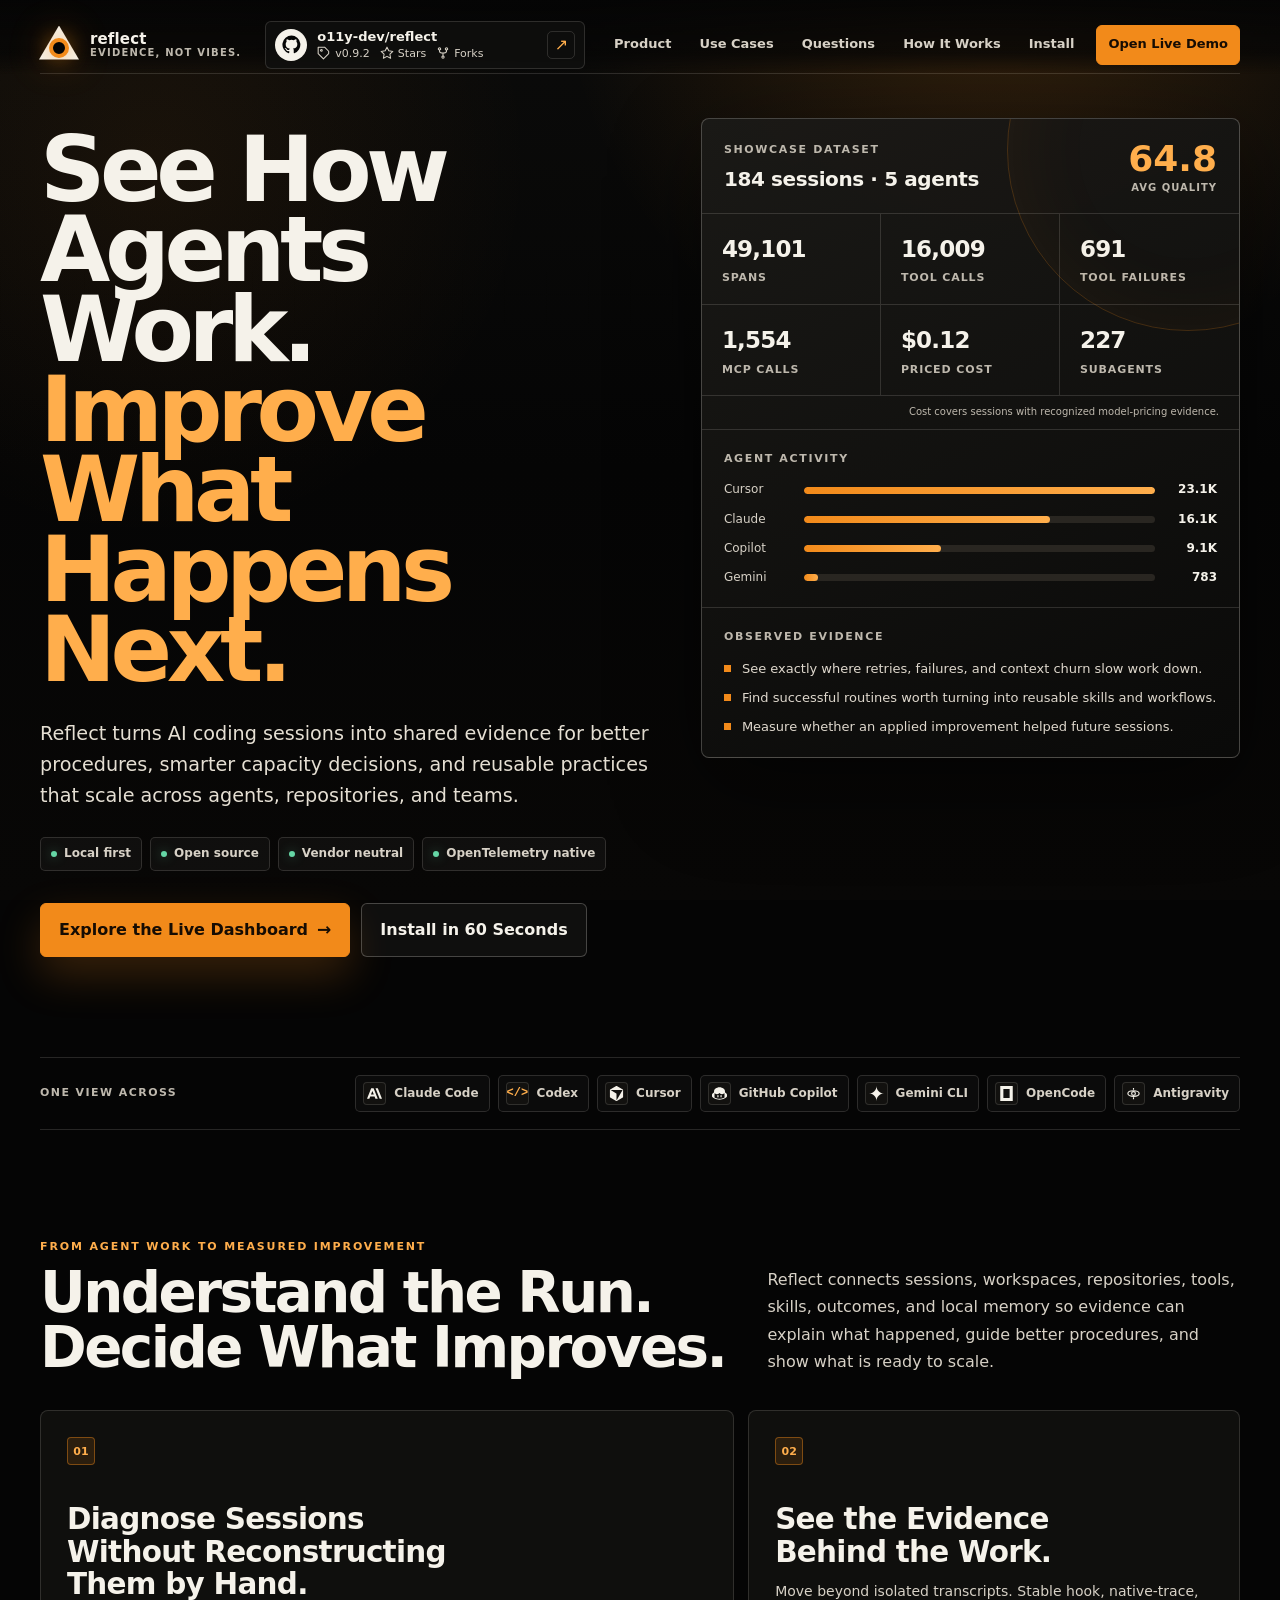
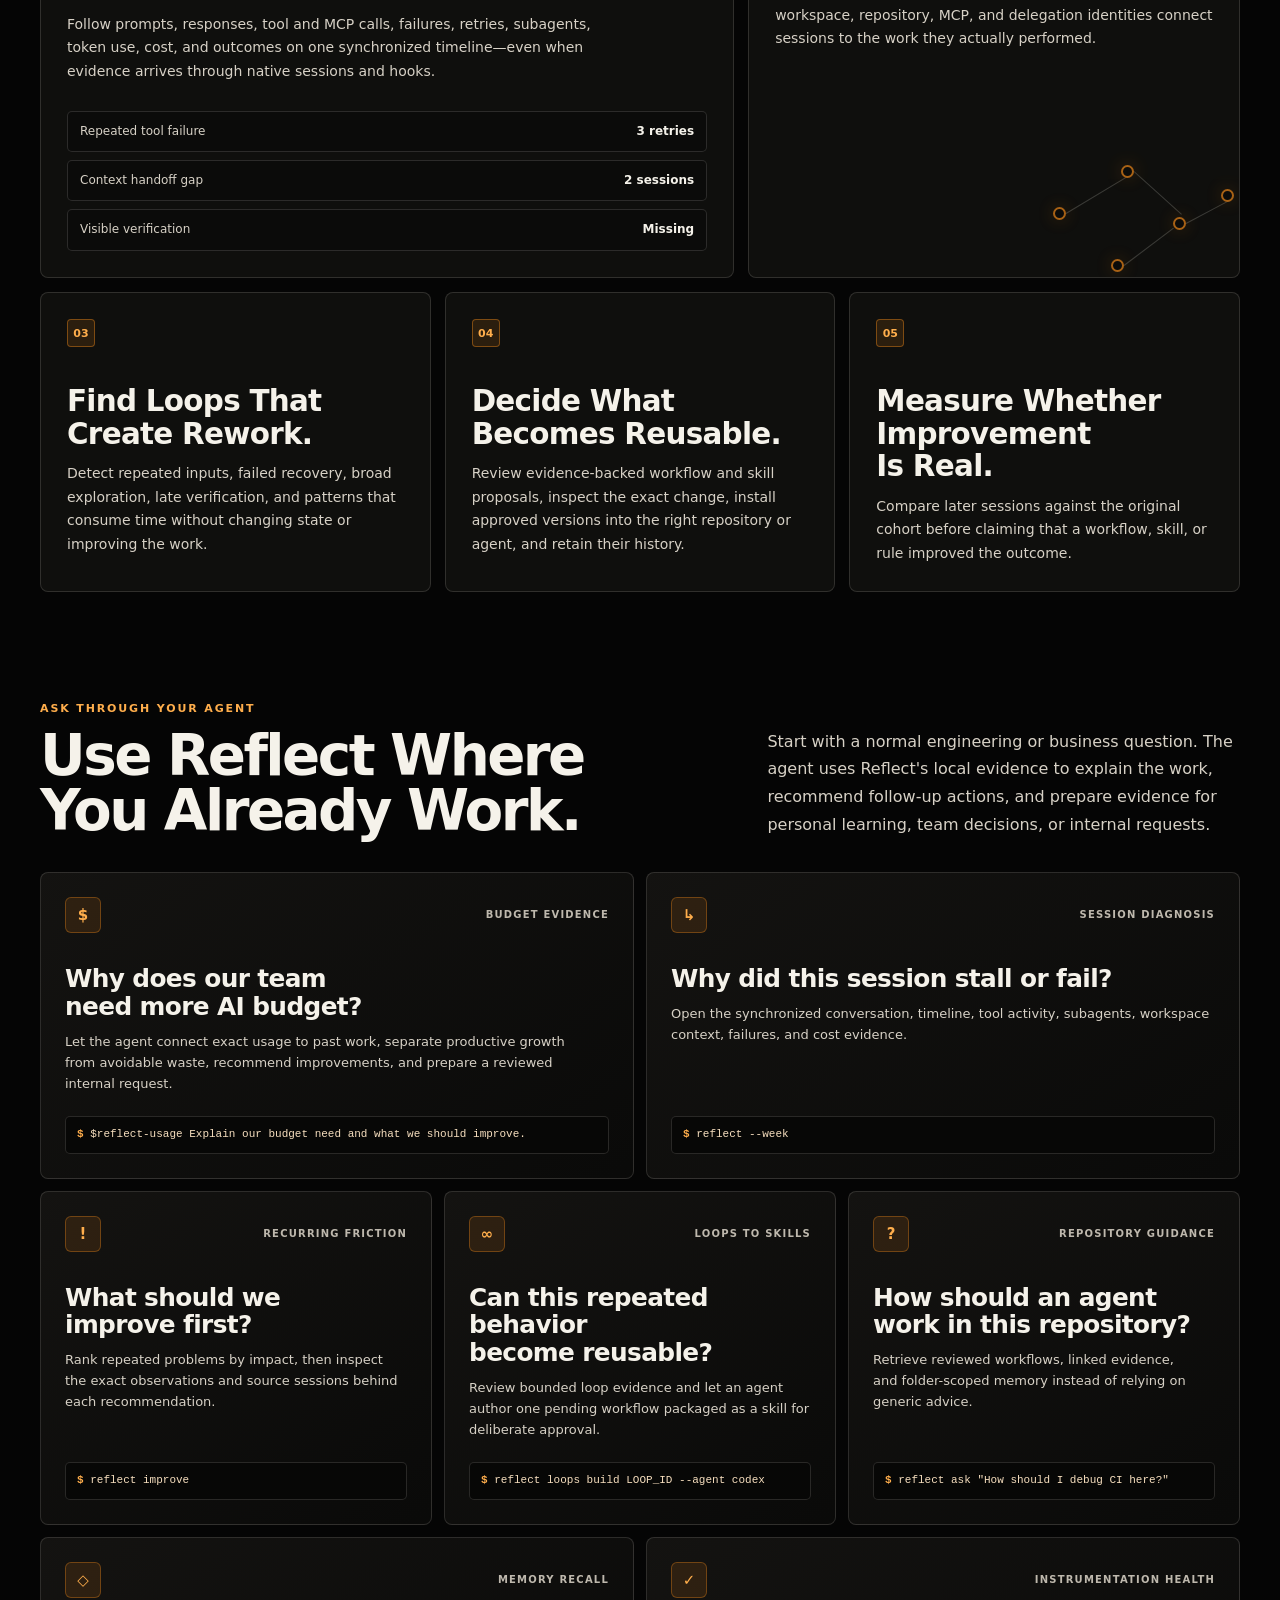
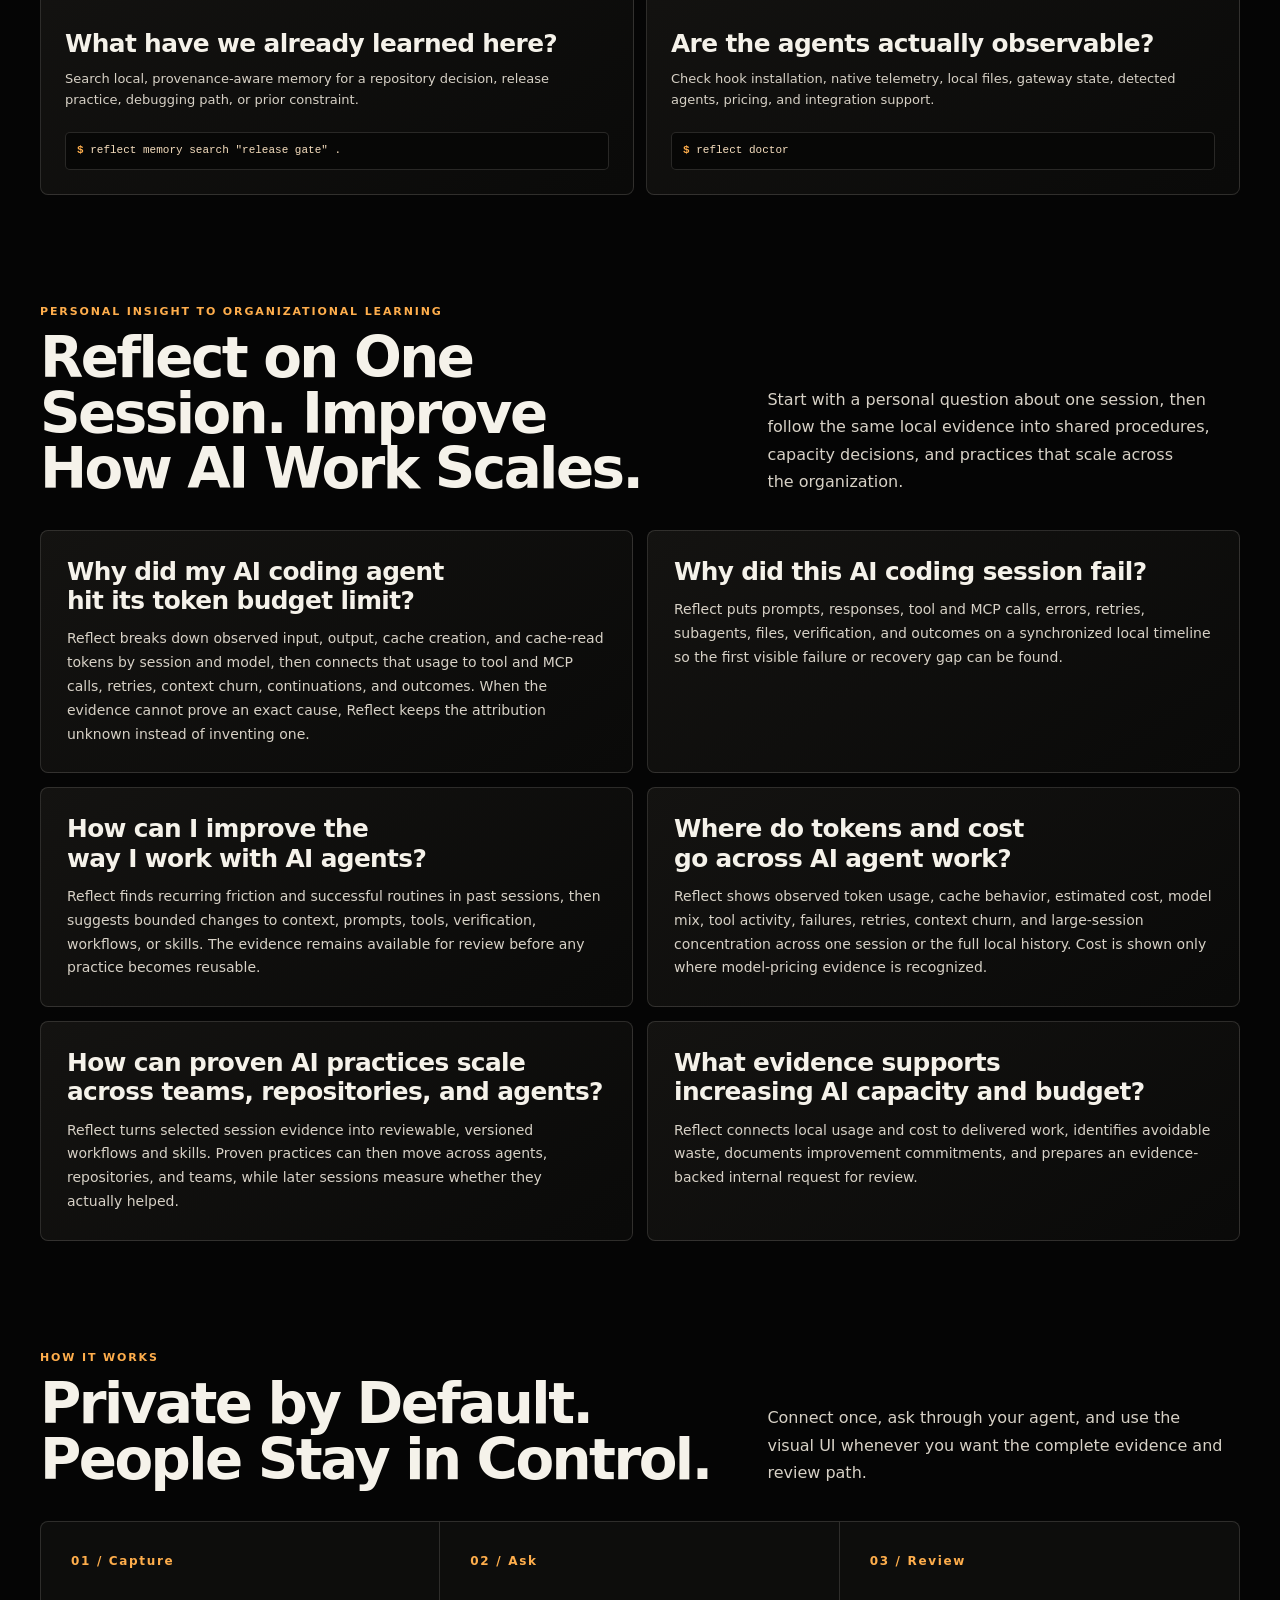
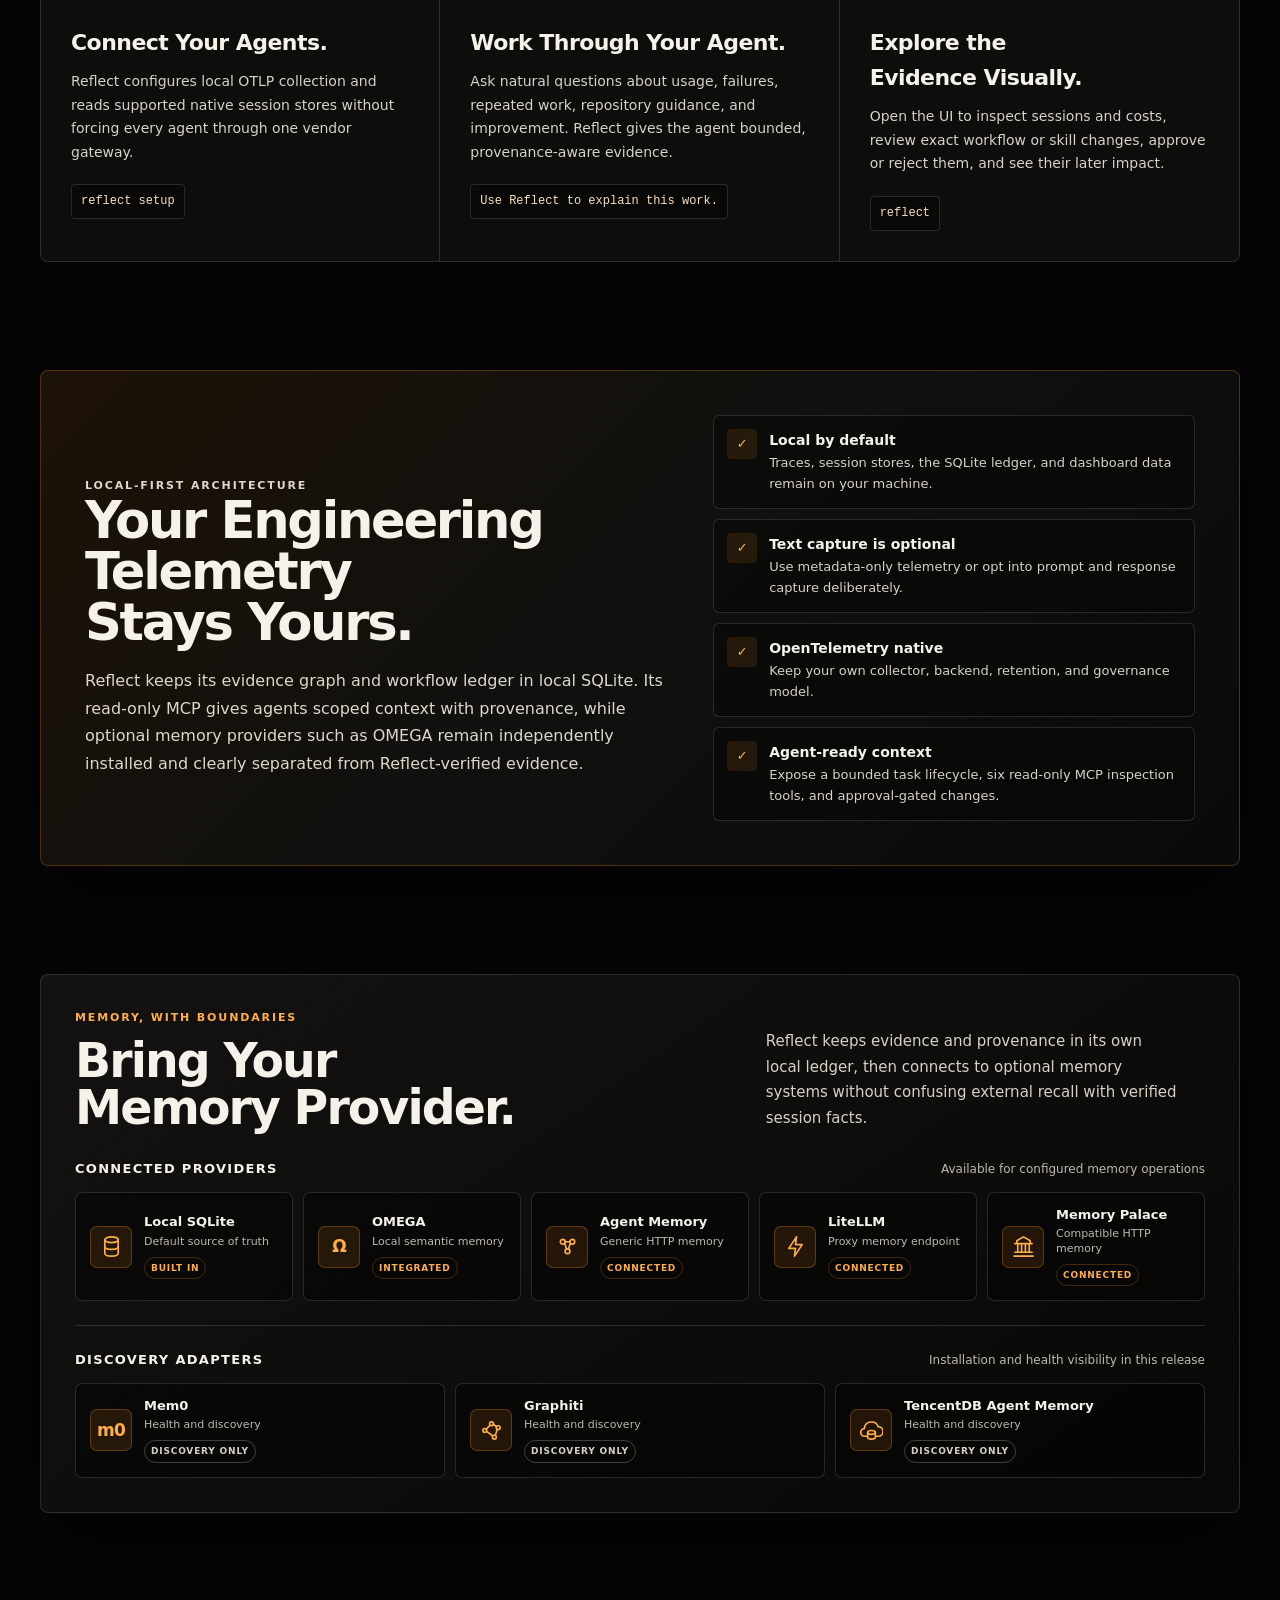
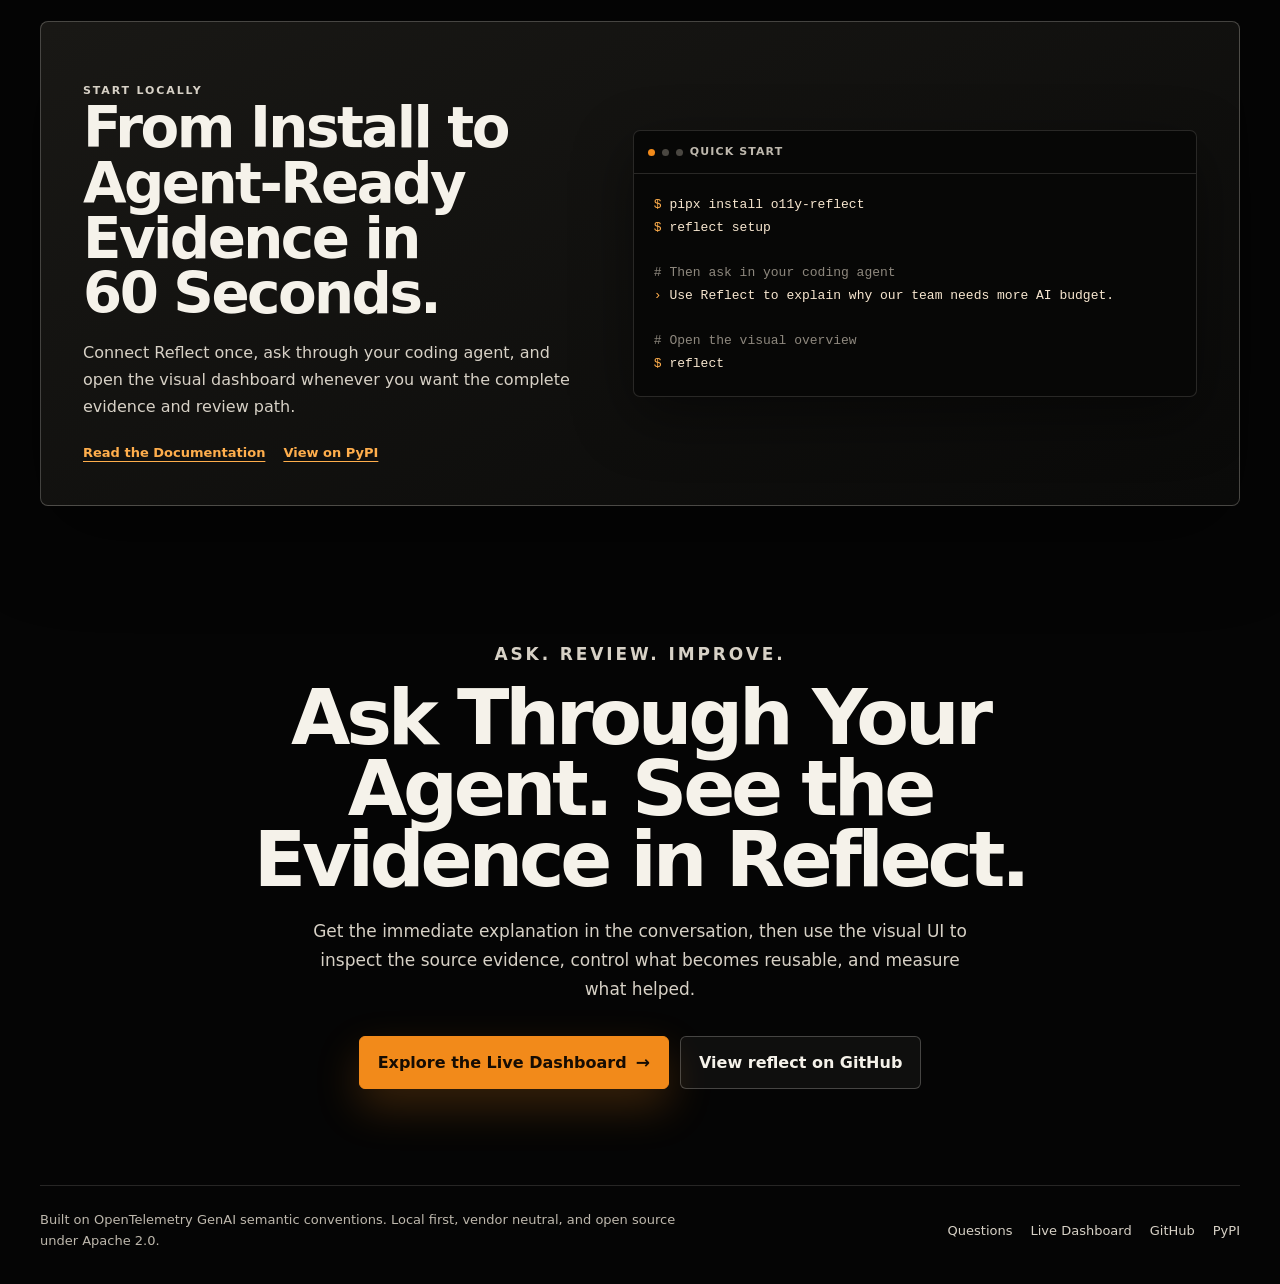
==== docs/index.html @ 1a0acd42 "Balance personal and organizational reflection" ====
<!DOCTYPE html>
<html lang="en">
<head>
  <meta charset="utf-8">
  <meta name="viewport" content="width=device-width, initial-scale=1">
  <title>reflect — Improve and Scale AI Agent Work Across Teams</title>
  <meta name="description" content="Turn AI coding sessions into shared evidence for better procedures, smarter capacity decisions, and reusable practices that scale across agents, repositories, and teams.">
  <link rel="canonical" href="https://reflect.o11y.dev/">
  <link rel="icon" type="image/svg+xml" href="favicon.svg">
  <meta name="color-scheme" content="dark">
  <meta name="theme-color" content="#050505">

  <meta property="og:type" content="website">
  <meta property="og:site_name" content="reflect.o11y.dev">
  <meta property="og:title" content="reflect — Improve and Scale AI Agent Work Across Teams">
  <meta property="og:description" content="Turn AI coding sessions into shared evidence for better procedures, smarter capacity decisions, and reusable practices across the organization.">
  <meta property="og:url" content="https://reflect.o11y.dev/">
  <meta property="og:image" content="https://reflect.o11y.dev/og-image-v2.png">
  <meta property="og:image:secure_url" content="https://reflect.o11y.dev/og-image-v2.png">
  <meta property="og:image:type" content="image/png">
  <meta property="og:image:width" content="1200">
  <meta property="og:image:height" content="630">
  <meta property="og:image:alt" content="reflect — See How Agents Work. Improve What Happens Next.">

  <meta name="twitter:card" content="summary_large_image">
  <meta name="twitter:title" content="reflect — Improve and Scale AI Agent Work Across Teams">
  <meta name="twitter:description" content="Turn AI coding sessions into shared evidence for better procedures, smarter capacity decisions, and reusable practices across the organization.">
  <meta name="twitter:image" content="https://reflect.o11y.dev/og-image-v2.png">
  <meta name="twitter:image:alt" content="reflect — See How Agents Work. Improve What Happens Next.">

  <script type="application/ld+json">
  {
    "@context": "https://schema.org",
    "@graph": [
      {
        "@type": "SoftwareApplication",
        "name": "reflect",
        "applicationCategory": "DeveloperApplication",
        "operatingSystem": "macOS, Linux, Windows",
        "description": "Evidence-backed improvement for AI agent work. Reflect turns local sessions into better procedures, smarter capacity decisions, reusable practices, and measured improvements across teams.",
        "url": "https://reflect.o11y.dev/",
        "downloadUrl": "https://pypi.org/project/o11y-reflect/",
        "offers": { "@type": "Offer", "price": "0", "priceCurrency": "USD" },
        "license": "https://www.apache.org/licenses/LICENSE-2.0"
      },
      {
        "@type": "Organization",
        "name": "o11y.dev",
        "url": "https://reflect.o11y.dev/",
        "sameAs": ["https://github.com/o11y-dev"]
      },
      {
        "@type": "FAQPage",
        "mainEntity": [
          {
            "@type": "Question",
            "name": "Why did my AI coding agent hit its token budget limit?",
            "acceptedAnswer": {
              "@type": "Answer",
              "text": "Reflect breaks down observed input, output, cache creation, and cache-read tokens by session and model, then connects that usage to tool and MCP calls, retries, context churn, continuations, and outcomes. When the evidence cannot prove an exact cause, Reflect keeps the attribution unknown instead of inventing one."
            }
          },
          {
            "@type": "Question",
            "name": "Why did this AI coding session fail?",
            "acceptedAnswer": {
              "@type": "Answer",
              "text": "Reflect puts prompts, responses, tool and MCP calls, errors, retries, subagents, files, verification, and outcomes on a synchronized local timeline so the first visible failure or recovery gap can be found."
            }
          },
          {
            "@type": "Question",
            "name": "How can I improve the way I work with AI agents?",
            "acceptedAnswer": {
              "@type": "Answer",
              "text": "Reflect finds recurring friction and successful routines in past sessions, then suggests bounded changes to context, prompts, tools, verification, workflows, or skills. The evidence remains available for review before any practice becomes reusable."
            }
          },
          {
            "@type": "Question",
            "name": "Where do tokens and cost go across AI agent work?",
            "acceptedAnswer": {
              "@type": "Answer",
              "text": "Reflect shows observed token usage, cache behavior, estimated cost, model mix, tool activity, failures, retries, context churn, and large-session concentration across one session or the full local history. Cost is shown only where model-pricing evidence is recognized."
            }
          },
          {
            "@type": "Question",
            "name": "How can proven AI practices scale across teams, repositories, and agents?",
            "acceptedAnswer": {
              "@type": "Answer",
              "text": "Reflect turns selected session evidence into reviewable, versioned workflows and skills. Proven practices can then move across agents, repositories, and teams, while later sessions measure whether they actually helped."
            }
          },
          {
            "@type": "Question",
            "name": "What evidence supports increasing AI capacity and budget?",
            "acceptedAnswer": {
              "@type": "Answer",
              "text": "Reflect connects local usage and cost to delivered work, identifies avoidable waste, documents improvement commitments, and prepares an evidence-backed internal request for review."
            }
          }
        ]
      }
    ]
  }
  </script>

  <!-- Google Tag Manager -->
  <script>(function(w,d,s,l,i){w[l]=w[l]||[];w[l].push({'gtm.start':
  new Date().getTime(),event:'gtm.js'});var f=d.getElementsByTagName(s)[0],
  j=d.createElement(s),dl=l!='dataLayer'?'&l='+l:'';j.async=true;j.src=
  'https://www.googletagmanager.com/gtm.js?id='+i+dl;f.parentNode.insertBefore(j,f);
  })(window,document,'script','dataLayer','GTM-MDT7FMNC');</script>
  <!-- End Google Tag Manager -->
  <style>
    :root{
      color-scheme:dark;
      --bg:#050505;
      --bg-soft:#090908;
      --panel:#11110f;
      --panel-strong:#171613;
      --ink:#f5f2ea;
      --muted:#beb8ad;
      --muted-strong:#d7d1c6;
      --line:rgba(245,242,234,.14);
      --line-strong:rgba(245,242,234,.24);
      --signal:#f28a1a;
      --signal-bright:#ffae4c;
      --signal-soft:rgba(242,138,26,.12);
      --good:#65d6a5;
      --shadow:0 28px 90px rgba(0,0,0,.48);
      --radius:8px;
      --shell:1200px;
    }
    *{box-sizing:border-box}
    html{min-height:100%;scroll-behavior:smooth;-webkit-font-smoothing:antialiased;-moz-osx-font-smoothing:grayscale;text-rendering:optimizeLegibility}
    body{margin:0;min-height:100%;overflow-x:hidden;background:var(--bg);color:var(--ink);font-family:-apple-system,BlinkMacSystemFont,'SF Pro Display','SF Pro Text','Helvetica Neue',system-ui,sans-serif;line-height:1.6}
    body::before{content:"";position:fixed;inset:0;z-index:-2;background:radial-gradient(circle at 78% -4%,rgba(242,138,26,.18),transparent 32%),radial-gradient(circle at 12% 18%,rgba(242,138,26,.07),transparent 28%),linear-gradient(180deg,#0b0b0a 0%,#050505 52%,#080706 100%)}
    body::after{content:"";position:fixed;inset:0;z-index:-1;opacity:.28;pointer-events:none;background-image:linear-gradient(rgba(245,242,234,.028) 1px,transparent 1px),linear-gradient(90deg,rgba(245,242,234,.028) 1px,transparent 1px);background-size:42px 42px;mask-image:linear-gradient(to bottom,black,transparent 72%)}
    a{color:inherit}
    h1,h2,h3,p{overflow-wrap:break-word}
    h1,h2,h3{text-wrap:balance}
    section[id]{scroll-margin-top:92px}
    code{font-family:ui-monospace,SFMono-Regular,Menlo,Monaco,Consolas,monospace}
    .skip-link{position:fixed;left:16px;top:12px;z-index:100;transform:translateY(-160%);padding:10px 14px;border-radius:6px;background:var(--ink);color:var(--bg);font-weight:800;text-decoration:none;transition:transform .16s ease}
    .skip-link:focus{transform:translateY(0)}
    .site-shell{width:min(var(--shell),calc(100% - 40px));margin:0 auto}
    .site-header{position:sticky;top:0;z-index:20;padding-top:max(16px,env(safe-area-inset-top));background:linear-gradient(180deg,rgba(5,5,5,.96),rgba(5,5,5,.72) 72%,transparent);backdrop-filter:blur(14px);-webkit-backdrop-filter:blur(14px)}
    .nav{display:flex;align-items:center;justify-content:space-between;gap:16px;min-height:58px;border-bottom:1px solid var(--line)}
    .brand{display:inline-flex;align-items:center;gap:12px;min-width:0;text-decoration:none}
    .mark{width:38px;height:38px;position:relative;display:grid;place-items:center;flex:0 0 auto;filter:drop-shadow(0 0 18px rgba(242,138,26,.24))}
    .mark::before{content:"";position:absolute;inset:0 -1px 1px;clip-path:polygon(50% 0,100% 92%,0 92%);background:var(--ink)}
    .mark::after{content:"";position:absolute;left:50%;top:60%;transform:translate(-50%,-50%);width:12px;height:12px;border:4px solid var(--signal);border-radius:999px;background:var(--bg);z-index:1;box-shadow:0 0 20px rgba(242,138,26,.55)}
    .brand-copy{display:grid;line-height:1.12}
    .brand-name{font-size:15px;font-weight:850;letter-spacing:.01em}
    .brand-note{color:var(--muted);font-size:10px;font-weight:700;letter-spacing:.12em;text-transform:uppercase}
    .nav-links{display:flex;align-items:center;gap:4px;color:var(--muted-strong);font-size:13px;font-weight:700}
    .nav-links a{display:inline-flex;align-items:center;justify-content:center;min-height:40px;padding:8px 11px;border:1px solid transparent;border-radius:6px;text-decoration:none;touch-action:manipulation;transition:color .16s ease,background-color .16s ease,border-color .16s ease,transform .16s ease}
    .nav-links a:hover{color:var(--ink);background:rgba(245,242,234,.06);border-color:var(--line)}
    .nav-links .nav-cta{margin-left:6px;color:#160c03;background:var(--signal);border-color:var(--signal)}
    .nav-links .nav-cta:hover{color:#160c03;background:var(--signal-bright);border-color:var(--signal-bright);transform:translateY(-1px)}
    .nav-links a:focus-visible,.brand:focus-visible,.button:focus-visible,.repo-proof:focus-visible,.footer a:focus-visible,.skip-link:focus-visible{outline:2px solid var(--signal-bright);outline-offset:3px}
    main{padding:28px 0 0}
    .hero{display:grid;grid-template-columns:minmax(0,1.08fr) minmax(390px,.92fr);gap:28px;align-items:start;min-height:0;padding:16px 0 66px}
    .hero-copy{position:relative;min-width:0;padding:12px 12px 34px 0}
    h1{margin:0;max-width:780px;font-size:clamp(3.3rem,7.1vw,6.75rem);font-weight:900;letter-spacing:-.06em;line-height:.88}
    h1 .signal{display:block;color:var(--signal-bright)}
    .lede{max-width:720px;margin:28px 0 0;color:#e5dfd3;font-size:clamp(1.05rem,1.5vw,1.25rem);line-height:1.62;text-wrap:pretty}
    .hero-proof{display:flex;flex-wrap:wrap;gap:8px;margin:26px 0 0;padding:0;list-style:none}
    .hero-proof li{display:inline-flex;align-items:center;gap:7px;min-height:34px;padding:6px 10px;border:1px solid var(--line);border-radius:5px;background:rgba(245,242,234,.035);color:var(--muted-strong);font-size:12px;font-weight:750}
    .hero-proof li::before{content:"";width:6px;height:6px;border-radius:50%;background:var(--good);box-shadow:0 0 12px rgba(101,214,165,.46)}
    .cta-row{display:flex;flex-wrap:wrap;gap:11px;margin-top:32px}
    .button{display:inline-flex;align-items:center;justify-content:center;gap:9px;min-height:50px;padding:13px 18px;border:1px solid var(--line-strong);border-radius:6px;text-decoration:none;font-weight:850;touch-action:manipulation;transition:transform .16s ease,background-color .16s ease,border-color .16s ease,color .16s ease}
    .button:hover{transform:translateY(-1px)}
    .button-primary{border-color:var(--signal);background:var(--signal);color:#160c03;box-shadow:0 18px 44px rgba(242,138,26,.22)}
    .button-primary:hover{background:var(--signal-bright);border-color:var(--signal-bright)}
    .button-secondary{background:rgba(245,242,234,.045);color:var(--ink)}
    .button-secondary:hover{background:rgba(245,242,234,.085);border-color:rgba(245,242,234,.34)}
    .arrow{font-size:17px;line-height:1;transition:transform .16s ease}
    .button:hover .arrow{transform:translateX(2px)}
    .signal-board{position:relative;min-width:0;border:1px solid var(--line-strong);border-radius:var(--radius);background:linear-gradient(155deg,rgba(27,26,23,.96),rgba(10,10,9,.98));box-shadow:var(--shadow);overflow:hidden}
    .signal-board::before{content:"";position:absolute;right:-130px;top:-150px;width:360px;height:360px;border:1px solid rgba(242,138,26,.22);border-radius:50%;box-shadow:inset 0 0 90px rgba(242,138,26,.06);pointer-events:none}
    .board-head{position:relative;display:flex;align-items:flex-start;justify-content:space-between;gap:18px;padding:22px 22px 18px;border-bottom:1px solid var(--line)}
    .board-label{margin:0 0 4px;color:var(--muted);font-size:11px;font-weight:850;letter-spacing:.15em;text-transform:uppercase}
    .board-title{margin:0;font-size:20px;letter-spacing:-.02em}
    .quality{text-align:right;font-size:36px;font-weight:900;line-height:1;color:var(--signal-bright);font-variant-numeric:tabular-nums}
    .quality small{display:block;margin-top:6px;color:var(--muted);font-size:10px;font-weight:800;letter-spacing:.1em;text-transform:uppercase}
    .board-metrics{display:grid;grid-template-columns:repeat(3,minmax(0,1fr));border-bottom:1px solid var(--line)}
    .board-metric{min-width:0;padding:17px 20px;border-right:1px solid var(--line);border-bottom:1px solid var(--line)}
    .board-metric:nth-child(3n){border-right:0}
    .board-metric:nth-last-child(-n+3){border-bottom:0}
    .metric-value{display:block;font-size:23px;font-weight:880;letter-spacing:-.035em;font-variant-numeric:tabular-nums}
    .metric-label{display:block;margin-top:2px;color:var(--muted);font-size:11px;font-weight:750;text-transform:uppercase;letter-spacing:.08em}
    .cost-note{margin:0;padding:9px 20px;border-bottom:1px solid var(--line);color:var(--muted);font-size:10px;line-height:1.45;text-align:right}
    .board-section{padding:20px 22px}
    .board-section + .board-section{border-top:1px solid var(--line)}
    .agent-bars{display:grid;gap:10px;margin-top:13px}
    .agent-row{display:grid;grid-template-columns:70px minmax(0,1fr) 52px;gap:10px;align-items:center;color:var(--muted-strong);font-size:12px}
    .agent-row strong{text-align:right;color:var(--ink);font-variant-numeric:tabular-nums}
    .bar{height:7px;overflow:hidden;border-radius:999px;background:#292621}
    .bar span{display:block;height:100%;border-radius:inherit;background:linear-gradient(90deg,var(--signal),var(--signal-bright))}
    .signals{display:grid;gap:10px;margin:13px 0 0;padding:0;list-style:none}
    .signals li{display:grid;grid-template-columns:8px minmax(0,1fr);gap:10px;align-items:start;color:#dfd8cd;font-size:13px;line-height:1.48}
    .signals li::before{content:"";width:7px;height:7px;margin-top:6px;background:var(--signal)}
    .agent-rail{padding:17px 0;border-top:1px solid var(--line);border-bottom:1px solid var(--line)}
    .agent-rail-inner{display:flex;align-items:center;justify-content:space-between;gap:22px}
    .rail-label{flex:0 0 auto;color:var(--muted);font-size:11px;font-weight:850;letter-spacing:.13em;text-transform:uppercase}
    .agent-list{display:flex;flex-wrap:wrap;justify-content:flex-end;gap:8px;margin:0;padding:0;list-style:none;color:var(--muted-strong);font-size:12px;font-weight:780}
    .agent-list li{display:inline-flex;align-items:center;gap:8px;min-height:36px;padding:6px 10px 6px 7px;border:1px solid var(--line);border-radius:5px;background:rgba(245,242,234,.028);white-space:nowrap}
    .agent-logo{display:grid;place-items:center;width:23px;height:23px;flex:0 0 auto;border:1px solid rgba(245,242,234,.13);border-radius:4px;background:#12110f;color:var(--ink)}
    .agent-logo svg{display:block;width:15px;height:15px;fill:currentColor}
    .agent-logo-codex{font:900 12px/1 ui-monospace,SFMono-Regular,Menlo,monospace;color:var(--signal-bright)}
    .agent-logo-antigravity svg{fill:none;stroke:currentColor;stroke-width:1.8}
    .repo-proof{display:grid;grid-template-columns:auto minmax(0,1fr) auto auto;gap:14px;align-items:center;margin-top:14px;padding:15px 17px;border:1px solid var(--line);border-radius:var(--radius);background:rgba(17,17,15,.82);color:var(--muted-strong);text-decoration:none;touch-action:manipulation;transition:background-color .16s ease,border-color .16s ease,transform .16s ease}
    .repo-proof:hover{transform:translateY(-1px);border-color:rgba(242,138,26,.36);background:rgba(22,21,18,.96)}
    .repo-mark{display:grid;place-items:center;width:40px;height:40px;border-radius:50%;background:var(--ink);color:var(--bg)}
    .repo-mark svg{display:block;width:24px;height:24px;fill:currentColor}
    .repo-identity{display:grid;min-width:0;line-height:1.3}
    .repo-identity strong{overflow:hidden;color:var(--ink);font-size:15px;font-weight:850;text-overflow:ellipsis;white-space:nowrap}
    .repo-identity small{color:var(--muted);font-size:11px;font-weight:700;letter-spacing:.04em}
    .repo-stats{display:flex;align-items:center;justify-content:flex-end;gap:16px;min-width:0;font-size:13px;font-variant-numeric:tabular-nums}
    .repo-stat{display:inline-flex;align-items:center;gap:6px;white-space:nowrap}
    .repo-stat svg{display:block;width:17px;height:17px;fill:none;stroke:currentColor;stroke-width:1.8;stroke-linecap:round;stroke-linejoin:round}
    .repo-arrow{display:grid;place-items:center;width:32px;height:32px;border:1px solid var(--line);border-radius:5px;color:var(--signal-bright);font-size:16px;transition:transform .16s ease,border-color .16s ease}
    .repo-proof:hover .repo-arrow{transform:translate(1px,-1px);border-color:rgba(242,138,26,.42)}
    .nav-repo-proof{grid-template-columns:auto minmax(0,1fr) auto;grid-template-rows:auto auto;gap:1px 10px;min-width:320px;max-width:390px;margin:0 auto 0 8px;padding:7px 9px;border-radius:6px}
    .nav-repo-proof .repo-mark{grid-column:1;grid-row:1/3;width:32px;height:32px}
    .nav-repo-proof .repo-mark svg{width:19px;height:19px}
    .nav-repo-proof .repo-identity{grid-column:2;grid-row:1}
    .nav-repo-proof .repo-identity strong{font-size:13px}
    .nav-repo-proof .repo-identity small{display:none}
    .nav-repo-proof .repo-stats{grid-column:2;grid-row:2;justify-content:flex-start;gap:10px;font-size:11px;line-height:1.2}
    .nav-repo-proof .repo-stat{gap:4px}
    .nav-repo-proof .repo-stat svg{width:14px;height:14px}
    .nav-repo-proof .repo-arrow{grid-column:3;grid-row:1/3;width:28px;height:28px;align-self:center}
    .content-section{padding:108px 0 0}
    .section-intro{display:grid;grid-template-columns:minmax(0,.8fr) minmax(320px,.55fr);gap:40px;align-items:end;margin-bottom:34px}
    .kicker{margin:0 0 10px;color:var(--signal-bright);font-size:11px;font-weight:880;letter-spacing:.17em;text-transform:uppercase}
    .section-intro h2{margin:0;max-width:800px;font-size:clamp(2.3rem,4.4vw,4.5rem);line-height:.98;letter-spacing:-.045em}
    .section-intro > p{margin:0;color:var(--muted-strong);font-size:16px;line-height:1.72;text-wrap:pretty}
    .bento{display:grid;grid-template-columns:repeat(12,minmax(0,1fr));gap:14px}
    .feature-card{position:relative;min-width:0;overflow:hidden;border:1px solid var(--line);border-radius:var(--radius);background:rgba(17,17,15,.9);padding:26px}
    .feature-card:hover{border-color:rgba(242,138,26,.36);background:rgba(22,21,18,.96)}
    .feature-card-large{grid-column:span 7;min-height:340px}
    .feature-card-side{grid-column:span 5;min-height:340px}
    .feature-card-third{grid-column:span 4;min-height:250px}
    .feature-index{display:inline-flex;align-items:center;justify-content:center;width:28px;height:28px;margin-bottom:38px;border:1px solid rgba(242,138,26,.42);border-radius:4px;background:var(--signal-soft);color:var(--signal-bright);font-size:11px;font-weight:900;font-variant-numeric:tabular-nums}
    .feature-card h3{margin:0;max-width:480px;font-size:clamp(1.45rem,2.3vw,2rem);line-height:1.1;letter-spacing:-.025em}
    .feature-card p{margin:12px 0 0;max-width:560px;color:var(--muted-strong);font-size:14px;line-height:1.68;text-wrap:pretty}
    .evidence-stack{display:grid;gap:8px;margin-top:28px}
    .evidence-row{display:flex;align-items:center;justify-content:space-between;gap:14px;padding:10px 12px;border:1px solid var(--line);border-radius:5px;background:#0b0b0a;color:var(--muted-strong);font-size:12px}
    .evidence-row strong{color:var(--ink);font-variant-numeric:tabular-nums}
    .scenario-grid{display:grid;grid-template-columns:repeat(12,minmax(0,1fr));gap:12px}
    .scenario-card{position:relative;display:flex;min-width:0;min-height:230px;grid-column:span 4;flex-direction:column;padding:24px;border:1px solid var(--line);border-radius:var(--radius);background:linear-gradient(145deg,rgba(21,20,18,.94),rgba(10,10,9,.98));overflow:hidden;transition:transform .16s ease,border-color .16s ease,background-color .16s ease}
    .scenario-card:nth-child(1),.scenario-card:nth-child(2),.scenario-card:nth-child(6),.scenario-card:nth-child(7){grid-column:span 6}
    .scenario-card:hover{transform:translateY(-2px);border-color:rgba(242,138,26,.38);background:linear-gradient(145deg,rgba(28,25,20,.96),rgba(11,11,9,.99))}
    .scenario-top{display:flex;align-items:center;justify-content:space-between;gap:14px;margin-bottom:32px}
    .scenario-icon{display:grid;place-items:center;width:36px;height:36px;border:1px solid rgba(242,138,26,.34);border-radius:6px;background:var(--signal-soft);color:var(--signal-bright);font-size:15px;font-weight:900}
    .scenario-label{color:var(--muted);font-size:10px;font-weight:850;letter-spacing:.12em;text-transform:uppercase}
    .scenario-card h3{margin:0;font-size:clamp(1.2rem,2vw,1.55rem);line-height:1.12;letter-spacing:-.025em}
    .scenario-card p{margin:10px 0 22px;color:var(--muted-strong);font-size:13px;line-height:1.62;text-wrap:pretty}
    .scenario-command{display:block;width:100%;margin-top:auto;padding:10px 11px;border:1px solid var(--line);border-radius:5px;background:#070706;color:#f7dfbf;font:500 11px/1.45 ui-monospace,SFMono-Regular,Menlo,Monaco,Consolas,monospace;overflow-wrap:anywhere}
    .scenario-command::before{content:"$ ";color:var(--signal-bright);font-weight:850}
    .question-grid{display:grid;grid-template-columns:repeat(2,minmax(0,1fr));gap:14px}
    .question-card{min-width:0;padding:26px;border:1px solid var(--line);border-radius:var(--radius);background:linear-gradient(145deg,rgba(21,20,18,.94),rgba(10,10,9,.98))}
    .question-card:hover{border-color:rgba(242,138,26,.36);background:linear-gradient(145deg,rgba(28,25,20,.96),rgba(11,11,9,.99))}
    .question-card h3{margin:0;font-size:clamp(1.2rem,2vw,1.55rem);line-height:1.18;letter-spacing:-.025em}
    .question-card p{margin:12px 0 0;color:var(--muted-strong);font-size:14px;line-height:1.7;text-wrap:pretty}
    .graph-mini{position:absolute;right:-18px;bottom:-28px;width:230px;height:170px;opacity:.68}
    .graph-node{position:absolute;width:13px;height:13px;border:2px solid var(--signal);border-radius:50%;background:#0b0b0a;box-shadow:0 0 18px rgba(242,138,26,.34)}
    .graph-node::after{content:"";position:absolute;left:11px;top:4px;width:74px;height:1px;background:rgba(245,242,234,.28);transform-origin:left center}
    .graph-node:nth-child(1){left:26px;top:72px}.graph-node:nth-child(1)::after{transform:rotate(-31deg)}
    .graph-node:nth-child(2){left:94px;top:30px}.graph-node:nth-child(2)::after{width:64px;transform:rotate(42deg)}
    .graph-node:nth-child(3){left:146px;top:82px}.graph-node:nth-child(3)::after{width:52px;transform:rotate(-28deg)}
    .graph-node:nth-child(4){left:194px;top:54px}.graph-node:nth-child(4)::after{display:none}
    .graph-node:nth-child(5){left:84px;top:124px}.graph-node:nth-child(5)::after{width:62px;transform:rotate(-37deg)}
    .process{display:grid;grid-template-columns:repeat(3,minmax(0,1fr));gap:0;border:1px solid var(--line);border-radius:var(--radius);background:rgba(17,17,15,.82);overflow:hidden}
    .process-step{position:relative;min-width:0;padding:30px;border-right:1px solid var(--line)}
    .process-step:last-child{border-right:0}
    .step-number{display:block;margin-bottom:54px;color:var(--signal-bright);font-size:12px;font-weight:900;letter-spacing:.14em;font-variant-numeric:tabular-nums}
    .process-step h3{margin:0;font-size:22px;letter-spacing:-.025em}
    .process-step p{margin:10px 0 0;color:var(--muted-strong);font-size:14px;line-height:1.68}
    .command{display:inline-flex;margin-top:20px;padding:7px 9px;border:1px solid var(--line);border-radius:4px;background:#080807;color:#f7dfbf;font-size:12px;overflow-wrap:anywhere}
    .trust-panel{display:grid;grid-template-columns:minmax(0,.84fr) minmax(360px,.7fr);gap:50px;align-items:center;padding:44px;border:1px solid rgba(242,138,26,.28);border-radius:var(--radius);background:linear-gradient(135deg,rgba(242,138,26,.1),rgba(17,17,15,.96) 46%,rgba(10,10,9,.98));box-shadow:var(--shadow)}
    .trust-panel h2{margin:0;font-size:clamp(2.2rem,4vw,4rem);line-height:1;letter-spacing:-.045em}
    .trust-panel p{margin:18px 0 0;color:#ded7cb;line-height:1.74;text-wrap:pretty}
    .trust-list{display:grid;gap:10px;margin:0;padding:0;list-style:none}
    .trust-list li{display:grid;grid-template-columns:30px minmax(0,1fr);gap:12px;align-items:start;padding:13px;border:1px solid var(--line);border-radius:6px;background:rgba(5,5,5,.44);color:var(--muted-strong);font-size:13px}
    .check{display:grid;place-items:center;width:30px;height:30px;border-radius:4px;background:var(--signal-soft);color:var(--signal-bright);font-weight:900}
    .trust-list strong{display:block;margin-bottom:2px;color:var(--ink);font-size:14px}
    .memory-panel{padding:34px;border:1px solid var(--line);border-radius:var(--radius);background:linear-gradient(145deg,rgba(20,19,17,.96),rgba(8,8,7,.98));box-shadow:var(--shadow)}
    .memory-head{display:grid;grid-template-columns:minmax(0,.82fr) minmax(320px,.55fr);gap:36px;align-items:end;margin-bottom:28px}
    .memory-head h2{margin:0;font-size:clamp(2.1rem,3.7vw,3.7rem);line-height:1;letter-spacing:-.04em}
    .memory-head > p{margin:0;color:var(--muted-strong);font-size:15px;line-height:1.7;text-wrap:pretty}
    .provider-group + .provider-group{margin-top:24px;padding-top:24px;border-top:1px solid var(--line)}
    .provider-group-head{display:flex;align-items:center;justify-content:space-between;gap:18px;margin-bottom:12px}
    .provider-group-head h3{margin:0;font-size:13px;letter-spacing:.1em;text-transform:uppercase}
    .provider-group-head span{color:var(--muted);font-size:12px}
    .provider-grid{display:grid;grid-template-columns:repeat(5,minmax(0,1fr));gap:10px}
    .provider-grid-discovery{grid-template-columns:repeat(3,minmax(0,1fr))}
    .provider-card{display:grid;grid-template-columns:42px minmax(0,1fr);gap:12px;align-items:center;min-width:0;padding:14px;border:1px solid var(--line);border-radius:7px;background:rgba(5,5,5,.58)}
    .provider-card:hover{border-color:rgba(242,138,26,.35);background:rgba(242,138,26,.045)}
    .provider-icon{display:grid;place-items:center;width:42px;height:42px;border:1px solid rgba(242,138,26,.3);border-radius:7px;background:var(--signal-soft);color:var(--signal-bright)}
    .provider-icon svg{width:23px;height:23px;fill:none;stroke:currentColor;stroke-width:1.7;stroke-linecap:round;stroke-linejoin:round}
    .provider-icon-text{font-size:17px;font-weight:900;letter-spacing:-.05em}
    .provider-copy{min-width:0}
    .provider-copy strong{display:block;overflow:hidden;color:var(--ink);font-size:13px;line-height:1.25;text-overflow:ellipsis;white-space:nowrap}
    .provider-copy small{display:block;margin-top:4px;color:var(--muted);font-size:11px;line-height:1.35}
    .provider-status{display:inline-flex;margin-top:7px;padding:3px 6px;border:1px solid rgba(242,138,26,.25);border-radius:999px;color:var(--signal-bright);font-size:9px;font-weight:850;letter-spacing:.09em;text-transform:uppercase}
    .provider-status-discovery{border-color:var(--line-strong);color:var(--muted-strong)}
    .install-panel{display:grid;grid-template-columns:minmax(0,.72fr) minmax(420px,.8fr);gap:42px;align-items:center;padding:42px;border:1px solid var(--line-strong);border-radius:var(--radius);background:linear-gradient(155deg,rgba(26,25,22,.96),rgba(10,10,9,.98));box-shadow:var(--shadow)}
    .install-panel h2{margin:0;font-size:clamp(2.25rem,4.4vw,4.2rem);line-height:.98;letter-spacing:-.045em}
    .install-panel p{margin:18px 0 0;color:var(--muted-strong);line-height:1.7}
    .install-links{display:flex;flex-wrap:wrap;gap:9px 18px;margin-top:22px;font-size:13px;font-weight:750}
    .install-links a{color:var(--signal-bright);text-underline-offset:4px}
    .terminal{min-width:0;overflow:hidden;border:1px solid var(--line);border-radius:7px;background:#070706;box-shadow:0 20px 60px rgba(0,0,0,.42)}
    .terminal-head{display:flex;align-items:center;gap:7px;padding:12px 14px;border-bottom:1px solid var(--line);color:var(--muted);font-size:11px;font-weight:800;letter-spacing:.1em;text-transform:uppercase}
    .terminal-dot{width:7px;height:7px;border-radius:50%;background:#4a4741}
    .terminal-dot:first-child{background:var(--signal)}
    pre{margin:0;padding:20px;overflow:auto;color:#f8e7d0;font:500 13px/1.75 ui-monospace,SFMono-Regular,Menlo,Monaco,Consolas,monospace;tab-size:2}
    pre:focus-visible{outline:2px solid var(--signal-bright);outline-offset:-3px}
    .prompt{color:var(--signal-bright)}
    .comment{color:#8e887e}
    .closing{padding:112px 0 58px;text-align:center}
    .closing .kicker{margin-bottom:14px}
    .closing h2{max-width:870px;margin:0 auto;font-size:clamp(2.8rem,6vw,6rem);line-height:.92;letter-spacing:-.055em}
    .closing p{max-width:680px;margin:22px auto 0;color:var(--muted-strong);font-size:17px;line-height:1.7}
    .closing .cta-row{justify-content:center}
    .footer{display:flex;align-items:center;justify-content:space-between;gap:22px;margin-top:38px;padding:24px 0 max(32px,env(safe-area-inset-bottom));border-top:1px solid var(--line);color:var(--muted);font-size:13px}
    .footer-copy{max-width:650px}
    .footer-links{display:flex;flex-wrap:wrap;justify-content:flex-end;gap:8px 18px}
    .footer a{color:var(--muted-strong);text-decoration:none}
    .footer a:hover{color:var(--signal-bright)}
    @media (max-width:980px){
      .nav-links a:not(.nav-cta){display:none}
      .hero{grid-template-columns:1fr;min-height:auto;padding-top:38px}
      .hero-copy{padding-right:0}
      .signal-board{max-width:720px}
      .section-intro{grid-template-columns:1fr;gap:16px}
      .feature-card-large,.feature-card-side{grid-column:span 12}
      .feature-card-third{grid-column:span 6}
      .scenario-card,.scenario-card:nth-child(n){grid-column:span 6}
      .process{grid-template-columns:1fr}
      .process-step{border-right:0;border-bottom:1px solid var(--line)}
      .process-step:last-child{border-bottom:0}
      .step-number{margin-bottom:24px}
      .trust-panel,.install-panel{grid-template-columns:1fr}
      .memory-head{grid-template-columns:1fr;gap:16px}
      .provider-grid{grid-template-columns:repeat(3,minmax(0,1fr))}
      .terminal{max-width:760px}
    }
    @media (max-width:720px){
      .site-shell{width:min(100% - 28px,var(--shell))}
      .site-header{padding-top:max(10px,env(safe-area-inset-top))}
      .nav{min-height:54px}
      .brand-note{display:none}
      .nav-links{display:none}
      .nav-repo-proof{min-width:0;max-width:330px;margin-left:auto}
      main{padding-top:26px}
      .hero{gap:14px;padding:14px 0 42px}
      h1{font-size:clamp(3.2rem,16vw,5.2rem)}
      .hero-copy{padding-top:20px}
      .lede{font-size:16px}
      .button{width:100%}
      .agent-rail-inner{align-items:flex-start;flex-direction:column}
      .agent-list{justify-content:flex-start}
      .content-section{padding-top:78px}
      .feature-card-third{grid-column:span 12}
      .scenario-card,.scenario-card:nth-child(n){grid-column:span 12;min-height:0}
      .question-grid{grid-template-columns:1fr}
      .question-card{padding:22px}
      .feature-card{min-height:0;padding:22px}
      .feature-index{margin-bottom:30px}
      .graph-mini{opacity:.42}
      .trust-panel,.install-panel{padding:26px 22px;gap:30px}
      .memory-panel{padding:26px 22px}
      .provider-grid,.provider-grid-discovery{grid-template-columns:repeat(2,minmax(0,1fr))}
      .footer{align-items:flex-start;flex-direction:column}
      .footer-links{justify-content:flex-start}
    }
    @media (max-width:440px){
      .brand-copy{display:none}
      .nav-repo-proof{max-width:280px;padding:6px 7px;gap-inline:7px}
      .nav-repo-proof .repo-arrow{display:none}
      .nav-repo-proof .repo-stats{gap:6px;font-size:10px}
      .board-head{padding:18px}
      .quality{font-size:30px}
      .board-metrics{grid-template-columns:repeat(2,minmax(0,1fr))}
      .board-metric{padding:14px}
      .board-metric:nth-child(3n){border-right:1px solid var(--line)}
      .board-metric:nth-child(2n){border-right:0}
      .board-metric:nth-last-child(-n+3){border-bottom:1px solid var(--line)}
      .board-metric:nth-last-child(-n+2){border-bottom:0}
      .metric-value{font-size:20px}
      .board-section{padding:18px}
      .agent-row{grid-template-columns:58px minmax(0,1fr) 46px}
      .install-panel{padding-inline:18px}
      .memory-panel{padding-inline:18px}
      .provider-grid,.provider-grid-discovery{grid-template-columns:1fr}
      .provider-group-head{align-items:flex-start;flex-direction:column;gap:4px}
      pre{padding:16px;font-size:12px}
    }
    @media (prefers-reduced-motion:reduce){
      html{scroll-behavior:auto}
      *,*::before,*::after{animation-duration:.01ms!important;animation-iteration-count:1!important;transition-duration:.01ms!important;scroll-behavior:auto!important}
    }
  </style>
</head>
<body>
<!-- Google Tag Manager (noscript) -->
<noscript><iframe src="https://www.googletagmanager.com/ns.html?id=GTM-MDT7FMNC"
height="0" width="0" style="display:none;visibility:hidden"></iframe></noscript>
<!-- End Google Tag Manager (noscript) -->
  <a class="skip-link" href="#main-content">Skip to Main Content</a>

  <header class="site-header">
    <div class="site-shell">
      <nav class="nav" aria-label="Primary Navigation">
        <a class="brand" href="./" aria-label="reflect home">
          <span class="mark" aria-hidden="true"></span>
          <span class="brand-copy">
            <span class="brand-name" translate="no">reflect</span>
            <span class="brand-note">Evidence, Not Vibes.</span>
          </span>
        </a>
        <a class="repo-proof nav-repo-proof" href="https://github.com/o11y-dev/reflect" aria-label="View o11y-dev/reflect on GitHub">
          <span class="repo-mark" aria-hidden="true">
            <svg width="24" height="24" viewBox="0 0 24 24"><path d="M12 .7A11.5 11.5 0 0 0 8.36 23.1c.58.1.79-.25.79-.56v-2.23c-3.22.7-3.9-1.37-3.9-1.37-.53-1.34-1.29-1.7-1.29-1.7-1.05-.72.08-.71.08-.71 1.17.08 1.78 1.2 1.78 1.2 1.04 1.77 2.72 1.26 3.38.96.1-.75.41-1.26.74-1.55-2.57-.29-5.27-1.28-5.27-5.68 0-1.26.45-2.28 1.19-3.09-.12-.29-.52-1.46.11-3.05 0 0 .97-.31 3.16 1.18a10.9 10.9 0 0 1 5.75 0c2.19-1.49 3.16-1.18 3.16-1.18.63 1.59.23 2.76.11 3.05.74.81 1.19 1.83 1.19 3.09 0 4.42-2.71 5.38-5.29 5.67.42.36.78 1.06.78 2.14v3.17c0 .31.21.67.8.56A11.5 11.5 0 0 0 12 .7Z"/></svg>
          </span>
          <span class="repo-identity">
            <strong translate="no">o11y-dev/reflect</strong>
            <small>Local-first · Open source · Apache 2.0</small>
          </span>
          <span class="repo-stats" id="repo-stats" aria-live="polite" aria-atomic="true" aria-busy="true">
            <span class="repo-stat"><svg width="17" height="17" viewBox="0 0 24 24" aria-hidden="true"><path d="M20 13 11 22l-9-9V2h11l7 7Z"/><circle cx="7.5" cy="7.5" r="1.5"/></svg><span id="repo-release">v0.9.2</span></span>
            <span class="repo-stat"><svg width="17" height="17" viewBox="0 0 24 24" aria-hidden="true"><path d="m12 2 3.09 6.26L22 9.27l-5 4.87 1.18 6.88L12 17.77l-6.18 3.25L7 14.14 2 9.27l6.91-1.01Z"/></svg><span id="repo-stars">Stars</span></span>
            <span class="repo-stat"><svg width="17" height="17" viewBox="0 0 24 24" aria-hidden="true"><circle cx="6" cy="5" r="2"/><circle cx="18" cy="5" r="2"/><circle cx="12" cy="19" r="2"/><path d="M6 7v2c0 2 2 3 6 3s6-1 6-3V7M12 12v5"/></svg><span id="repo-forks">Forks</span></span>
          </span>
          <span class="repo-arrow" aria-hidden="true">↗</span>
        </a>
        <div class="nav-links">
          <a href="#product">Product</a>
          <a href="#scenarios">Use Cases</a>
          <a href="#questions">Questions</a>
          <a href="#how-it-works">How It Works</a>
          <a href="#install">Install</a>
          <a class="nav-cta" href="./report.html?report=reports/showcase.json">Open Live Demo</a>
        </div>
      </nav>
    </div>
  </header>

  <main id="main-content">
    <div class="site-shell">
      <section class="hero" aria-labelledby="hero-title">
        <div class="hero-copy">
          <h1 id="hero-title">See How Agents Work. <span class="signal">Improve What Happens Next.</span></h1>
          <p class="lede">
            Reflect turns AI coding sessions into shared evidence for better procedures, smarter capacity decisions, and reusable practices that scale across agents, repositories, and teams.
          </p>
          <ul class="hero-proof" aria-label="Product principles">
            <li>Local first</li>
            <li>Open source</li>
            <li>Vendor neutral</li>
            <li>OpenTelemetry native</li>
          </ul>
          <div class="cta-row">
            <a class="button button-primary" href="./report.html?report=reports/showcase.json">Explore the Live Dashboard <span class="arrow" aria-hidden="true">→</span></a>
            <a class="button button-secondary" href="#install">Install in 60 Seconds</a>
          </div>
        </div>

        <aside class="signal-board" aria-label="Example analysis from the showcase dataset">
          <div class="board-head">
            <div>
              <p class="board-label">Showcase Dataset</p>
              <h2 class="board-title">184 sessions · 5 agents</h2>
            </div>
            <div class="quality">64.8<small>Avg Quality</small></div>
          </div>
          <div class="board-metrics">
            <div class="board-metric"><strong class="metric-value">49,101</strong><span class="metric-label">Spans</span></div>
            <div class="board-metric"><strong class="metric-value">16,009</strong><span class="metric-label">Tool Calls</span></div>
            <div class="board-metric"><strong class="metric-value">691</strong><span class="metric-label">Tool Failures</span></div>
            <div class="board-metric"><strong class="metric-value">1,554</strong><span class="metric-label">MCP Calls</span></div>
            <div class="board-metric"><strong class="metric-value">$0.12</strong><span class="metric-label">Priced Cost</span></div>
            <div class="board-metric"><strong class="metric-value">227</strong><span class="metric-label">Subagents</span></div>
          </div>
          <p class="cost-note">Cost covers sessions with recognized model-pricing evidence.</p>
          <div class="board-section">
            <p class="board-label">Agent Activity</p>
            <div class="agent-bars">
              <div class="agent-row"><span>Cursor</span><div class="bar"><span style="width:100%"></span></div><strong>23.1K</strong></div>
              <div class="agent-row"><span>Claude</span><div class="bar"><span style="width:70%"></span></div><strong>16.1K</strong></div>
              <div class="agent-row"><span>Copilot</span><div class="bar"><span style="width:39%"></span></div><strong>9.1K</strong></div>
              <div class="agent-row"><span>Gemini</span><div class="bar"><span style="width:4%"></span></div><strong>783</strong></div>
            </div>
          </div>
          <div class="board-section">
            <p class="board-label">Observed Evidence</p>
            <ul class="signals">
              <li>See exactly where retries, failures, and context churn slow work down.</li>
              <li>Find successful routines worth turning into reusable skills and workflows.</li>
              <li>Measure whether an applied improvement helped future sessions.</li>
            </ul>
          </div>
        </aside>
      </section>

      <div class="agent-rail" aria-label="Supported AI coding agents">
        <div class="agent-rail-inner">
          <span class="rail-label">One View Across</span>
          <ul class="agent-list">
            <li><span class="agent-logo" aria-hidden="true"><svg width="20" height="20" viewBox="0 0 24 24"><path d="M17.304 3.541h-3.672l6.696 16.918H24Zm-10.608 0L0 20.459h3.744l1.37-3.553h7.005l1.369 3.553h3.744L10.536 3.541Zm-.371 10.223 2.291-5.946 2.292 5.946Z"/></svg></span><span>Claude Code</span></li>
            <li><span class="agent-logo agent-logo-codex" aria-hidden="true">&lt;/&gt;</span><span>Codex</span></li>
            <li><span class="agent-logo" aria-hidden="true"><svg width="20" height="20" viewBox="0 0 24 24"><path d="M11.503.131 1.891 5.678a.84.84 0 0 0-.42.726v11.188c0 .3.162.575.42.724l9.609 5.55a1 1 0 0 0 .998 0l9.61-5.55a.84.84 0 0 0 .42-.724V6.404a.84.84 0 0 0-.42-.726L12.497.131a1.01 1.01 0 0 0-.996 0M2.657 6.338h18.55c.263 0 .43.287.297.515L12.23 22.918c-.062.107-.229.064-.229-.06V12.335a.59.59 0 0 0-.295-.51l-9.11-5.257c-.109-.063-.064-.23.061-.23"/></svg></span><span>Cursor</span></li>
            <li><span class="agent-logo" aria-hidden="true"><svg width="20" height="20" viewBox="0 0 24 24"><path d="M23.922 16.997C23.061 18.492 18.063 22.02 12 22.02S.939 18.492.078 16.997A.64.64 0 0 1 0 16.741v-2.869c0-.075.018-.149.053-.22.372-.935 1.347-2.292 2.605-2.656.167-.429.414-1.055.644-1.517a10.1 10.1 0 0 1-.052-1.086c0-1.331.282-2.499 1.132-3.368.397-.406.89-.717 1.474-.952C7.255 2.937 9.248 1.98 11.978 1.98c2.731 0 4.767.957 6.166 2.093.584.235 1.077.546 1.474.952.85.869 1.132 2.037 1.132 3.368 0 .368-.014.733-.052 1.086.23.462.477 1.088.644 1.517 1.258.364 2.233 1.721 2.605 2.656a.84.84 0 0 1 .053.22v2.869a.64.64 0 0 1-.078.256M4 11.746v6.585c1.435.779 4.514 2.179 8 2.179s6.565-1.4 8-2.179v-6.585c-.793.9-2.057 1.259-3.965 1.259-1.59 0-2.738-.545-3.508-1.492a4.4 4.4 0 0 1-.355-.508h-.344a4.4 4.4 0 0 1-.355.508c-.77.947-1.918 1.492-3.508 1.492-1.908 0-3.172-.359-3.965-1.259m10.5 2.509a1 1 0 0 1 1 1v2a1 1 0 1 1-2 0v-2a1 1 0 0 1 1-1m-5 0a1 1 0 0 1 1 1v2a1 1 0 1 1-2 0v-2a1 1 0 0 1 1-1"/></svg></span><span>GitHub Copilot</span></li>
            <li><span class="agent-logo" aria-hidden="true"><svg width="20" height="20" viewBox="0 0 24 24"><path d="M11.04 19.32Q12 21.51 12 24q0-2.49.93-4.68.96-2.19 2.58-3.81t3.81-2.55Q21.51 12 24 12q-2.49 0-4.68-.93a12.3 12.3 0 0 1-3.81-2.58 12.3 12.3 0 0 1-2.58-3.81Q12 2.49 12 0q0 2.49-.96 4.68-.93 2.19-2.55 3.81a12.3 12.3 0 0 1-3.81 2.58Q2.49 12 0 12q2.49 0 4.68.96 2.19.93 3.81 2.55t2.55 3.81"/></svg></span><span>Gemini CLI</span></li>
            <li><span class="agent-logo" aria-hidden="true"><svg width="20" height="20" viewBox="0 0 24 24"><path d="M22 24H2V0h20zM17 4.8H7v14.4h10z"/></svg></span><span>OpenCode</span></li>
            <li><span class="agent-logo agent-logo-antigravity" aria-hidden="true"><svg width="20" height="20" viewBox="0 0 24 24"><circle cx="12" cy="12" r="3"/><ellipse cx="12" cy="12" rx="9" ry="4.5"/><path d="M12 3v3m0 12v3"/></svg></span><span>Antigravity</span></li>
          </ul>
        </div>
      </div>

      <section class="content-section" id="product" aria-labelledby="product-title">
        <div class="section-intro">
          <div>
            <p class="kicker">From Agent Work to Measured Improvement</p>
            <h2 id="product-title">Understand the Run. Decide What Improves.</h2>
          </div>
          <p>Reflect connects sessions, workspaces, repositories, tools, skills, outcomes, and local memory so evidence can explain what happened, guide better procedures, and show what is ready to scale.</p>
        </div>

        <div class="bento">
          <article class="feature-card feature-card-large">
            <span class="feature-index">01</span>
            <h3>Diagnose Sessions Without Reconstructing Them by Hand.</h3>
            <p>Follow prompts, responses, tool and MCP calls, failures, retries, subagents, token use, cost, and outcomes on one synchronized timeline—even when evidence arrives through native sessions and hooks.</p>
            <div class="evidence-stack" aria-label="Example session evidence">
              <div class="evidence-row"><span>Repeated tool failure</span><strong>3 retries</strong></div>
              <div class="evidence-row"><span>Context handoff gap</span><strong>2 sessions</strong></div>
              <div class="evidence-row"><span>Visible verification</span><strong>Missing</strong></div>
            </div>
          </article>

          <article class="feature-card feature-card-side">
            <span class="feature-index">02</span>
            <h3>See the Evidence Behind the Work.</h3>
            <p>Move beyond isolated transcripts. Stable hook, native-trace, workspace, repository, MCP, and delegation identities connect sessions to the work they actually performed.</p>
            <div class="graph-mini" aria-hidden="true">
              <span class="graph-node"></span><span class="graph-node"></span><span class="graph-node"></span><span class="graph-node"></span><span class="graph-node"></span>
            </div>
          </article>

          <article class="feature-card feature-card-third">
            <span class="feature-index">03</span>
            <h3>Find Loops That Create Rework.</h3>
            <p>Detect repeated inputs, failed recovery, broad exploration, late verification, and patterns that consume time without changing state or improving the work.</p>
          </article>
          <article class="feature-card feature-card-third">
            <span class="feature-index">04</span>
            <h3>Decide What Becomes Reusable.</h3>
            <p>Review evidence-backed workflow and skill proposals, inspect the exact change, install approved versions into the right repository or agent, and retain their history.</p>
          </article>
          <article class="feature-card feature-card-third">
            <span class="feature-index">05</span>
            <h3>Measure Whether Improvement Is Real.</h3>
            <p>Compare later sessions against the original cohort before claiming that a workflow, skill, or rule improved the outcome.</p>
          </article>
        </div>
      </section>

      <section class="content-section" id="scenarios" aria-labelledby="scenarios-title">
        <div class="section-intro">
          <div>
            <p class="kicker">Ask Through Your Agent</p>
            <h2 id="scenarios-title">Use Reflect Where You Already Work.</h2>
          </div>
          <p>Start with a normal engineering or business question. The agent uses Reflect's local evidence to explain the work, recommend follow-up actions, and prepare evidence for personal learning, team decisions, or internal requests.</p>
        </div>

        <div class="scenario-grid">
          <article class="scenario-card">
            <div class="scenario-top"><span class="scenario-icon" aria-hidden="true">$</span><span class="scenario-label">Budget Evidence</span></div>
            <h3>Why does our team need more AI budget?</h3>
            <p>Let the agent connect exact usage to past work, separate productive growth from avoidable waste, recommend improvements, and prepare a reviewed internal request.</p>
            <code class="scenario-command" translate="no">$reflect-usage Explain our budget need and what we should improve.</code>
          </article>

          <article class="scenario-card">
            <div class="scenario-top"><span class="scenario-icon" aria-hidden="true">↳</span><span class="scenario-label">Session Diagnosis</span></div>
            <h3>Why did this session stall or fail?</h3>
            <p>Open the synchronized conversation, timeline, tool activity, subagents, workspace context, failures, and cost evidence.</p>
            <code class="scenario-command" translate="no">reflect --week</code>
          </article>

          <article class="scenario-card">
            <div class="scenario-top"><span class="scenario-icon" aria-hidden="true">!</span><span class="scenario-label">Recurring Friction</span></div>
            <h3>What should we improve first?</h3>
            <p>Rank repeated problems by impact, then inspect the exact observations and source sessions behind each recommendation.</p>
            <code class="scenario-command" translate="no">reflect improve</code>
          </article>

          <article class="scenario-card">
            <div class="scenario-top"><span class="scenario-icon" aria-hidden="true">∞</span><span class="scenario-label">Loops to Skills</span></div>
            <h3>Can this repeated behavior become reusable?</h3>
            <p>Review bounded loop evidence and let an agent author one pending workflow packaged as a skill for deliberate approval.</p>
            <code class="scenario-command" translate="no">reflect loops build LOOP_ID --agent codex</code>
          </article>

          <article class="scenario-card">
            <div class="scenario-top"><span class="scenario-icon" aria-hidden="true">?</span><span class="scenario-label">Repository Guidance</span></div>
            <h3>How should an agent work in this repository?</h3>
            <p>Retrieve reviewed workflows, linked evidence, and folder-scoped memory instead of relying on generic advice.</p>
            <code class="scenario-command" translate="no">reflect ask "How should I debug CI here?"</code>
          </article>

          <article class="scenario-card">
            <div class="scenario-top"><span class="scenario-icon" aria-hidden="true">◇</span><span class="scenario-label">Memory Recall</span></div>
            <h3>What have we already learned here?</h3>
            <p>Search local, provenance-aware memory for a repository decision, release practice, debugging path, or prior constraint.</p>
            <code class="scenario-command" translate="no">reflect memory search "release gate" .</code>
          </article>

          <article class="scenario-card">
            <div class="scenario-top"><span class="scenario-icon" aria-hidden="true">✓</span><span class="scenario-label">Instrumentation Health</span></div>
            <h3>Are the agents actually observable?</h3>
            <p>Check hook installation, native telemetry, local files, gateway state, detected agents, pricing, and integration support.</p>
            <code class="scenario-command" translate="no">reflect doctor</code>
          </article>
        </div>
      </section>

      <section class="content-section" id="questions" aria-labelledby="questions-title">
        <div class="section-intro">
          <div>
            <p class="kicker">Personal Insight to Organizational Learning</p>
            <h2 id="questions-title">Reflect on One Session. Improve How AI Work Scales.</h2>
          </div>
          <p>Start with a personal question about one session, then follow the same local evidence into shared procedures, capacity decisions, and practices that scale across the organization.</p>
        </div>

        <div class="question-grid">
          <article class="question-card">
            <h3>Why did my AI coding agent hit its token budget limit?</h3>
            <p>Reflect breaks down observed input, output, cache creation, and cache-read tokens by session and model, then connects that usage to tool and MCP calls, retries, context churn, continuations, and outcomes. When the evidence cannot prove an exact cause, Reflect keeps the attribution unknown instead of inventing one.</p>
          </article>

          <article class="question-card">
            <h3>Why did this AI coding session fail?</h3>
            <p>Reflect puts prompts, responses, tool and MCP calls, errors, retries, subagents, files, verification, and outcomes on a synchronized local timeline so the first visible failure or recovery gap can be found.</p>
          </article>

          <article class="question-card">
            <h3>How can I improve the way I work with AI agents?</h3>
            <p>Reflect finds recurring friction and successful routines in past sessions, then suggests bounded changes to context, prompts, tools, verification, workflows, or skills. The evidence remains available for review before any practice becomes reusable.</p>
          </article>

          <article class="question-card">
            <h3>Where do tokens and cost go across AI agent work?</h3>
            <p>Reflect shows observed token usage, cache behavior, estimated cost, model mix, tool activity, failures, retries, context churn, and large-session concentration across one session or the full local history. Cost is shown only where model-pricing evidence is recognized.</p>
          </article>

          <article class="question-card">
            <h3>How can proven AI practices scale across teams, repositories, and agents?</h3>
            <p>Reflect turns selected session evidence into reviewable, versioned workflows and skills. Proven practices can then move across agents, repositories, and teams, while later sessions measure whether they actually helped.</p>
          </article>

          <article class="question-card">
            <h3>What evidence supports increasing AI capacity and budget?</h3>
            <p>Reflect connects local usage and cost to delivered work, identifies avoidable waste, documents improvement commitments, and prepares an evidence-backed internal request for review.</p>
          </article>
        </div>
      </section>

      <section class="content-section" id="how-it-works" aria-labelledby="how-title">
        <div class="section-intro">
          <div>
            <p class="kicker">How It Works</p>
            <h2 id="how-title">Private by Default. People Stay in Control.</h2>
          </div>
          <p>Connect once, ask through your agent, and use the visual UI whenever you want the complete evidence and review path.</p>
        </div>
        <div class="process">
          <article class="process-step">
            <span class="step-number">01 / Capture</span>
            <h3>Connect Your Agents.</h3>
            <p>Reflect configures local OTLP collection and reads supported native session stores without forcing every agent through one vendor gateway.</p>
            <code class="command" translate="no">reflect setup</code>
          </article>
          <article class="process-step">
            <span class="step-number">02 / Ask</span>
            <h3>Work Through Your Agent.</h3>
            <p>Ask natural questions about usage, failures, repeated work, repository guidance, and improvement. Reflect gives the agent bounded, provenance-aware evidence.</p>
            <code class="command" translate="no">Use Reflect to explain this work.</code>
          </article>
          <article class="process-step">
            <span class="step-number">03 / Review</span>
            <h3>Explore the Evidence Visually.</h3>
            <p>Open the UI to inspect sessions and costs, review exact workflow or skill changes, approve or reject them, and see their later impact.</p>
            <code class="command" translate="no">reflect</code>
          </article>
        </div>
      </section>

      <section class="content-section" aria-labelledby="trust-title">
        <div class="trust-panel">
          <div>
            <p class="kicker">Local-First Architecture</p>
            <h2 id="trust-title">Your Engineering Telemetry Stays Yours.</h2>
            <p>Reflect keeps its evidence graph and workflow ledger in local SQLite. Its read-only MCP gives agents scoped context with provenance, while optional memory providers such as OMEGA remain independently installed and clearly separated from Reflect-verified evidence.</p>
          </div>
          <ul class="trust-list">
            <li><span class="check" aria-hidden="true">✓</span><span><strong>Local by default</strong>Traces, session stores, the SQLite ledger, and dashboard data remain on your machine.</span></li>
            <li><span class="check" aria-hidden="true">✓</span><span><strong>Text capture is optional</strong>Use metadata-only telemetry or opt into prompt and response capture deliberately.</span></li>
            <li><span class="check" aria-hidden="true">✓</span><span><strong>OpenTelemetry native</strong>Keep your own collector, backend, retention, and governance model.</span></li>
            <li><span class="check" aria-hidden="true">✓</span><span><strong>Agent-ready context</strong>Expose a bounded task lifecycle, six read-only MCP inspection tools, and approval-gated changes.</span></li>
          </ul>
        </div>
      </section>

      <section class="content-section" aria-labelledby="memory-title">
        <div class="memory-panel">
          <div class="memory-head">
            <div>
              <p class="kicker">Memory, With Boundaries</p>
              <h2 id="memory-title">Bring Your Memory Provider.</h2>
            </div>
            <p>Reflect keeps evidence and provenance in its own local ledger, then connects to optional memory systems without confusing external recall with verified session facts.</p>
          </div>

          <div class="provider-group">
            <div class="provider-group-head">
              <h3>Connected Providers</h3>
              <span>Available for configured memory operations</span>
            </div>
            <div class="provider-grid">
              <article class="provider-card">
                <span class="provider-icon" aria-hidden="true"><svg viewBox="0 0 24 24"><ellipse cx="12" cy="5" rx="7" ry="3"></ellipse><path d="M5 5v7c0 1.7 3.1 3 7 3s7-1.3 7-3V5"></path><path d="M5 12v7c0 1.7 3.1 3 7 3s7-1.3 7-3v-7"></path></svg></span>
                <span class="provider-copy"><strong>Local SQLite</strong><small>Default source of truth</small><span class="provider-status">Built in</span></span>
              </article>
              <article class="provider-card">
                <span class="provider-icon provider-icon-text" aria-hidden="true">Ω</span>
                <span class="provider-copy"><strong>OMEGA</strong><small>Local semantic memory</small><span class="provider-status">Integrated</span></span>
              </article>
              <article class="provider-card">
                <span class="provider-icon" aria-hidden="true"><svg viewBox="0 0 24 24"><circle cx="7" cy="7" r="2.5"></circle><circle cx="17" cy="7" r="2.5"></circle><circle cx="12" cy="17" r="2.5"></circle><path d="m9 8.5 2 6M15 8.5l-2 6M9.5 7h5"></path></svg></span>
                <span class="provider-copy"><strong>Agent Memory</strong><small>Generic HTTP memory</small><span class="provider-status">Connected</span></span>
              </article>
              <article class="provider-card">
                <span class="provider-icon" aria-hidden="true"><svg viewBox="0 0 24 24"><path d="m13 2-8 12h7l-1 8 8-12h-7z"></path></svg></span>
                <span class="provider-copy"><strong>LiteLLM</strong><small>Proxy memory endpoint</small><span class="provider-status">Connected</span></span>
              </article>
              <article class="provider-card">
                <span class="provider-icon" aria-hidden="true"><svg viewBox="0 0 24 24"><path d="M3 9h18M5 9V6l7-4 7 4v3M6 9v9M10 9v9M14 9v9M18 9v9M3 18h18M2 22h20"></path></svg></span>
                <span class="provider-copy"><strong>Memory Palace</strong><small>Compatible HTTP memory</small><span class="provider-status">Connected</span></span>
              </article>
            </div>
          </div>

          <div class="provider-group">
            <div class="provider-group-head">
              <h3>Discovery Adapters</h3>
              <span>Installation and health visibility in this release</span>
            </div>
            <div class="provider-grid provider-grid-discovery">
              <article class="provider-card">
                <span class="provider-icon provider-icon-text" aria-hidden="true">m0</span>
                <span class="provider-copy"><strong>Mem0</strong><small>Health and discovery</small><span class="provider-status provider-status-discovery">Discovery only</span></span>
              </article>
              <article class="provider-card">
                <span class="provider-icon" aria-hidden="true"><svg viewBox="0 0 24 24"><circle cx="5" cy="12" r="2"></circle><circle cx="12" cy="5" r="2"></circle><circle cx="19" cy="9" r="2"></circle><circle cx="15" cy="19" r="2"></circle><path d="m6.5 10.5 4-4M14 5.8l3.2 2M18 11l-2 6M13.2 17.5 6.8 13"></path></svg></span>
                <span class="provider-copy"><strong>Graphiti</strong><small>Health and discovery</small><span class="provider-status provider-status-discovery">Discovery only</span></span>
              </article>
              <article class="provider-card">
                <span class="provider-icon" aria-hidden="true"><svg viewBox="0 0 24 24"><path d="M7 18H5a4 4 0 0 1-.5-8A7.5 7.5 0 0 1 19 8a5 5 0 0 1 0 10h-2"></path><ellipse cx="12" cy="14" rx="4" ry="2"></ellipse><path d="M8 14v5c0 1.1 1.8 2 4 2s4-.9 4-2v-5"></path></svg></span>
                <span class="provider-copy"><strong>TencentDB Agent Memory</strong><small>Health and discovery</small><span class="provider-status provider-status-discovery">Discovery only</span></span>
              </article>
            </div>
          </div>
        </div>
      </section>

      <section class="content-section" id="install" aria-labelledby="install-title">
        <div class="install-panel">
          <div>
            <p class="kicker">Start Locally</p>
            <h2 id="install-title">From Install to Agent-Ready Evidence in 60 Seconds.</h2>
            <p>Connect Reflect once, ask through your coding agent, and open the visual dashboard whenever you want the complete evidence and review path.</p>
            <div class="install-links">
              <a href="https://github.com/o11y-dev/reflect">Read the Documentation</a>
              <a href="https://pypi.org/project/o11y-reflect/">View on PyPI</a>
            </div>
          </div>
          <div class="terminal">
            <div class="terminal-head"><span class="terminal-dot"></span><span class="terminal-dot"></span><span class="terminal-dot"></span><span>Quick Start</span></div>
            <pre tabindex="0"><code translate="no"><span class="prompt">$</span> pipx install o11y-reflect
<span class="prompt">$</span> reflect setup

<span class="comment"># Then ask in your coding agent</span>
<span class="prompt">›</span> Use Reflect to explain why our team needs more AI budget.

<span class="comment"># Open the visual overview</span>
<span class="prompt">$</span> reflect</code></pre>
          </div>
        </div>
      </section>

      <section class="closing" aria-labelledby="closing-title">
        <p class="kicker">Ask. Review. Improve.</p>
        <h2 id="closing-title">Ask Through Your Agent. See the Evidence in Reflect.</h2>
        <p>Get the immediate explanation in the conversation, then use the visual UI to inspect the source evidence, control what becomes reusable, and measure what helped.</p>
        <div class="cta-row">
          <a class="button button-primary" href="./report.html?report=reports/showcase.json">Explore the Live Dashboard <span class="arrow" aria-hidden="true">→</span></a>
          <a class="button button-secondary" href="https://github.com/o11y-dev/reflect">View reflect on GitHub</a>
        </div>
      </section>

      <footer class="footer">
        <span class="footer-copy">Built on OpenTelemetry GenAI semantic conventions. Local first, vendor neutral, and open source under Apache 2.0.</span>
        <span class="footer-links"><a href="#questions">Questions</a><a href="./report.html?report=reports/showcase.json">Live Dashboard</a><a href="https://github.com/o11y-dev/reflect">GitHub</a><a href="https://pypi.org/project/o11y-reflect/">PyPI</a></span>
      </footer>
    </div>
  </main>
  <script>
    (() => {
      const stats = document.getElementById('repo-stats');
      const release = document.getElementById('repo-release');
      const stars = document.getElementById('repo-stars');
      const forks = document.getElementById('repo-forks');
      if (!stats || !release || !stars || !forks) return;

      const cacheKey = 'reflect.github-proof.v1';
      const cacheTtlMs = 30 * 60 * 1000;
      const compactNumber = new Intl.NumberFormat(undefined, {
        notation: 'compact',
        maximumFractionDigits: 1,
      });
      const apply = (value) => {
        if (!value || typeof value !== 'object') return;
        if (typeof value.release === 'string' && value.release) release.textContent = value.release;
        if (Number.isFinite(value.stars)) stars.textContent = `${compactNumber.format(value.stars)} stars`;
        if (Number.isFinite(value.forks)) forks.textContent = `${compactNumber.format(value.forks)} forks`;
      };

      let cached = null;
      try {
        cached = JSON.parse(localStorage.getItem(cacheKey) || 'null');
      } catch (_error) {
        cached = null;
      }
      if (cached && Date.now() - Number(cached.cachedAt || 0) < cacheTtlMs) {
        apply(cached);
        stats.setAttribute('aria-busy', 'false');
        return;
      }

      const headers = {Accept: 'application/vnd.github+json'};
      Promise.allSettled([
        fetch('https://api.github.com/repos/o11y-dev/reflect', {headers}).then((response) => {
          if (!response.ok) throw new Error(`GitHub repository request failed: ${response.status}`);
          return response.json();
        }),
        fetch('https://api.github.com/repos/o11y-dev/reflect/releases/latest', {headers}).then((response) => {
          if (!response.ok) throw new Error(`GitHub release request failed: ${response.status}`);
          return response.json();
        }),
      ]).then(([repositoryResult, releaseResult]) => {
        const value = {cachedAt: Date.now()};
        if (repositoryResult.status === 'fulfilled') {
          value.stars = Number(repositoryResult.value.stargazers_count);
          value.forks = Number(repositoryResult.value.forks_count);
        }
        if (releaseResult.status === 'fulfilled') {
          value.release = String(releaseResult.value.tag_name || '');
        }
        apply(value);
        try {
          localStorage.setItem(cacheKey, JSON.stringify(value));
        } catch (_error) {
          // Storage may be disabled; live values still remain visible for this page load.
        }
      }).finally(() => {
        stats.setAttribute('aria-busy', 'false');
      });
    })();
  </script>
</body>
</html>
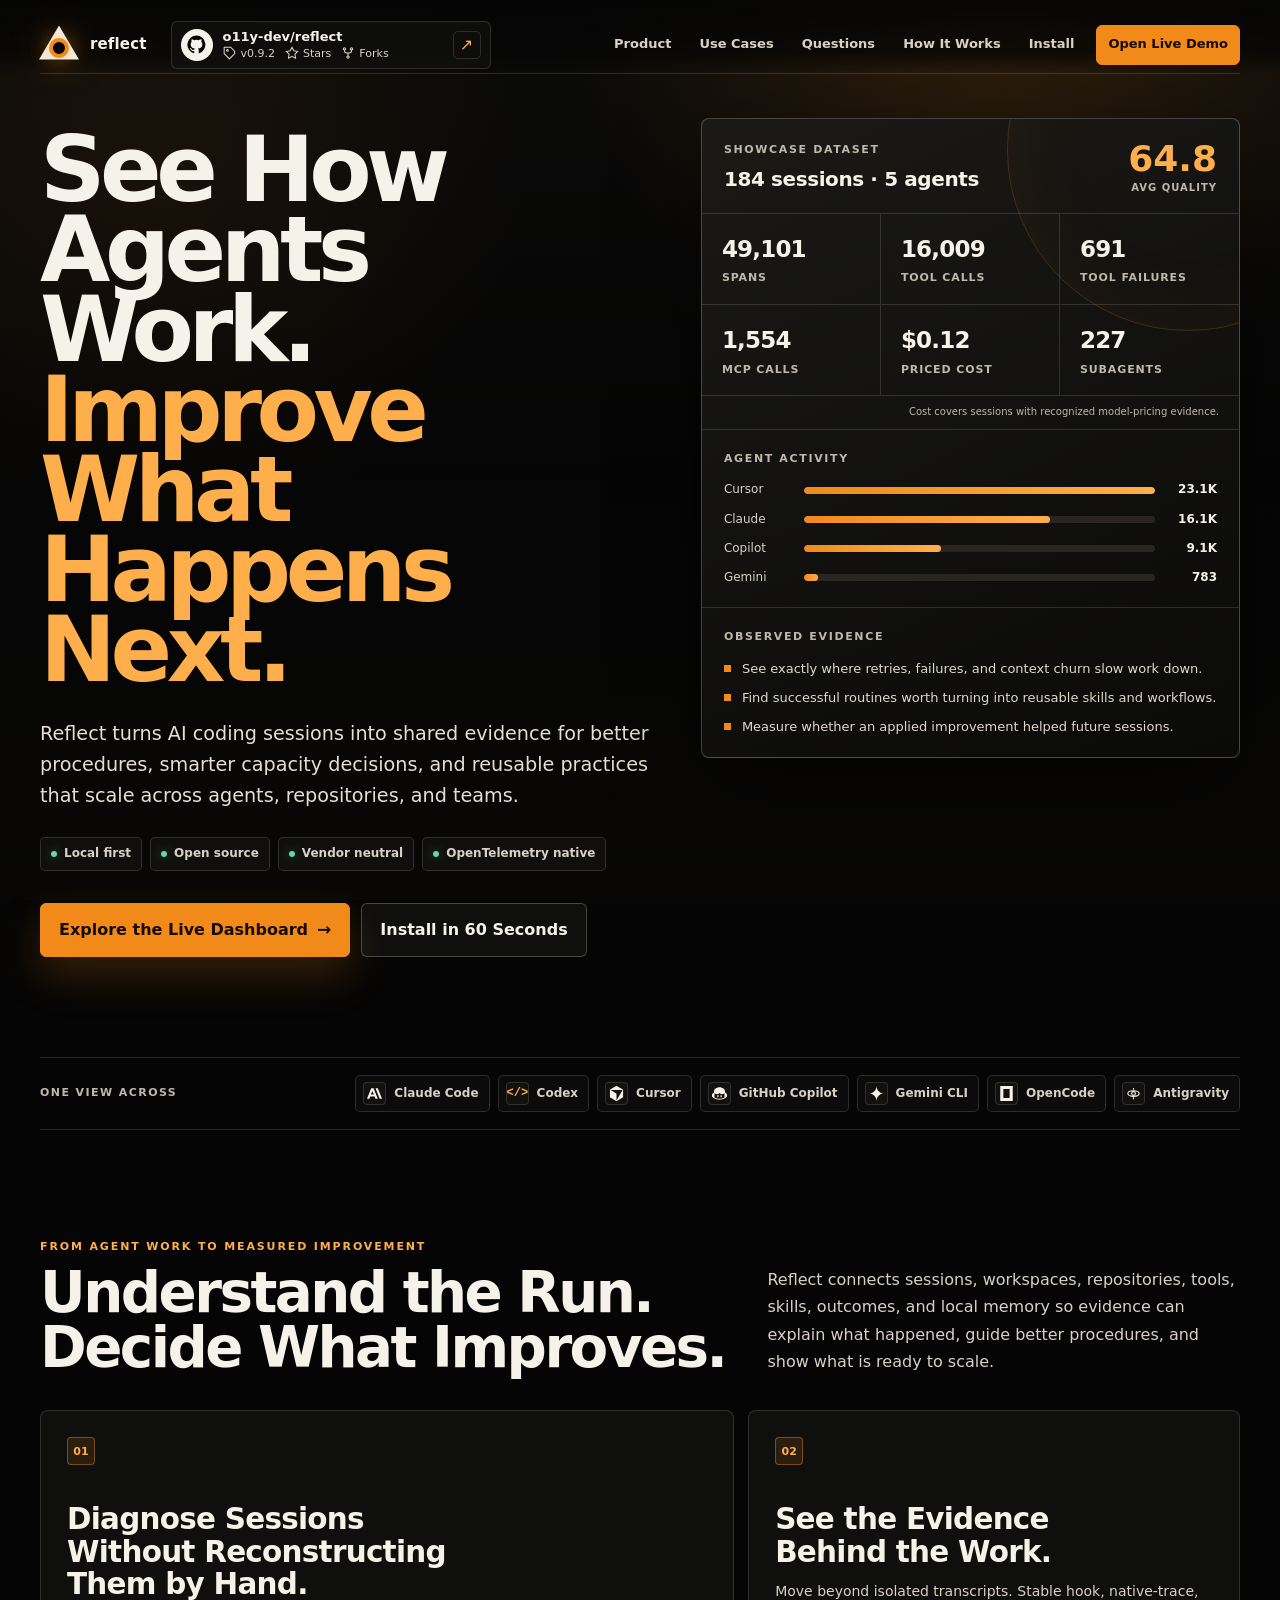
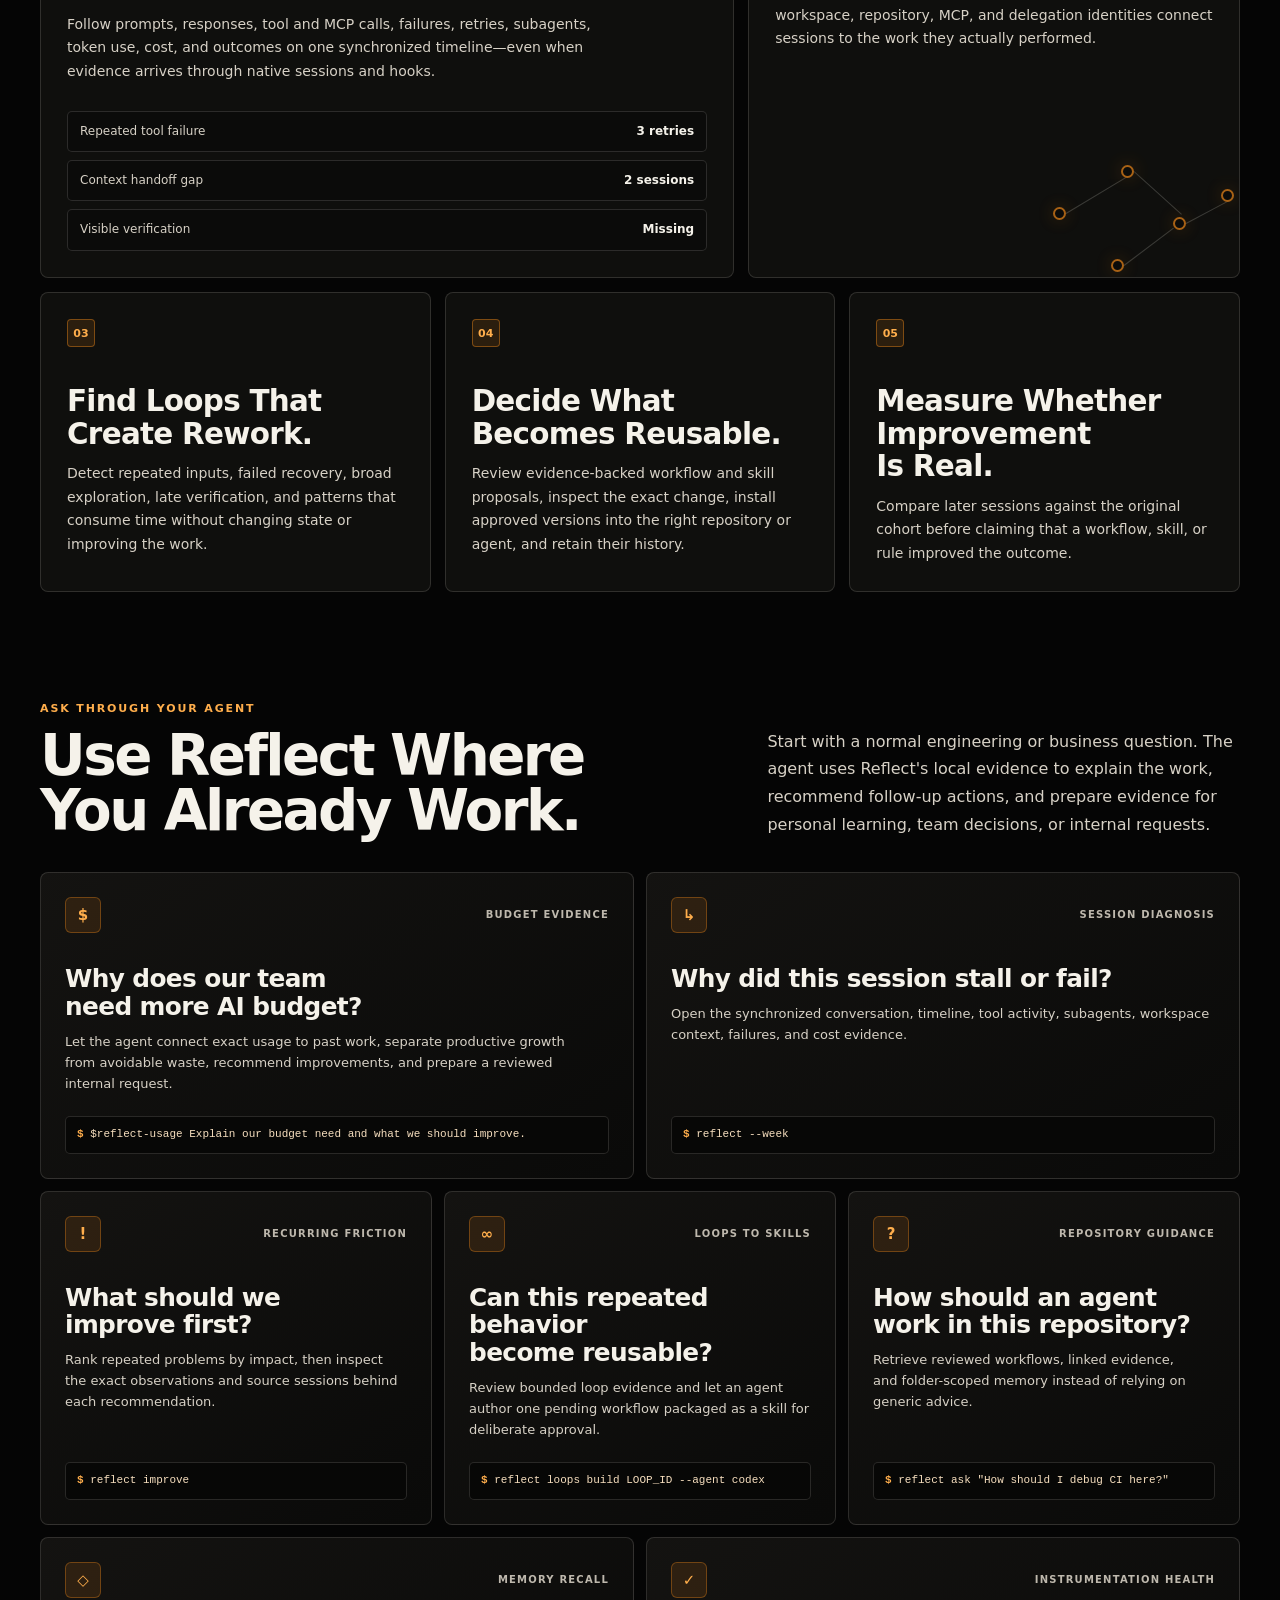
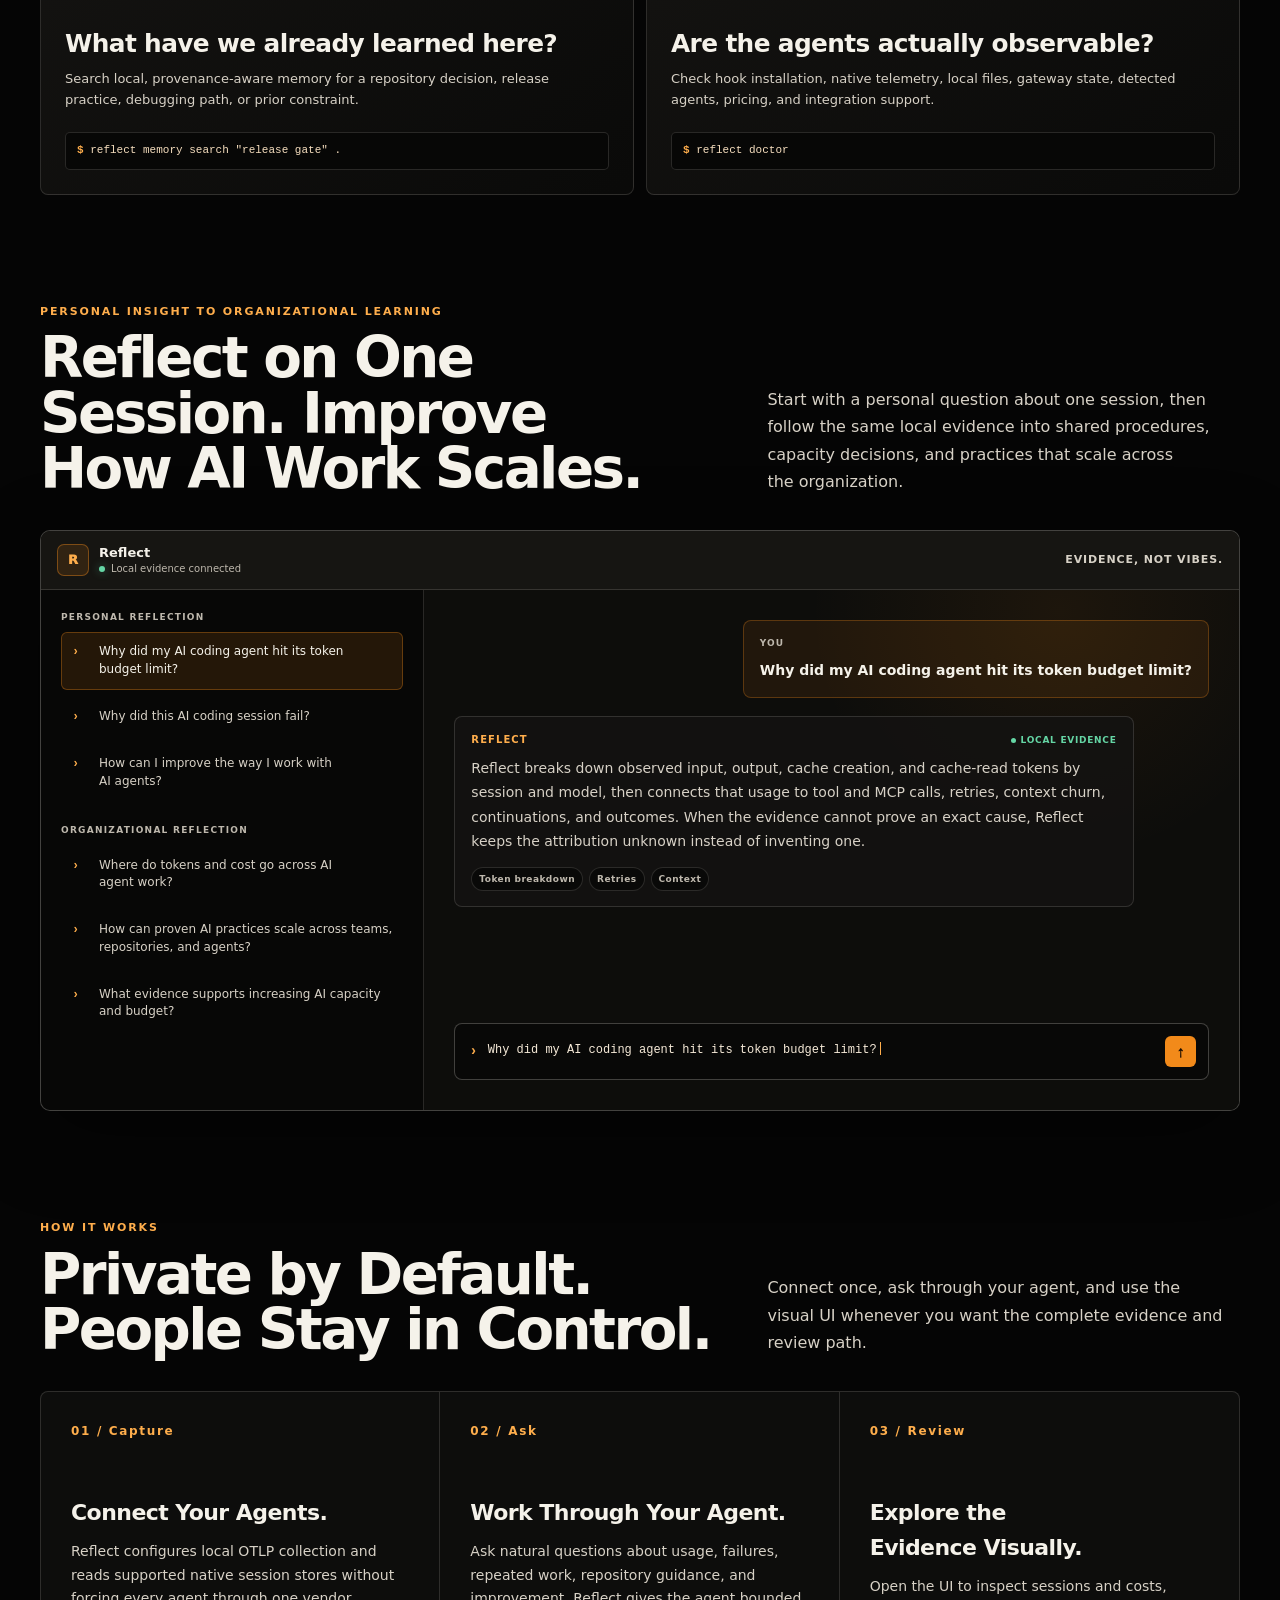
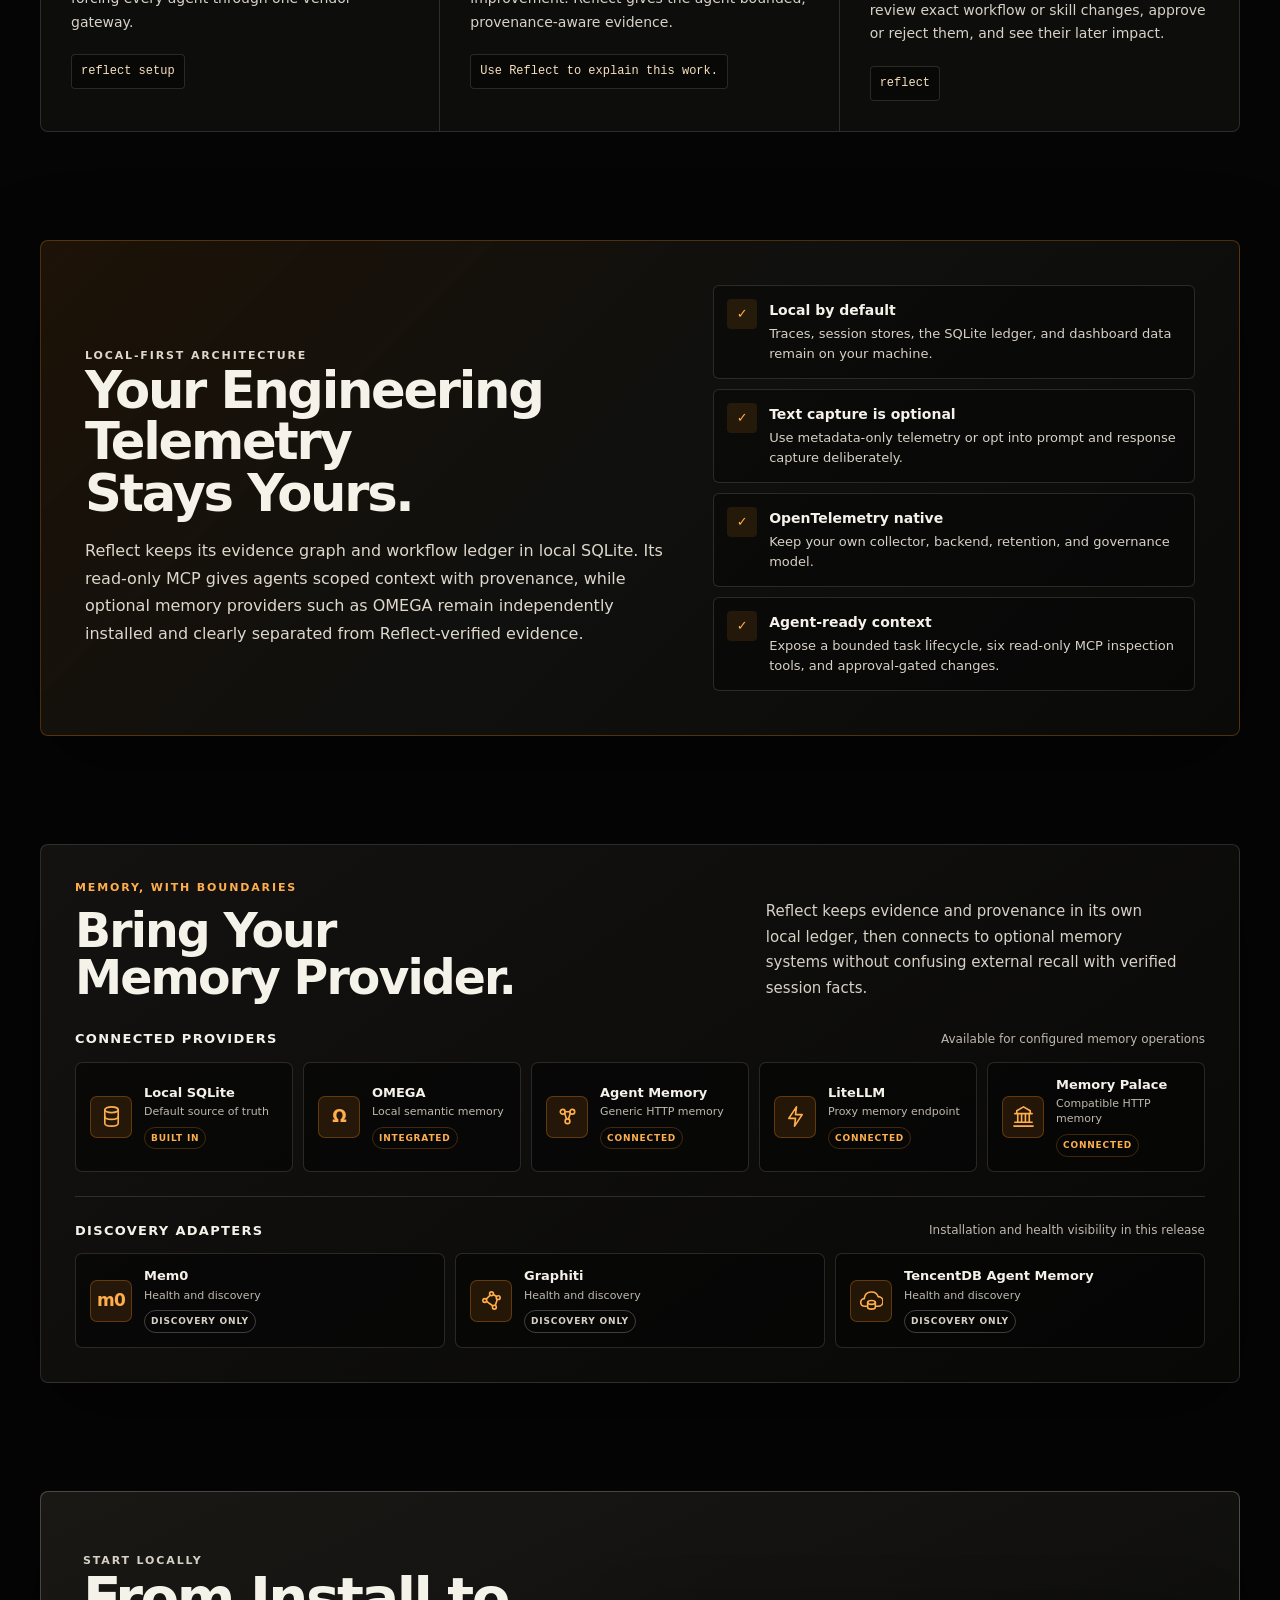
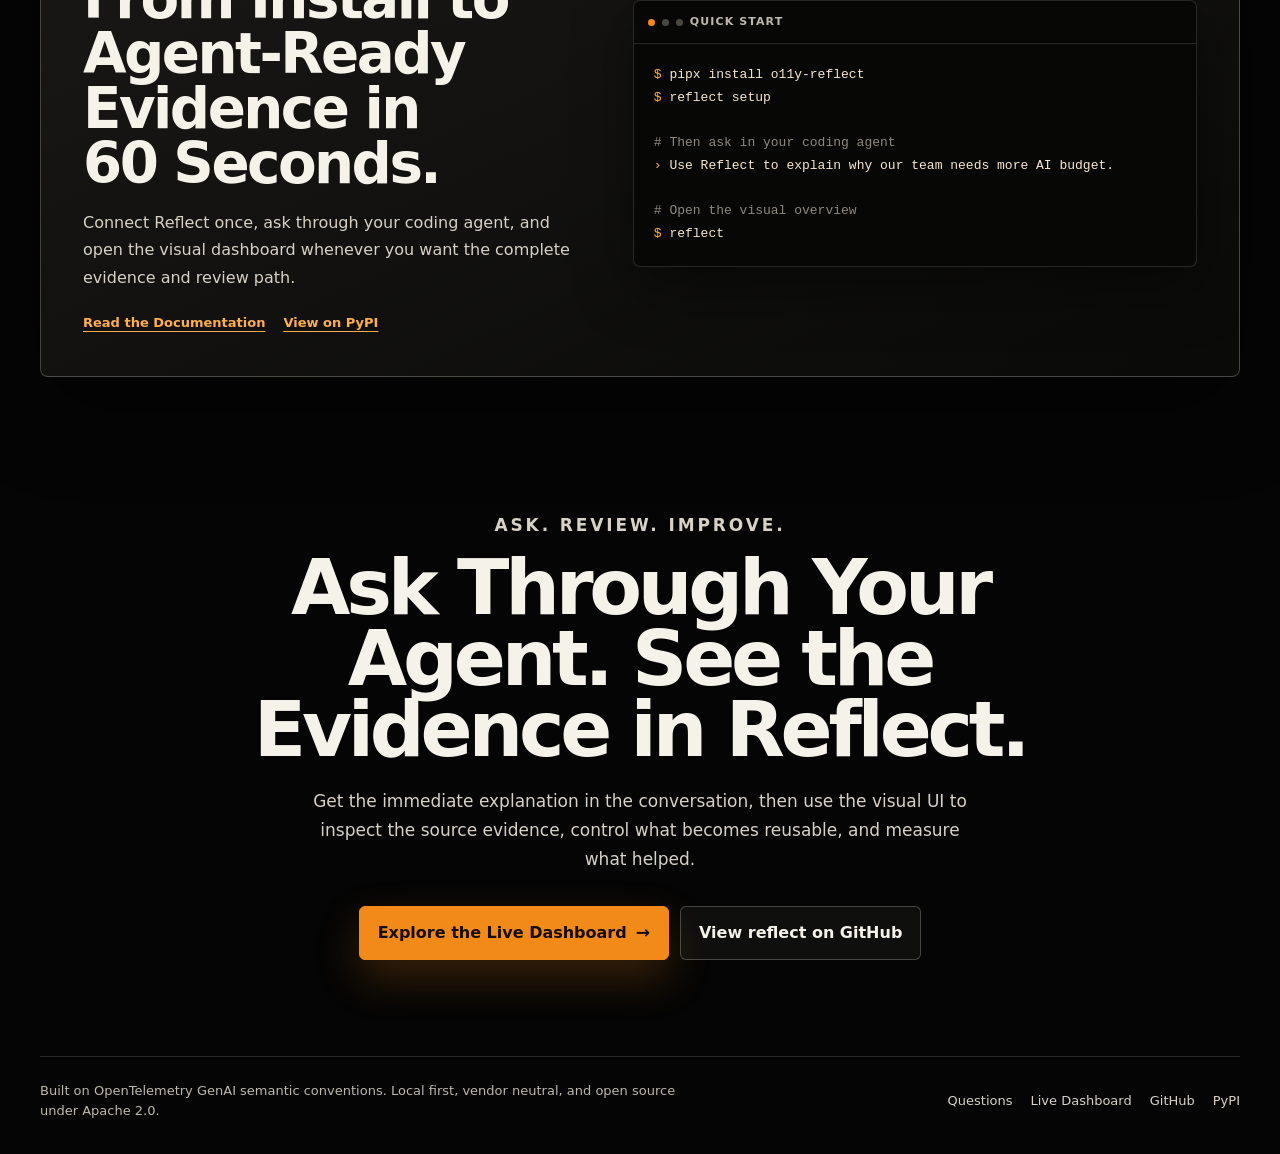
==== commit bb2f17e6: "Present landing questions as agent conversation" ====
--- a/docs/index.html
+++ b/docs/index.html
@@ -154,7 +154,6 @@
     .mark::after{content:"";position:absolute;left:50%;top:60%;transform:translate(-50%,-50%);width:12px;height:12px;border:4px solid var(--signal);border-radius:999px;background:var(--bg);z-index:1;box-shadow:0 0 20px rgba(242,138,26,.55)}
     .brand-copy{display:grid;line-height:1.12}
     .brand-name{font-size:15px;font-weight:850;letter-spacing:.01em}
-    .brand-note{color:var(--muted);font-size:10px;font-weight:700;letter-spacing:.12em;text-transform:uppercase}
     .nav-links{display:flex;align-items:center;gap:4px;color:var(--muted-strong);font-size:13px;font-weight:700}
     .nav-links a{display:inline-flex;align-items:center;justify-content:center;min-height:40px;padding:8px 11px;border:1px solid transparent;border-radius:6px;text-decoration:none;touch-action:manipulation;transition:color .16s ease,background-color .16s ease,border-color .16s ease,transform .16s ease}
     .nav-links a:hover{color:var(--ink);background:rgba(245,242,234,.06);border-color:var(--line)}
@@ -262,11 +261,45 @@
     .scenario-card p{margin:10px 0 22px;color:var(--muted-strong);font-size:13px;line-height:1.62;text-wrap:pretty}
     .scenario-command{display:block;width:100%;margin-top:auto;padding:10px 11px;border:1px solid var(--line);border-radius:5px;background:#070706;color:#f7dfbf;font:500 11px/1.45 ui-monospace,SFMono-Regular,Menlo,Monaco,Consolas,monospace;overflow-wrap:anywhere}
     .scenario-command::before{content:"$ ";color:var(--signal-bright);font-weight:850}
-    .question-grid{display:grid;grid-template-columns:repeat(2,minmax(0,1fr));gap:14px}
-    .question-card{min-width:0;padding:26px;border:1px solid var(--line);border-radius:var(--radius);background:linear-gradient(145deg,rgba(21,20,18,.94),rgba(10,10,9,.98))}
-    .question-card:hover{border-color:rgba(242,138,26,.36);background:linear-gradient(145deg,rgba(28,25,20,.96),rgba(11,11,9,.99))}
-    .question-card h3{margin:0;font-size:clamp(1.2rem,2vw,1.55rem);line-height:1.18;letter-spacing:-.025em}
-    .question-card p{margin:12px 0 0;color:var(--muted-strong);font-size:14px;line-height:1.7;text-wrap:pretty}
+    .agent-window{overflow:hidden;border:1px solid var(--line-strong);border-radius:10px;background:#0a0a09;box-shadow:0 24px 80px rgba(0,0,0,.42)}
+    .agent-window-bar{display:flex;align-items:center;justify-content:space-between;gap:20px;padding:13px 16px;border-bottom:1px solid var(--line);background:rgba(23,22,19,.94)}
+    .agent-window-identity{display:flex;align-items:center;gap:10px;min-width:0}
+    .agent-window-mark{display:grid;place-items:center;width:32px;height:32px;flex:0 0 auto;border:1px solid rgba(242,138,26,.4);border-radius:7px;background:var(--signal-soft);color:var(--signal-bright);font-size:13px;font-weight:950}
+    .agent-window-name{display:block;color:var(--ink);font-size:13px;font-weight:850;line-height:1.2}
+    .agent-window-status{display:flex;align-items:center;gap:6px;margin-top:3px;color:var(--muted);font-size:10px;line-height:1.2}
+    .agent-window-status::before{content:"";width:6px;height:6px;border-radius:50%;background:var(--good);box-shadow:0 0 10px rgba(101,214,165,.46)}
+    .agent-window-slogan{color:var(--muted-strong);font-size:11px;font-weight:850;letter-spacing:.08em;text-transform:uppercase}
+    .agent-window-body{display:grid;grid-template-columns:minmax(280px,.64fr) minmax(0,1.36fr);min-height:520px}
+    .agent-prompt-library{min-width:0;padding:20px;border-right:1px solid var(--line);background:rgba(5,5,5,.5)}
+    .agent-prompt-group + .agent-prompt-group{margin-top:22px}
+    .agent-prompt-heading{margin:0 0 8px;color:var(--muted);font-size:9px;font-weight:900;letter-spacing:.14em;text-transform:uppercase}
+    .agent-prompt-options{display:grid;gap:7px}
+    .agent-prompt-button{display:grid;width:100%;grid-template-columns:18px minmax(0,1fr);gap:9px;align-items:start;padding:10px;border:1px solid transparent;border-radius:6px;background:transparent;color:var(--muted-strong);font:inherit;text-align:left;cursor:pointer;transition:border-color .16s ease,background-color .16s ease,color .16s ease}
+    .agent-prompt-button:hover{border-color:var(--line);background:rgba(245,242,234,.035);color:var(--ink)}
+    .agent-prompt-button.is-active{border-color:rgba(242,138,26,.32);background:var(--signal-soft);color:var(--ink)}
+    .agent-prompt-arrow{color:var(--signal-bright);font:850 12px/1.5 ui-monospace,SFMono-Regular,Menlo,Monaco,Consolas,monospace}
+    .agent-prompt-copy{font-size:12px;line-height:1.48;text-wrap:pretty}
+    .agent-conversation{display:flex;min-width:0;flex-direction:column;padding:30px;background:radial-gradient(circle at 78% 4%,rgba(242,138,26,.07),transparent 31%),#0d0d0b}
+    .agent-thread{display:grid;flex:1;align-content:start;gap:18px}
+    .agent-message{min-width:0;max-width:90%;padding:15px 16px;border:1px solid var(--line);border-radius:8px}
+    .agent-message-user{justify-self:end;border-color:rgba(242,138,26,.28);background:rgba(242,138,26,.09)}
+    .agent-message-reflect{justify-self:start;background:rgba(20,19,17,.94)}
+    .agent-message-label{display:flex;align-items:center;justify-content:space-between;gap:14px;margin-bottom:8px;color:var(--muted);font-size:9px;font-weight:900;letter-spacing:.12em;text-transform:uppercase}
+    .agent-message-label strong{color:var(--signal-bright);font-size:10px}
+    .agent-evidence-label{display:inline-flex;align-items:center;gap:5px;color:var(--good);letter-spacing:.08em}
+    .agent-evidence-label::before{content:"";width:5px;height:5px;border-radius:50%;background:currentColor}
+    .agent-message p{margin:0;color:var(--muted-strong);font-size:14px;line-height:1.72;text-wrap:pretty}
+    .agent-message-user p{color:var(--ink);font-weight:650}
+    .agent-answer[hidden]{display:none}
+    .agent-answer-signals{display:flex;flex-wrap:wrap;gap:6px;margin-top:14px}
+    .agent-answer-signals span{display:inline-flex;padding:4px 7px;border:1px solid var(--line);border-radius:999px;background:#090908;color:var(--muted);font-size:9px;font-weight:800;letter-spacing:.05em}
+    .agent-composer{display:grid;grid-template-columns:auto minmax(0,1fr) auto;gap:10px;align-items:center;margin-top:26px;padding:12px 12px 12px 14px;border:1px solid var(--line-strong);border-radius:8px;background:#080807}
+    .agent-composer-prompt{color:var(--signal-bright);font:900 14px/1 ui-monospace,SFMono-Regular,Menlo,Monaco,Consolas,monospace}
+    .agent-typed-question{min-height:20px;color:#f6ead8;font:500 12px/1.65 ui-monospace,SFMono-Regular,Menlo,Monaco,Consolas,monospace;overflow-wrap:anywhere}
+    .agent-typed-question::after{content:"";display:inline-block;width:1px;height:13px;margin-left:3px;vertical-align:-2px;background:var(--signal-bright);animation:agent-caret 1s steps(1,end) infinite}
+    .agent-send{display:grid;place-items:center;width:31px;height:31px;border:1px solid rgba(242,138,26,.38);border-radius:6px;background:var(--signal);color:#160b02;font-size:15px;font-weight:950;cursor:pointer;transition:transform .16s ease,background-color .16s ease}
+    .agent-send:hover{transform:translateY(-1px);background:var(--signal-bright)}
+    @keyframes agent-caret{0%,48%{opacity:1}49%,100%{opacity:0}}
     .graph-mini{position:absolute;right:-18px;bottom:-28px;width:230px;height:170px;opacity:.68}
     .graph-node{position:absolute;width:13px;height:13px;border:2px solid var(--signal);border-radius:50%;background:#0b0b0a;box-shadow:0 0 18px rgba(242,138,26,.34)}
     .graph-node::after{content:"";position:absolute;left:11px;top:4px;width:74px;height:1px;background:rgba(245,242,234,.28);transform-origin:left center}
@@ -341,6 +374,9 @@
       .feature-card-large,.feature-card-side{grid-column:span 12}
       .feature-card-third{grid-column:span 6}
       .scenario-card,.scenario-card:nth-child(n){grid-column:span 6}
+      .agent-window-body{grid-template-columns:1fr;min-height:0}
+      .agent-prompt-library{display:grid;grid-template-columns:repeat(2,minmax(0,1fr));gap:20px;border-right:0;border-bottom:1px solid var(--line)}
+      .agent-prompt-group + .agent-prompt-group{margin-top:0}
       .process{grid-template-columns:1fr}
       .process-step{border-right:0;border-bottom:1px solid var(--line)}
       .process-step:last-child{border-bottom:0}
@@ -354,7 +390,6 @@
       .site-shell{width:min(100% - 28px,var(--shell))}
       .site-header{padding-top:max(10px,env(safe-area-inset-top))}
       .nav{min-height:54px}
-      .brand-note{display:none}
       .nav-links{display:none}
       .nav-repo-proof{min-width:0;max-width:330px;margin-left:auto}
       main{padding-top:26px}
@@ -368,8 +403,12 @@
       .content-section{padding-top:78px}
       .feature-card-third{grid-column:span 12}
       .scenario-card,.scenario-card:nth-child(n){grid-column:span 12;min-height:0}
-      .question-grid{grid-template-columns:1fr}
-      .question-card{padding:22px}
+      .agent-window-bar{align-items:flex-start}
+      .agent-window-slogan{display:none}
+      .agent-prompt-library{grid-template-columns:1fr;padding:16px}
+      .agent-prompt-group + .agent-prompt-group{margin-top:4px}
+      .agent-conversation{padding:20px}
+      .agent-message{max-width:100%}
       .feature-card{min-height:0;padding:22px}
       .feature-index{margin-bottom:30px}
       .graph-mini{opacity:.42}
@@ -421,7 +460,6 @@
           <span class="mark" aria-hidden="true"></span>
           <span class="brand-copy">
             <span class="brand-name" translate="no">reflect</span>
-            <span class="brand-note">Evidence, Not Vibes.</span>
           </span>
         </a>
         <a class="repo-proof nav-repo-proof" href="https://github.com/o11y-dev/reflect" aria-label="View o11y-dev/reflect on GitHub">
@@ -641,36 +679,106 @@
           <p>Start with a personal question about one session, then follow the same local evidence into shared procedures, capacity decisions, and practices that scale across the organization.</p>
         </div>
 
-        <div class="question-grid">
-          <article class="question-card">
-            <h3>Why did my AI coding agent hit its token budget limit?</h3>
-            <p>Reflect breaks down observed input, output, cache creation, and cache-read tokens by session and model, then connects that usage to tool and MCP calls, retries, context churn, continuations, and outcomes. When the evidence cannot prove an exact cause, Reflect keeps the attribution unknown instead of inventing one.</p>
-          </article>
-
-          <article class="question-card">
-            <h3>Why did this AI coding session fail?</h3>
-            <p>Reflect puts prompts, responses, tool and MCP calls, errors, retries, subagents, files, verification, and outcomes on a synchronized local timeline so the first visible failure or recovery gap can be found.</p>
-          </article>
-
-          <article class="question-card">
-            <h3>How can I improve the way I work with AI agents?</h3>
-            <p>Reflect finds recurring friction and successful routines in past sessions, then suggests bounded changes to context, prompts, tools, verification, workflows, or skills. The evidence remains available for review before any practice becomes reusable.</p>
-          </article>
-
-          <article class="question-card">
-            <h3>Where do tokens and cost go across AI agent work?</h3>
-            <p>Reflect shows observed token usage, cache behavior, estimated cost, model mix, tool activity, failures, retries, context churn, and large-session concentration across one session or the full local history. Cost is shown only where model-pricing evidence is recognized.</p>
-          </article>
-
-          <article class="question-card">
-            <h3>How can proven AI practices scale across teams, repositories, and agents?</h3>
-            <p>Reflect turns selected session evidence into reviewable, versioned workflows and skills. Proven practices can then move across agents, repositories, and teams, while later sessions measure whether they actually helped.</p>
-          </article>
-
-          <article class="question-card">
-            <h3>What evidence supports increasing AI capacity and budget?</h3>
-            <p>Reflect connects local usage and cost to delivered work, identifies avoidable waste, documents improvement commitments, and prepares an evidence-backed internal request for review.</p>
-          </article>
+        <div class="agent-window" data-agent-qa>
+          <div class="agent-window-bar">
+            <div class="agent-window-identity">
+              <span class="agent-window-mark" aria-hidden="true">R</span>
+              <span>
+                <strong class="agent-window-name">Reflect</strong>
+                <span class="agent-window-status">Local evidence connected</span>
+              </span>
+            </div>
+            <span class="agent-window-slogan">Evidence, Not Vibes.</span>
+          </div>
+
+          <div class="agent-window-body">
+            <div class="agent-prompt-library" aria-label="Try a Reflect question">
+              <div class="agent-prompt-group">
+                <p class="agent-prompt-heading">Personal reflection</p>
+                <div class="agent-prompt-options">
+                  <button class="agent-prompt-button is-active" type="button" data-question="Why did my AI coding agent hit its token budget limit?" data-answer-id="answer-token-budget" aria-controls="answer-token-budget" aria-pressed="true">
+                    <span class="agent-prompt-arrow" aria-hidden="true">›</span>
+                    <span class="agent-prompt-copy">Why did my AI coding agent hit its token budget limit?</span>
+                  </button>
+                  <button class="agent-prompt-button" type="button" data-question="Why did this AI coding session fail?" data-answer-id="answer-session-failure" aria-controls="answer-session-failure" aria-pressed="false">
+                    <span class="agent-prompt-arrow" aria-hidden="true">›</span>
+                    <span class="agent-prompt-copy">Why did this AI coding session fail?</span>
+                  </button>
+                  <button class="agent-prompt-button" type="button" data-question="How can I improve the way I work with AI agents?" data-answer-id="answer-personal-improvement" aria-controls="answer-personal-improvement" aria-pressed="false">
+                    <span class="agent-prompt-arrow" aria-hidden="true">›</span>
+                    <span class="agent-prompt-copy">How can I improve the way I work with AI agents?</span>
+                  </button>
+                </div>
+              </div>
+
+              <div class="agent-prompt-group">
+                <p class="agent-prompt-heading">Organizational reflection</p>
+                <div class="agent-prompt-options">
+                  <button class="agent-prompt-button" type="button" data-question="Where do tokens and cost go across AI agent work?" data-answer-id="answer-organization-cost" aria-controls="answer-organization-cost" aria-pressed="false">
+                    <span class="agent-prompt-arrow" aria-hidden="true">›</span>
+                    <span class="agent-prompt-copy">Where do tokens and cost go across AI agent work?</span>
+                  </button>
+                  <button class="agent-prompt-button" type="button" data-question="How can proven AI practices scale across teams, repositories, and agents?" data-answer-id="answer-organization-scale" aria-controls="answer-organization-scale" aria-pressed="false">
+                    <span class="agent-prompt-arrow" aria-hidden="true">›</span>
+                    <span class="agent-prompt-copy">How can proven AI practices scale across teams, repositories, and agents?</span>
+                  </button>
+                  <button class="agent-prompt-button" type="button" data-question="What evidence supports increasing AI capacity and budget?" data-answer-id="answer-organization-capacity" aria-controls="answer-organization-capacity" aria-pressed="false">
+                    <span class="agent-prompt-arrow" aria-hidden="true">›</span>
+                    <span class="agent-prompt-copy">What evidence supports increasing AI capacity and budget?</span>
+                  </button>
+                </div>
+              </div>
+            </div>
+
+            <div class="agent-conversation">
+              <div class="agent-thread" aria-live="polite" aria-atomic="true">
+                <div class="agent-message agent-message-user">
+                  <span class="agent-message-label">You</span>
+                  <p id="agent-active-question">Why did my AI coding agent hit its token budget limit?</p>
+                </div>
+
+                <div class="agent-message agent-message-reflect">
+                  <span class="agent-message-label"><strong>Reflect</strong><span class="agent-evidence-label">Local evidence</span></span>
+
+                  <article class="agent-answer" id="answer-token-budget">
+                    <p>Reflect breaks down observed input, output, cache creation, and cache-read tokens by session and model, then connects that usage to tool and MCP calls, retries, context churn, continuations, and outcomes. When the evidence cannot prove an exact cause, Reflect keeps the attribution unknown instead of inventing one.</p>
+                    <div class="agent-answer-signals" aria-label="Evidence used"><span>Token breakdown</span><span>Retries</span><span>Context</span></div>
+                  </article>
+
+                  <article class="agent-answer" id="answer-session-failure" hidden>
+                    <p>Reflect puts prompts, responses, tool and MCP calls, errors, retries, subagents, files, verification, and outcomes on a synchronized local timeline so the first visible failure or recovery gap can be found.</p>
+                    <div class="agent-answer-signals" aria-label="Evidence used"><span>Timeline</span><span>Errors</span><span>Verification</span></div>
+                  </article>
+
+                  <article class="agent-answer" id="answer-personal-improvement" hidden>
+                    <p>Reflect finds recurring friction and successful routines in past sessions, then suggests bounded changes to context, prompts, tools, verification, workflows, or skills. The evidence remains available for review before any practice becomes reusable.</p>
+                    <div class="agent-answer-signals" aria-label="Evidence used"><span>Patterns</span><span>Tools</span><span>Skills</span></div>
+                  </article>
+
+                  <article class="agent-answer" id="answer-organization-cost" hidden>
+                    <p>Reflect shows observed token usage, cache behavior, estimated cost, model mix, tool activity, failures, retries, context churn, and large-session concentration across one session or the full local history. Cost is shown only where model-pricing evidence is recognized.</p>
+                    <div class="agent-answer-signals" aria-label="Evidence used"><span>Usage</span><span>Cost</span><span>Waste</span></div>
+                  </article>
+
+                  <article class="agent-answer" id="answer-organization-scale" hidden>
+                    <p>Reflect turns selected session evidence into reviewable, versioned workflows and skills. Proven practices can then move across agents, repositories, and teams, while later sessions measure whether they actually helped.</p>
+                    <div class="agent-answer-signals" aria-label="Evidence used"><span>Workflows</span><span>Skills</span><span>Impact</span></div>
+                  </article>
+
+                  <article class="agent-answer" id="answer-organization-capacity" hidden>
+                    <p>Reflect connects local usage and cost to delivered work, identifies avoidable waste, documents improvement commitments, and prepares an evidence-backed internal request for review.</p>
+                    <div class="agent-answer-signals" aria-label="Evidence used"><span>Delivered work</span><span>Capacity</span><span>Budget</span></div>
+                  </article>
+                </div>
+              </div>
+
+              <div class="agent-composer" aria-label="Selected Reflect question">
+                <span class="agent-composer-prompt" aria-hidden="true">›</span>
+                <span class="agent-typed-question" id="agent-typed-question">Why did my AI coding agent hit its token budget limit?</span>
+                <button class="agent-send" type="button" aria-label="Ask selected question">↑</button>
+              </div>
+            </div>
+          </div>
         </div>
       </section>
 
@@ -824,6 +932,64 @@
     </div>
   </main>
   <script>
+    (() => {
+      const qa = document.querySelector('[data-agent-qa]');
+      if (!qa) return;
+
+      const promptButtons = Array.from(qa.querySelectorAll('[data-question]'));
+      const answers = Array.from(qa.querySelectorAll('.agent-answer'));
+      const activeQuestion = qa.querySelector('#agent-active-question');
+      const typedQuestion = qa.querySelector('#agent-typed-question');
+      const sendButton = qa.querySelector('.agent-send');
+      const reduceMotion = window.matchMedia('(prefers-reduced-motion: reduce)').matches;
+      let selectedButton = promptButtons[0];
+      let typingTimer = null;
+
+      const reveal = (button) => {
+        const answerId = button.getAttribute('data-answer-id');
+        const question = button.getAttribute('data-question') || '';
+        activeQuestion.textContent = question;
+        answers.forEach((answer) => {
+          answer.hidden = answer.id !== answerId;
+        });
+      };
+
+      const ask = (button) => {
+        if (!button) return;
+        if (typingTimer) window.clearInterval(typingTimer);
+        selectedButton = button;
+        promptButtons.forEach((candidate) => {
+          const active = candidate === button;
+          candidate.classList.toggle('is-active', active);
+          candidate.setAttribute('aria-pressed', String(active));
+        });
+
+        const question = button.getAttribute('data-question') || '';
+        if (reduceMotion) {
+          typedQuestion.textContent = question;
+          reveal(button);
+          return;
+        }
+
+        typedQuestion.textContent = '';
+        let characterIndex = 0;
+        typingTimer = window.setInterval(() => {
+          characterIndex += 1;
+          typedQuestion.textContent = question.slice(0, characterIndex);
+          if (characterIndex >= question.length) {
+            window.clearInterval(typingTimer);
+            typingTimer = null;
+            reveal(button);
+          }
+        }, 12);
+      };
+
+      promptButtons.forEach((button) => {
+        button.addEventListener('click', () => ask(button));
+      });
+      sendButton.addEventListener('click', () => ask(selectedButton));
+    })();
+
     (() => {
       const stats = document.getElementById('repo-stats');
       const release = document.getElementById('repo-release');
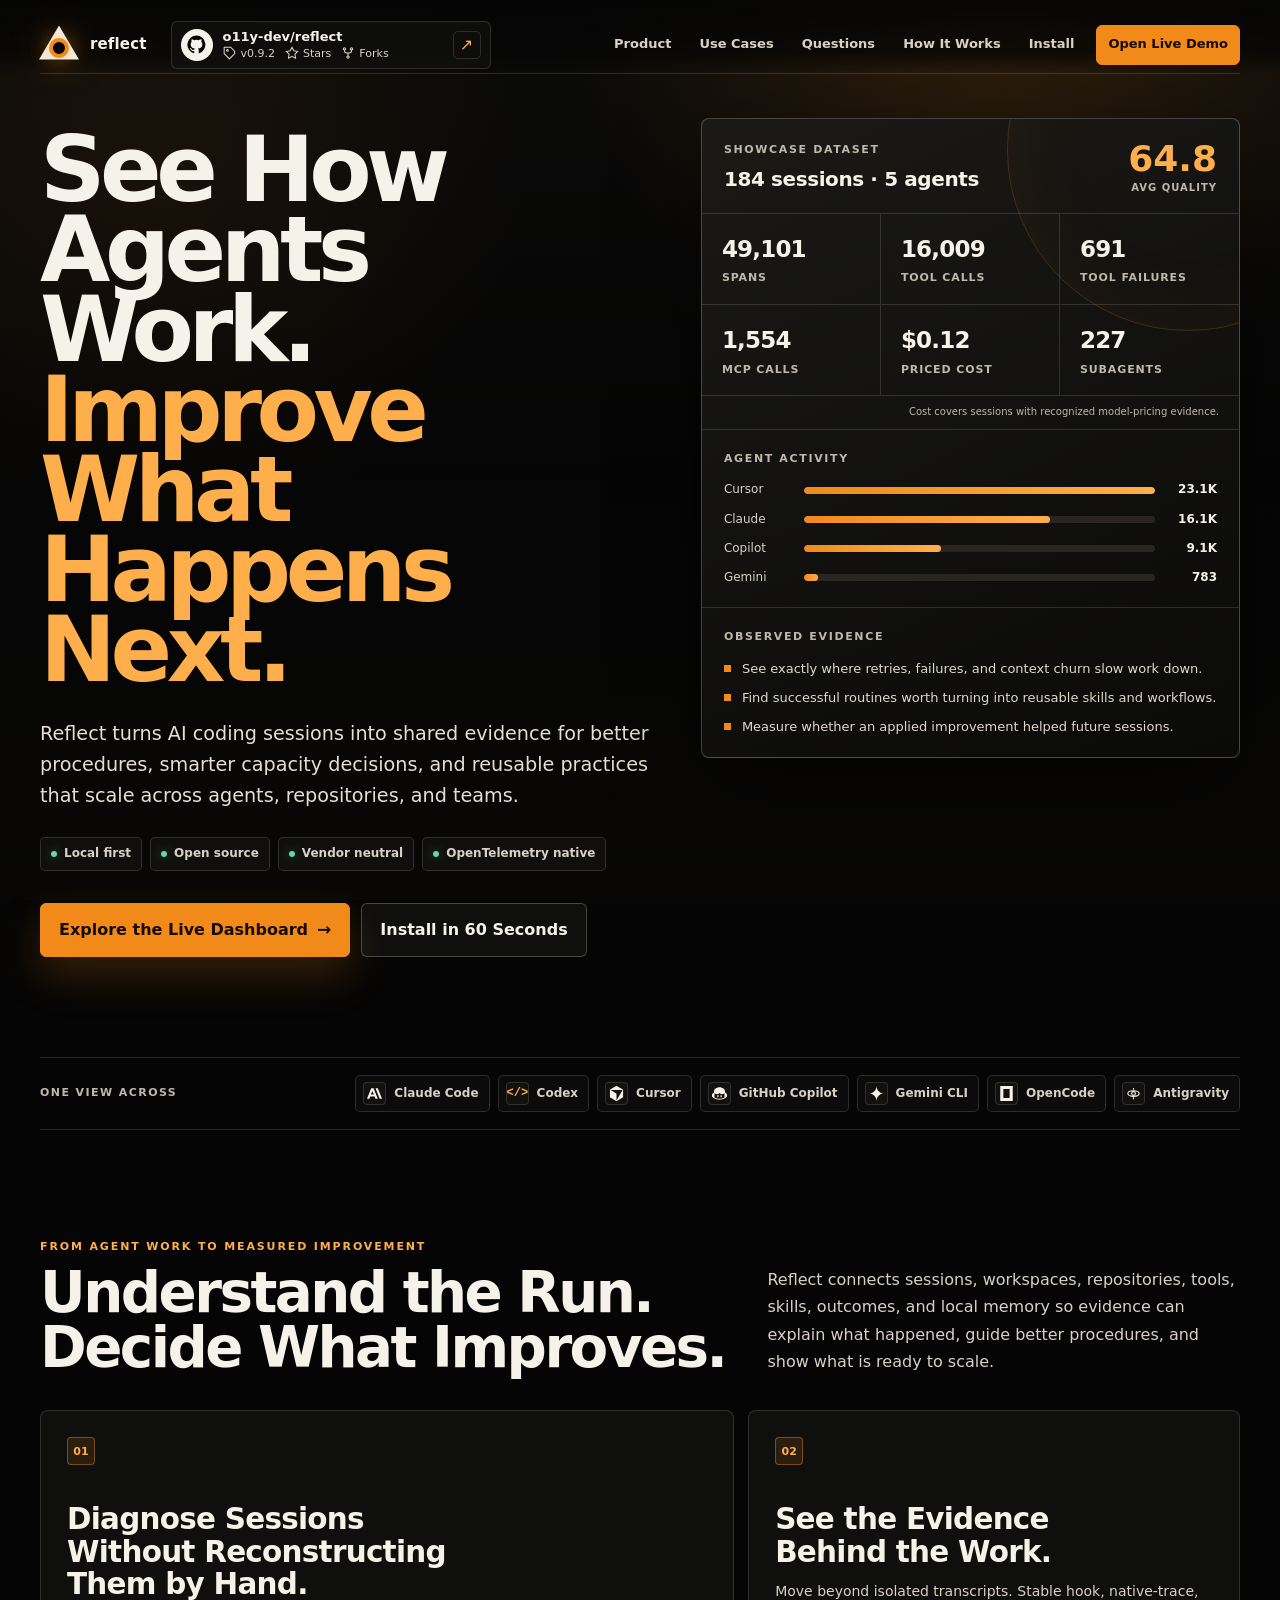
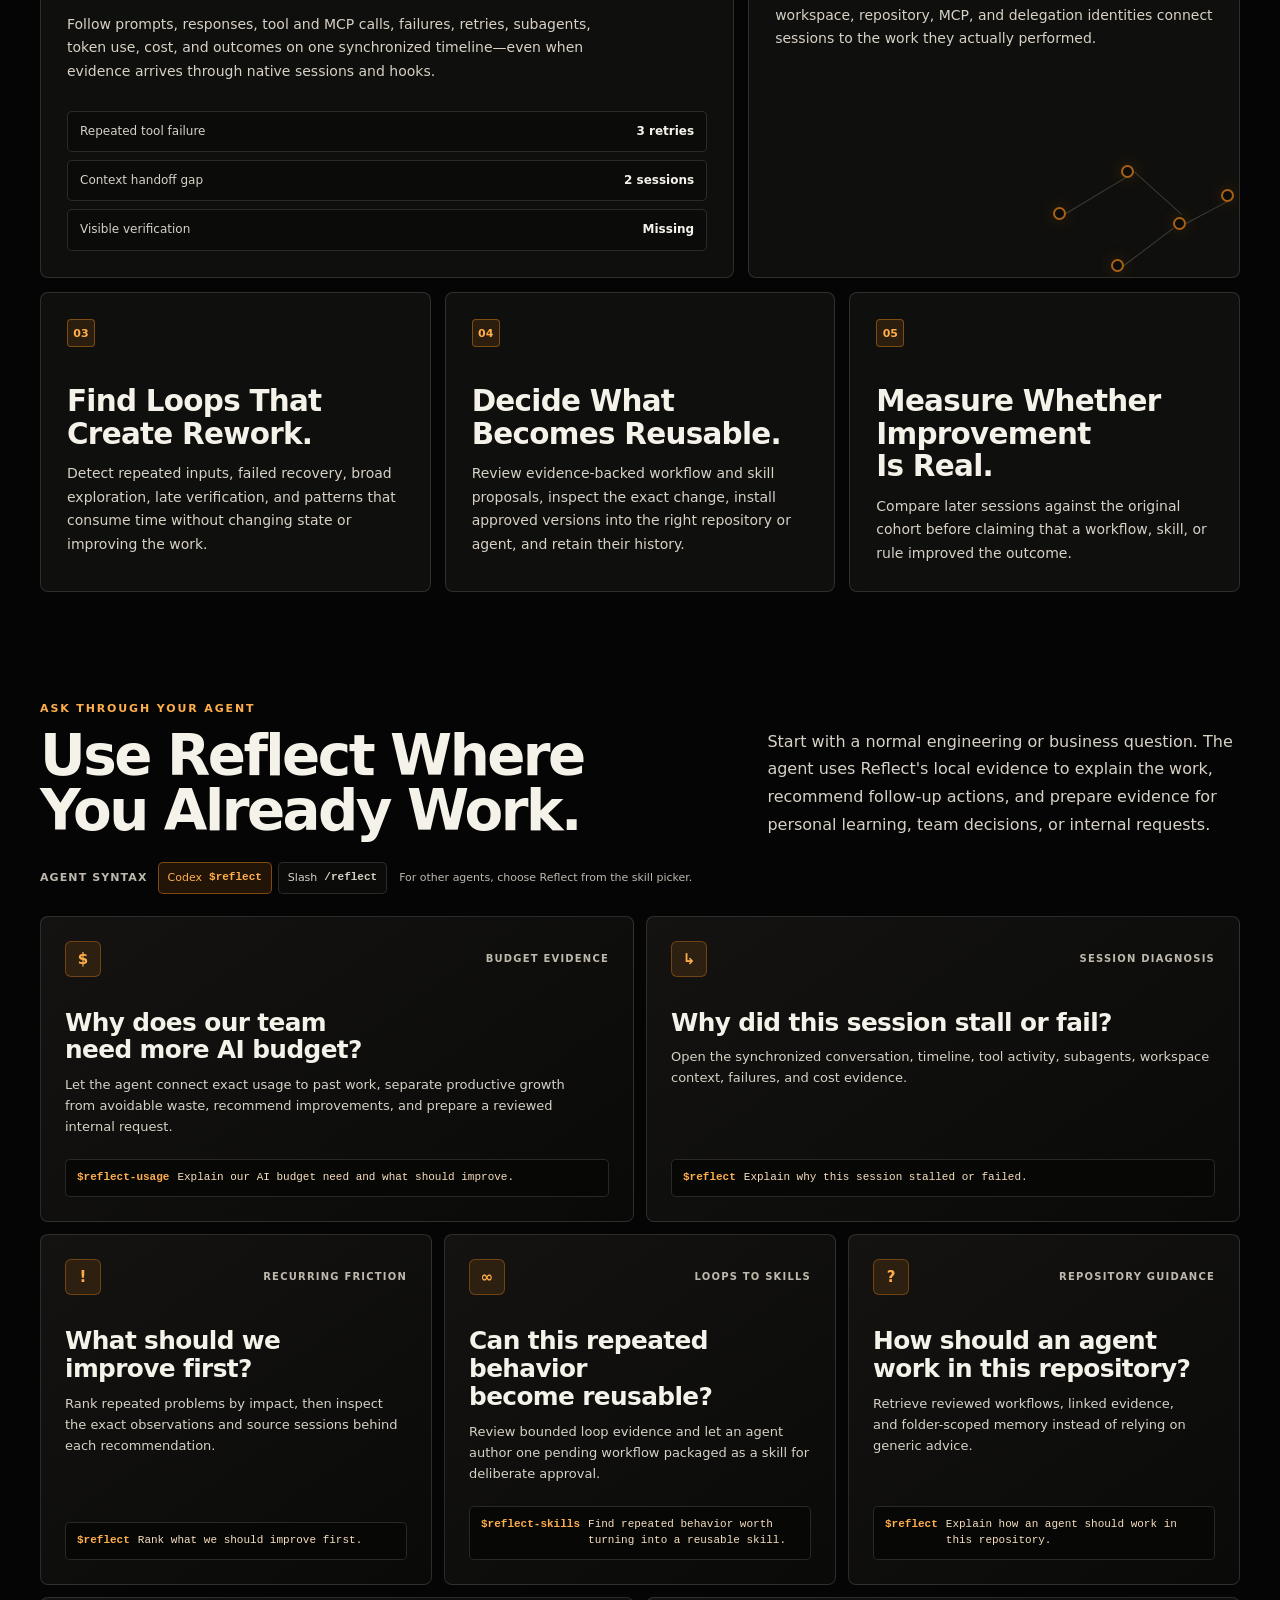
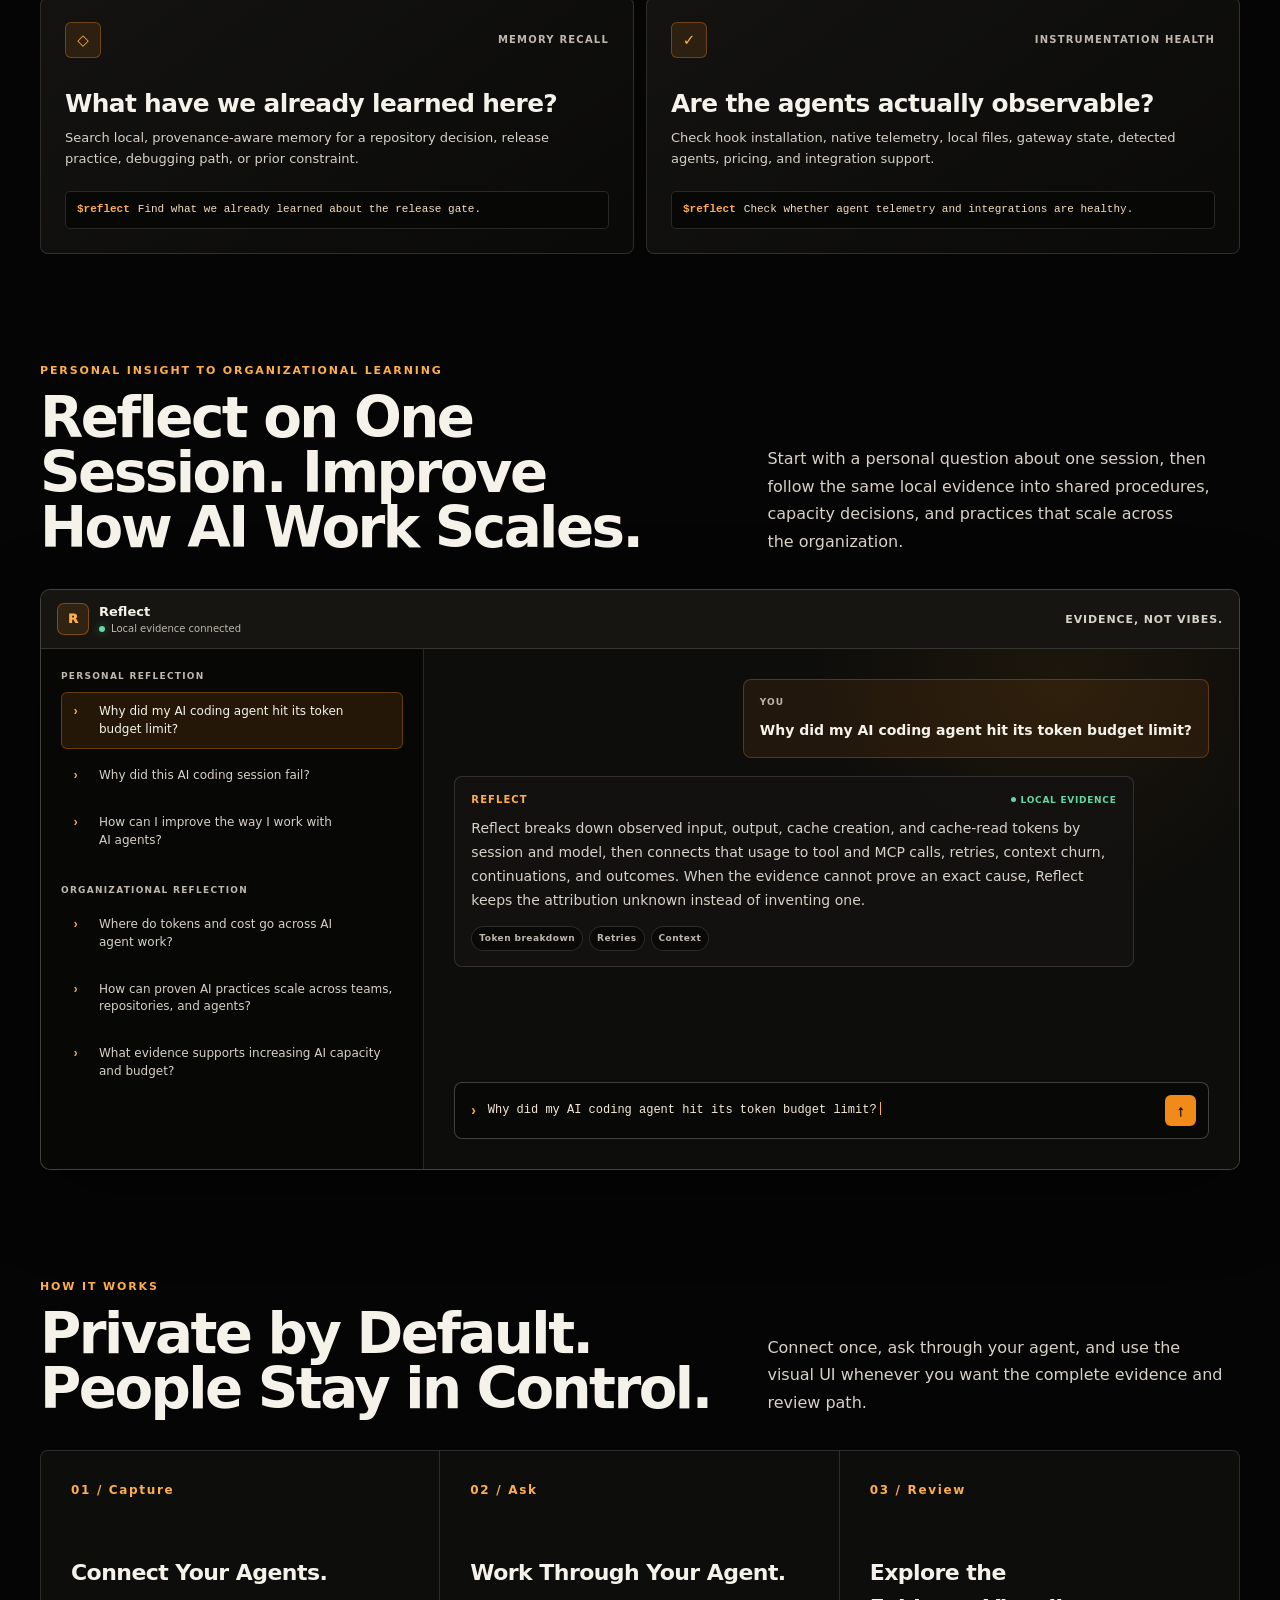
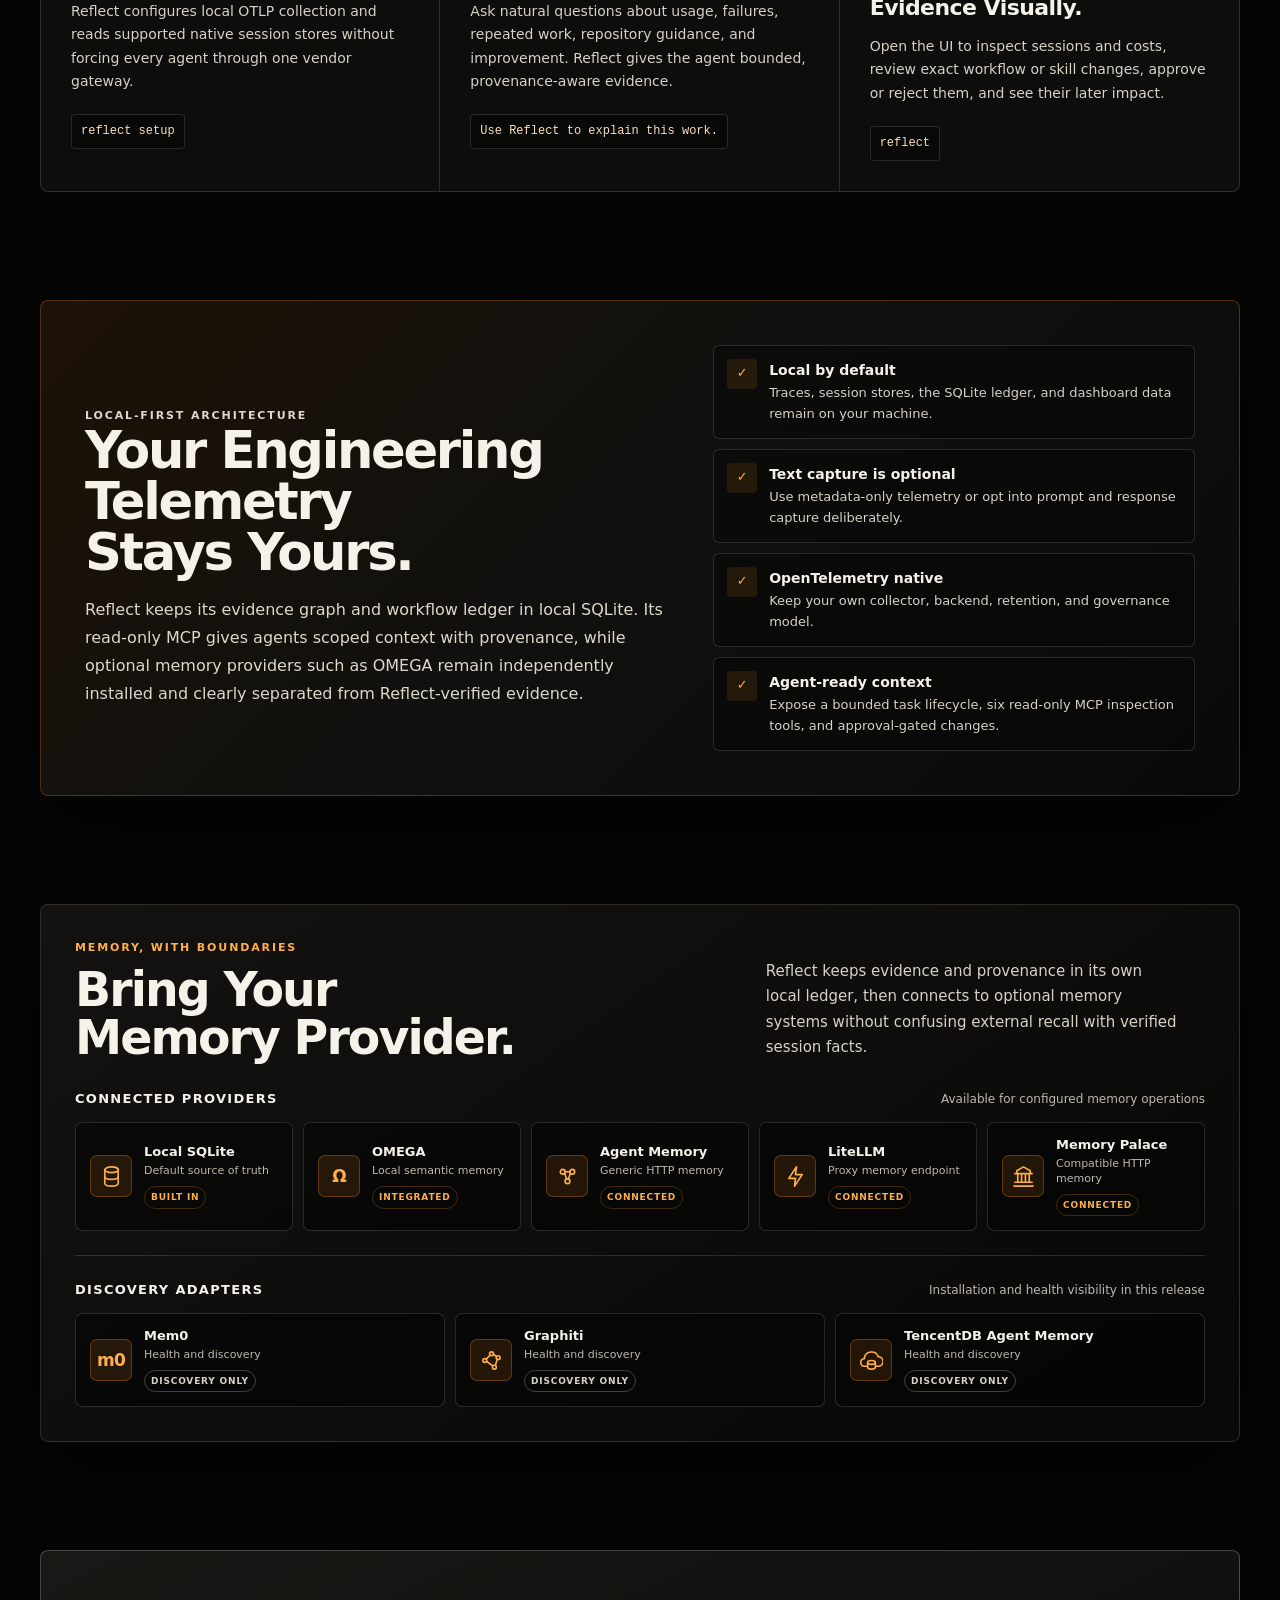
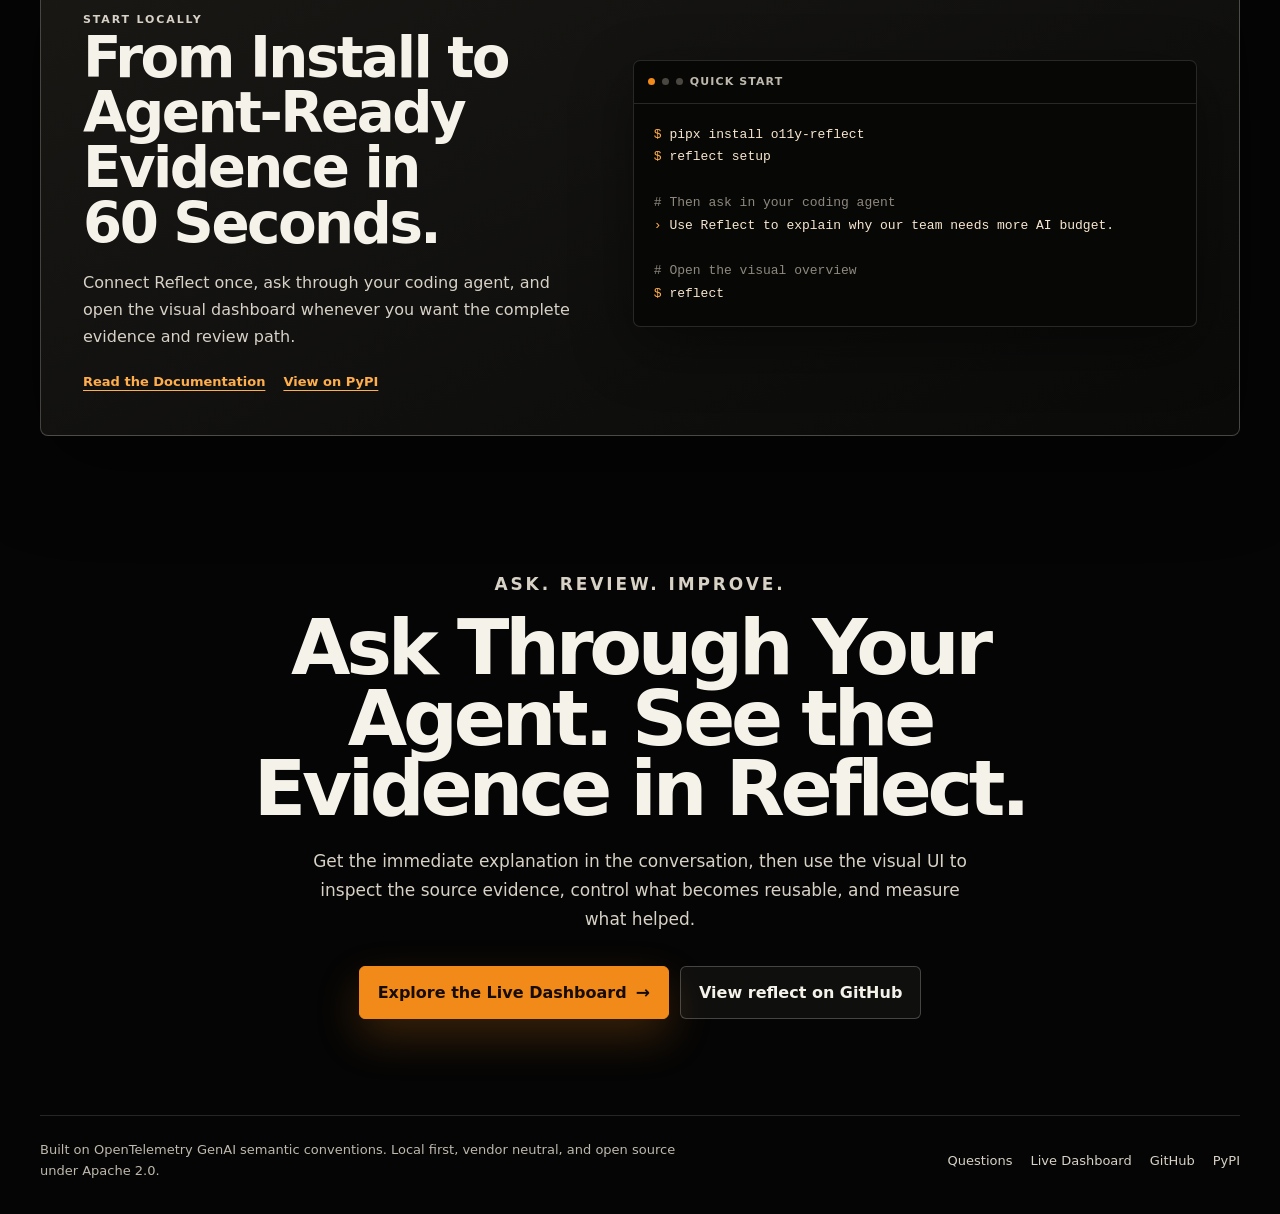
==== commit 21a810d4: "Show agent prompts in use-case cards" ====
--- a/docs/index.html
+++ b/docs/index.html
@@ -250,6 +250,14 @@
     .evidence-stack{display:grid;gap:8px;margin-top:28px}
     .evidence-row{display:flex;align-items:center;justify-content:space-between;gap:14px;padding:10px 12px;border:1px solid var(--line);border-radius:5px;background:#0b0b0a;color:var(--muted-strong);font-size:12px}
     .evidence-row strong{color:var(--ink);font-variant-numeric:tabular-nums}
+    .agent-syntax{display:flex;flex-wrap:wrap;align-items:center;gap:8px;margin:-10px 0 22px;color:var(--muted);font-size:11px}
+    .agent-syntax-label{margin-right:2px;font-weight:850;letter-spacing:.1em;text-transform:uppercase}
+    .agent-syntax-options{display:flex;align-items:center;gap:6px}
+    .agent-syntax-button{display:flex;align-items:center;gap:7px;padding:6px 9px;border:1px solid var(--line);border-radius:5px;background:#0b0b0a;color:var(--muted-strong);font:inherit;cursor:pointer}
+    .agent-syntax-button code{color:inherit;font:750 11px/1 ui-monospace,SFMono-Regular,Menlo,Monaco,Consolas,monospace}
+    .agent-syntax-button:hover{border-color:rgba(242,138,26,.32);color:var(--ink)}
+    .agent-syntax-button[aria-pressed="true"]{border-color:rgba(242,138,26,.45);background:var(--signal-soft);color:var(--signal-bright)}
+    .agent-syntax-note{margin-left:4px}
     .scenario-grid{display:grid;grid-template-columns:repeat(12,minmax(0,1fr));gap:12px}
     .scenario-card{position:relative;display:flex;min-width:0;min-height:230px;grid-column:span 4;flex-direction:column;padding:24px;border:1px solid var(--line);border-radius:var(--radius);background:linear-gradient(145deg,rgba(21,20,18,.94),rgba(10,10,9,.98));overflow:hidden;transition:transform .16s ease,border-color .16s ease,background-color .16s ease}
     .scenario-card:nth-child(1),.scenario-card:nth-child(2),.scenario-card:nth-child(6),.scenario-card:nth-child(7){grid-column:span 6}
@@ -259,8 +267,9 @@
     .scenario-label{color:var(--muted);font-size:10px;font-weight:850;letter-spacing:.12em;text-transform:uppercase}
     .scenario-card h3{margin:0;font-size:clamp(1.2rem,2vw,1.55rem);line-height:1.12;letter-spacing:-.025em}
     .scenario-card p{margin:10px 0 22px;color:var(--muted-strong);font-size:13px;line-height:1.62;text-wrap:pretty}
-    .scenario-command{display:block;width:100%;margin-top:auto;padding:10px 11px;border:1px solid var(--line);border-radius:5px;background:#070706;color:#f7dfbf;font:500 11px/1.45 ui-monospace,SFMono-Regular,Menlo,Monaco,Consolas,monospace;overflow-wrap:anywhere}
-    .scenario-command::before{content:"$ ";color:var(--signal-bright);font-weight:850}
+    .scenario-prompt{display:flex;width:100%;align-items:flex-start;gap:8px;margin-top:auto;padding:10px 11px;border:1px solid var(--line);border-radius:5px;background:#070706;color:#f7dfbf;font:500 11px/1.45 ui-monospace,SFMono-Regular,Menlo,Monaco,Consolas,monospace;overflow-wrap:anywhere}
+    .scenario-invocation{flex:0 0 auto;color:var(--signal-bright);font-weight:850}
+    .scenario-prompt-copy{min-width:0}
     .agent-window{overflow:hidden;border:1px solid var(--line-strong);border-radius:10px;background:#0a0a09;box-shadow:0 24px 80px rgba(0,0,0,.42)}
     .agent-window-bar{display:flex;align-items:center;justify-content:space-between;gap:20px;padding:13px 16px;border-bottom:1px solid var(--line);background:rgba(23,22,19,.94)}
     .agent-window-identity{display:flex;align-items:center;gap:10px;min-width:0}
@@ -618,54 +627,63 @@
           <p>Start with a normal engineering or business question. The agent uses Reflect's local evidence to explain the work, recommend follow-up actions, and prepare evidence for personal learning, team decisions, or internal requests.</p>
         </div>
 
+        <div class="agent-syntax" data-agent-syntax>
+          <span class="agent-syntax-label">Agent syntax</span>
+          <span class="agent-syntax-options" role="group" aria-label="Choose an agent invocation style">
+            <button class="agent-syntax-button" type="button" data-agent-prefix="$" aria-pressed="true"><span>Codex</span><code>$reflect</code></button>
+            <button class="agent-syntax-button" type="button" data-agent-prefix="/" aria-pressed="false"><span>Slash</span><code>/reflect</code></button>
+          </span>
+          <span class="agent-syntax-note">For other agents, choose Reflect from the skill picker.</span>
+        </div>
+
         <div class="scenario-grid">
           <article class="scenario-card">
             <div class="scenario-top"><span class="scenario-icon" aria-hidden="true">$</span><span class="scenario-label">Budget Evidence</span></div>
             <h3>Why does our team need more AI budget?</h3>
             <p>Let the agent connect exact usage to past work, separate productive growth from avoidable waste, recommend improvements, and prepare a reviewed internal request.</p>
-            <code class="scenario-command" translate="no">$reflect-usage Explain our budget need and what we should improve.</code>
+            <code class="scenario-prompt"><span class="scenario-invocation" data-reflect-skill="reflect-usage">$reflect-usage</span><span class="scenario-prompt-copy">Explain our AI budget need and what should improve.</span></code>
           </article>
 
           <article class="scenario-card">
             <div class="scenario-top"><span class="scenario-icon" aria-hidden="true">↳</span><span class="scenario-label">Session Diagnosis</span></div>
             <h3>Why did this session stall or fail?</h3>
             <p>Open the synchronized conversation, timeline, tool activity, subagents, workspace context, failures, and cost evidence.</p>
-            <code class="scenario-command" translate="no">reflect --week</code>
+            <code class="scenario-prompt"><span class="scenario-invocation" data-reflect-skill="reflect">$reflect</span><span class="scenario-prompt-copy">Explain why this session stalled or failed.</span></code>
           </article>
 
           <article class="scenario-card">
             <div class="scenario-top"><span class="scenario-icon" aria-hidden="true">!</span><span class="scenario-label">Recurring Friction</span></div>
             <h3>What should we improve first?</h3>
             <p>Rank repeated problems by impact, then inspect the exact observations and source sessions behind each recommendation.</p>
-            <code class="scenario-command" translate="no">reflect improve</code>
+            <code class="scenario-prompt"><span class="scenario-invocation" data-reflect-skill="reflect">$reflect</span><span class="scenario-prompt-copy">Rank what we should improve first.</span></code>
           </article>
 
           <article class="scenario-card">
             <div class="scenario-top"><span class="scenario-icon" aria-hidden="true">∞</span><span class="scenario-label">Loops to Skills</span></div>
             <h3>Can this repeated behavior become reusable?</h3>
             <p>Review bounded loop evidence and let an agent author one pending workflow packaged as a skill for deliberate approval.</p>
-            <code class="scenario-command" translate="no">reflect loops build LOOP_ID --agent codex</code>
+            <code class="scenario-prompt"><span class="scenario-invocation" data-reflect-skill="reflect-skills">$reflect-skills</span><span class="scenario-prompt-copy">Find repeated behavior worth turning into a reusable skill.</span></code>
           </article>
 
           <article class="scenario-card">
             <div class="scenario-top"><span class="scenario-icon" aria-hidden="true">?</span><span class="scenario-label">Repository Guidance</span></div>
             <h3>How should an agent work in this repository?</h3>
             <p>Retrieve reviewed workflows, linked evidence, and folder-scoped memory instead of relying on generic advice.</p>
-            <code class="scenario-command" translate="no">reflect ask "How should I debug CI here?"</code>
+            <code class="scenario-prompt"><span class="scenario-invocation" data-reflect-skill="reflect">$reflect</span><span class="scenario-prompt-copy">Explain how an agent should work in this repository.</span></code>
           </article>
 
           <article class="scenario-card">
             <div class="scenario-top"><span class="scenario-icon" aria-hidden="true">◇</span><span class="scenario-label">Memory Recall</span></div>
             <h3>What have we already learned here?</h3>
             <p>Search local, provenance-aware memory for a repository decision, release practice, debugging path, or prior constraint.</p>
-            <code class="scenario-command" translate="no">reflect memory search "release gate" .</code>
+            <code class="scenario-prompt"><span class="scenario-invocation" data-reflect-skill="reflect">$reflect</span><span class="scenario-prompt-copy">Find what we already learned about the release gate.</span></code>
           </article>
 
           <article class="scenario-card">
             <div class="scenario-top"><span class="scenario-icon" aria-hidden="true">✓</span><span class="scenario-label">Instrumentation Health</span></div>
             <h3>Are the agents actually observable?</h3>
             <p>Check hook installation, native telemetry, local files, gateway state, detected agents, pricing, and integration support.</p>
-            <code class="scenario-command" translate="no">reflect doctor</code>
+            <code class="scenario-prompt"><span class="scenario-invocation" data-reflect-skill="reflect">$reflect</span><span class="scenario-prompt-copy">Check whether agent telemetry and integrations are healthy.</span></code>
           </article>
         </div>
       </section>
@@ -933,6 +951,23 @@
   </main>
   <script>
     (() => {
+      const syntaxSwitcher = document.querySelector('[data-agent-syntax]');
+      if (syntaxSwitcher) {
+        const syntaxButtons = Array.from(syntaxSwitcher.querySelectorAll('[data-agent-prefix]'));
+        const invocations = Array.from(document.querySelectorAll('[data-reflect-skill]'));
+        syntaxButtons.forEach((button) => {
+          button.addEventListener('click', () => {
+            const prefix = button.getAttribute('data-agent-prefix') || '';
+            syntaxButtons.forEach((candidate) => {
+              candidate.setAttribute('aria-pressed', String(candidate === button));
+            });
+            invocations.forEach((invocation) => {
+              invocation.textContent = `${prefix}${invocation.getAttribute('data-reflect-skill') || 'reflect'}`;
+            });
+          });
+        });
+      }
+
       const qa = document.querySelector('[data-agent-qa]');
       if (!qa) return;
 
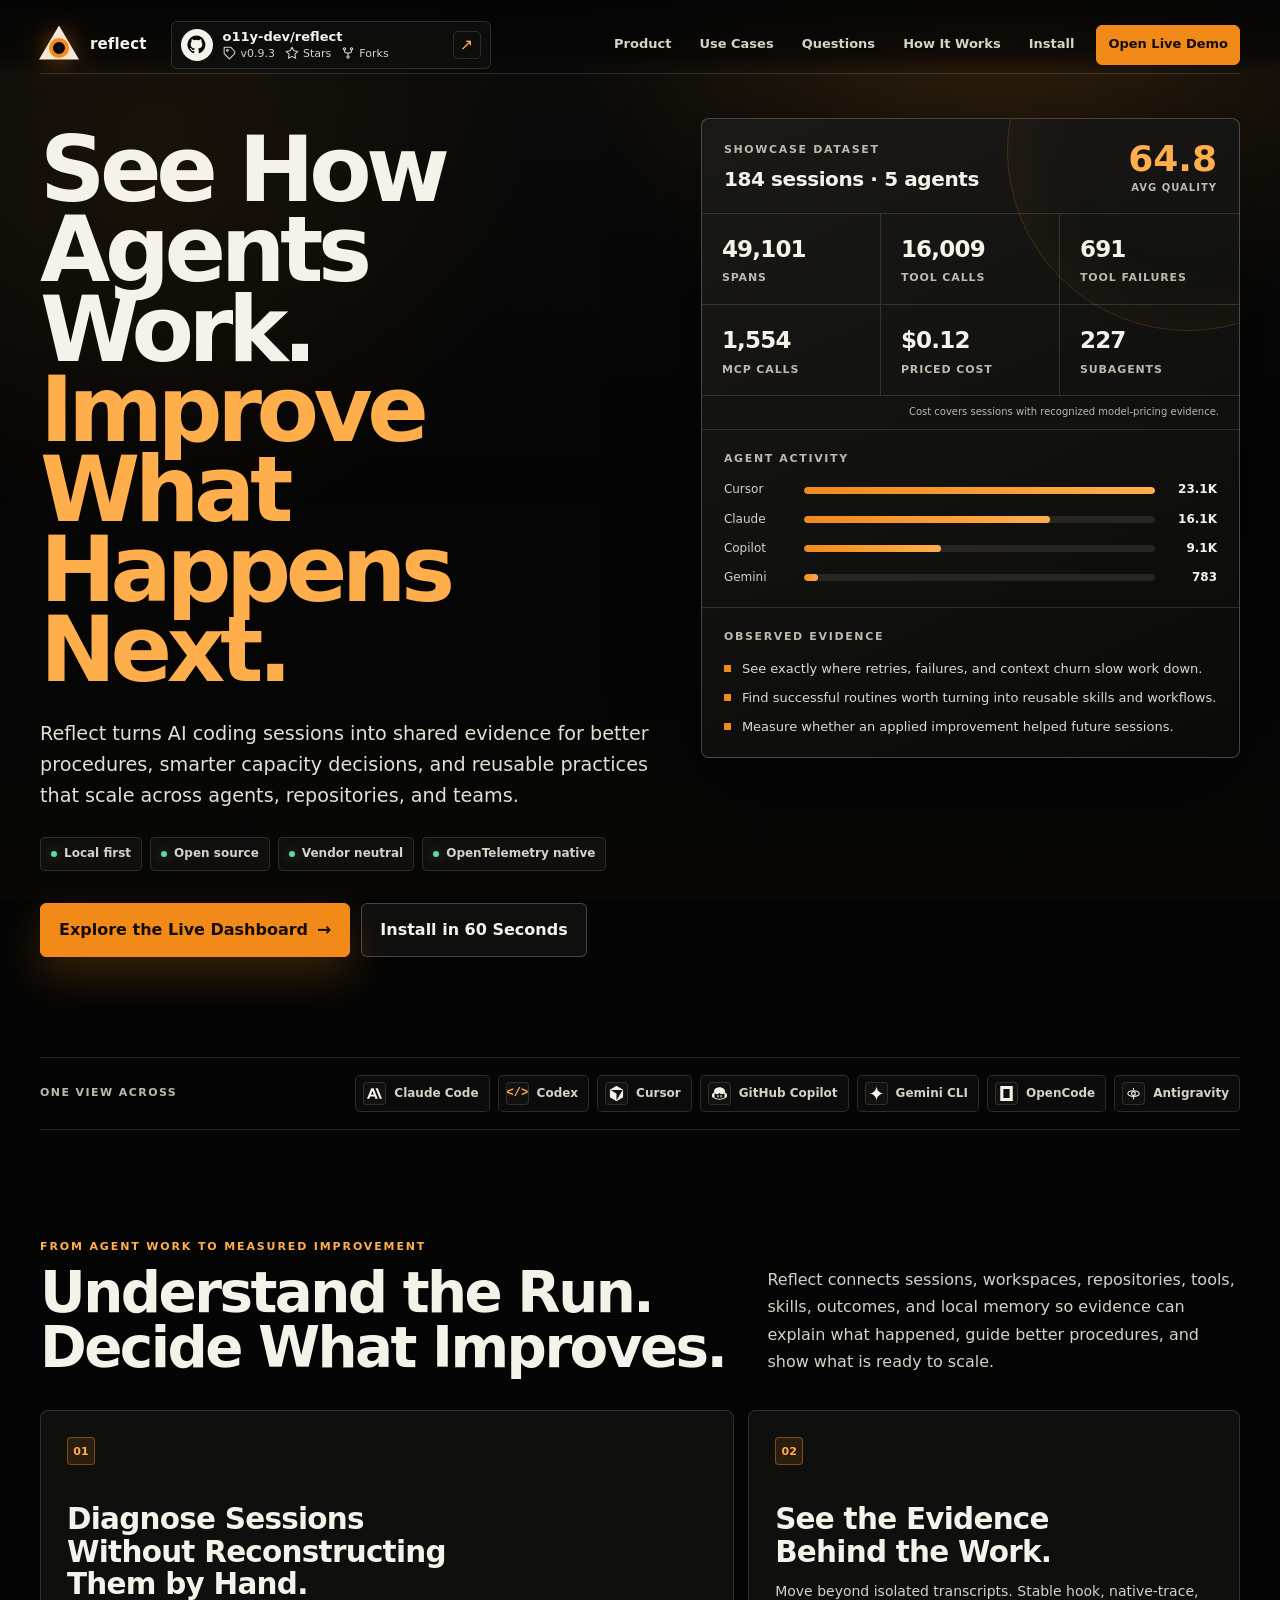
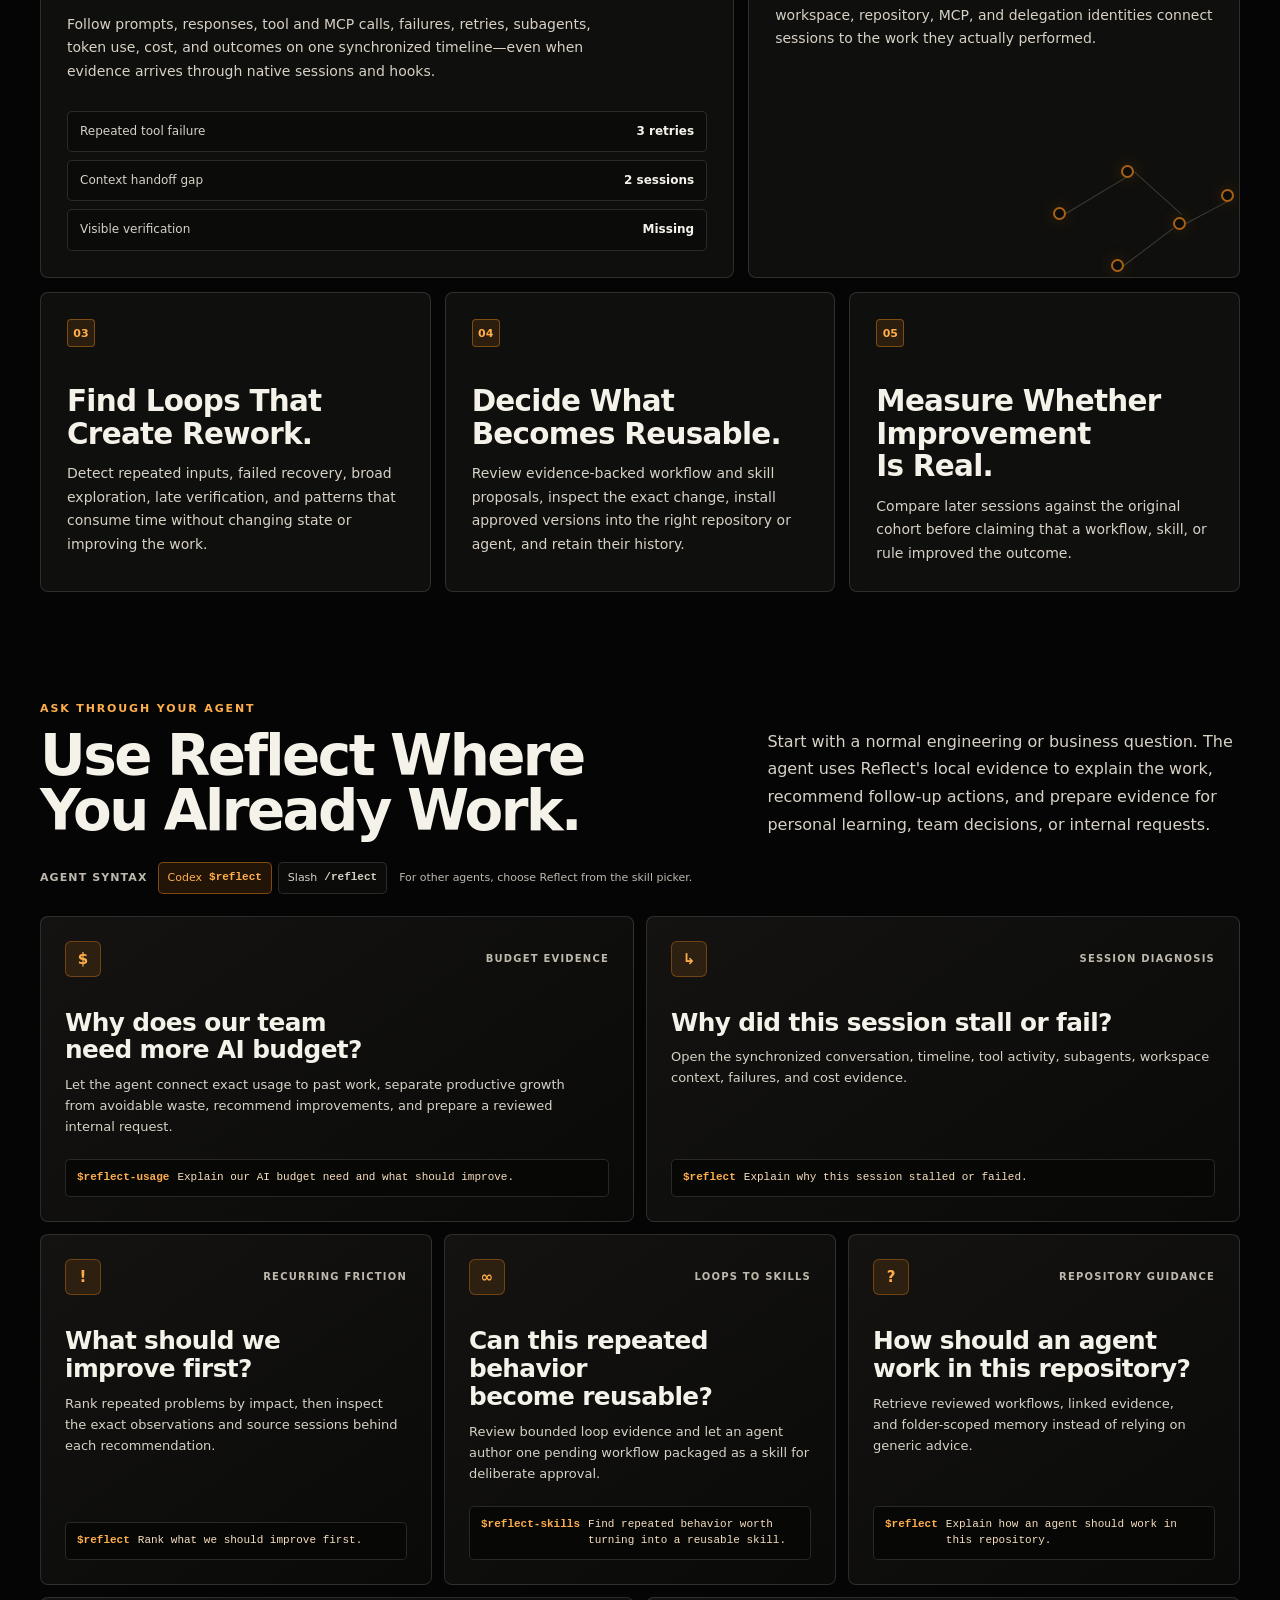
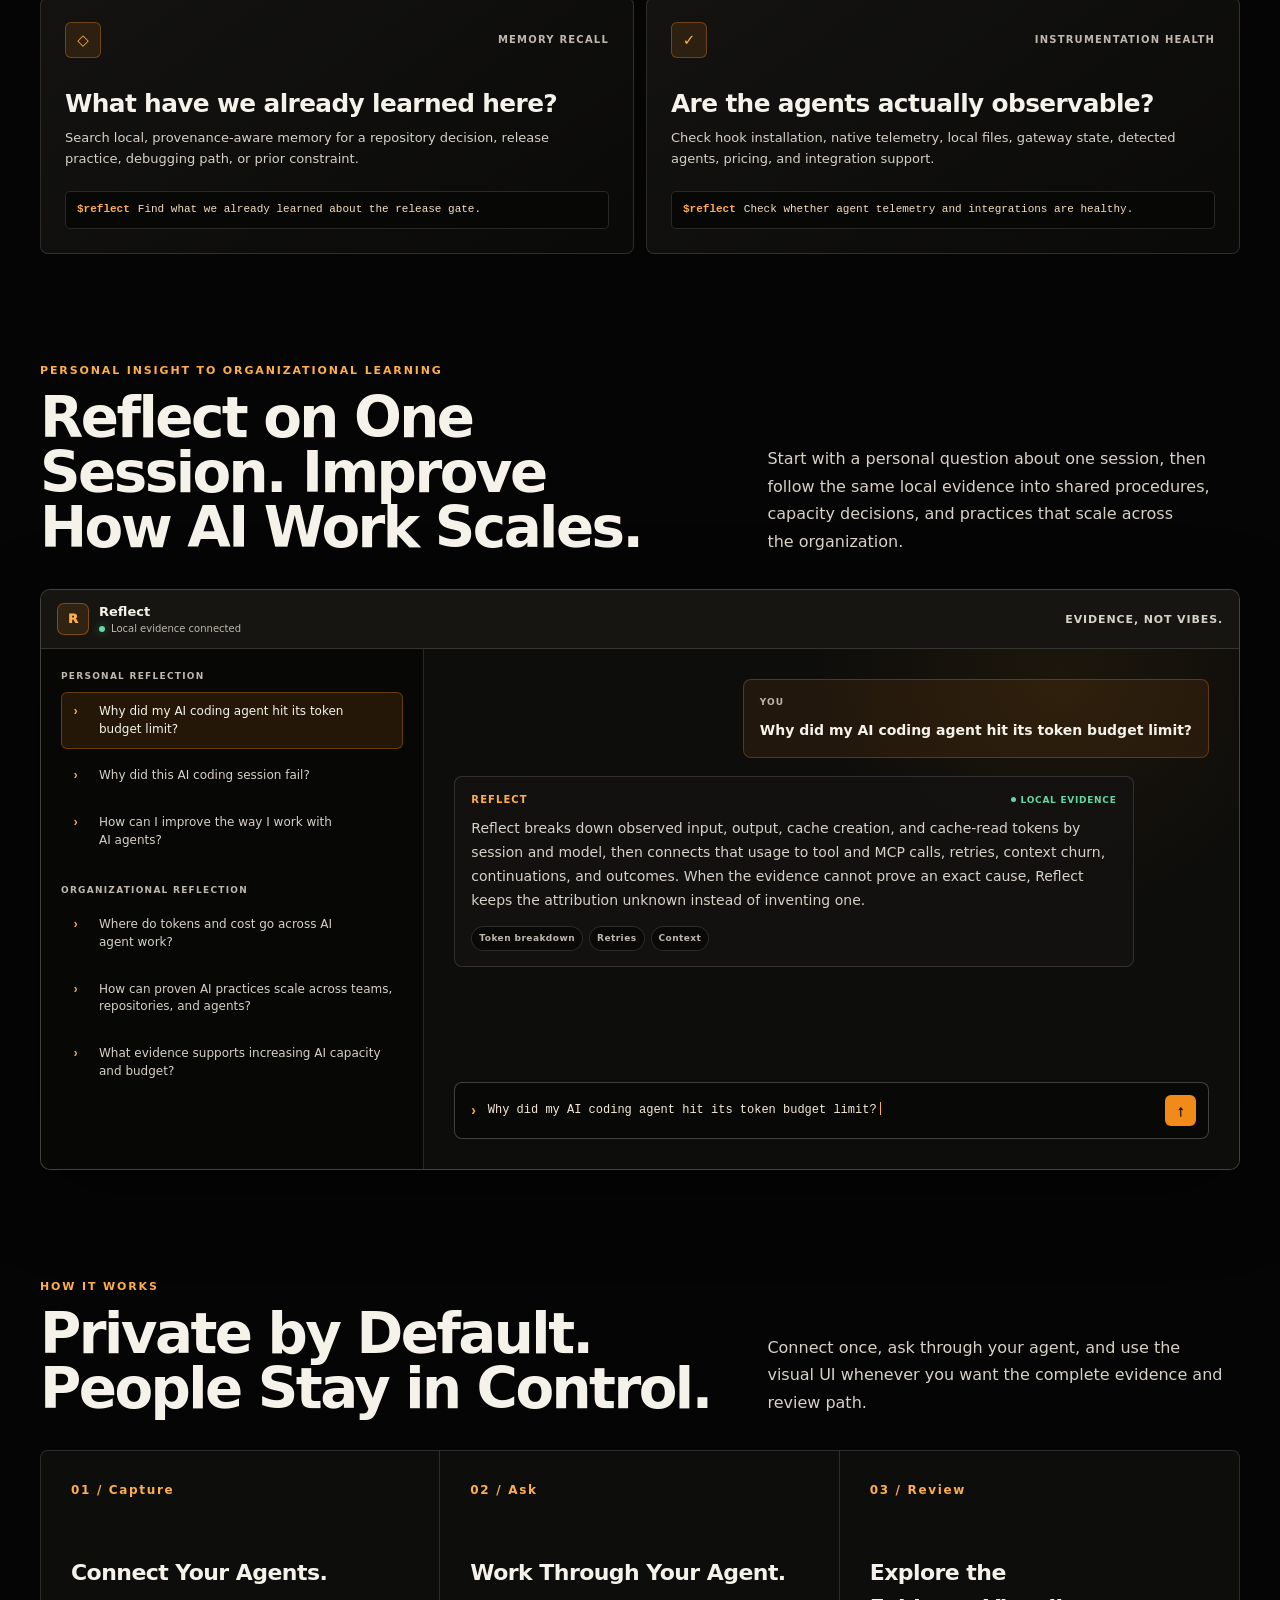
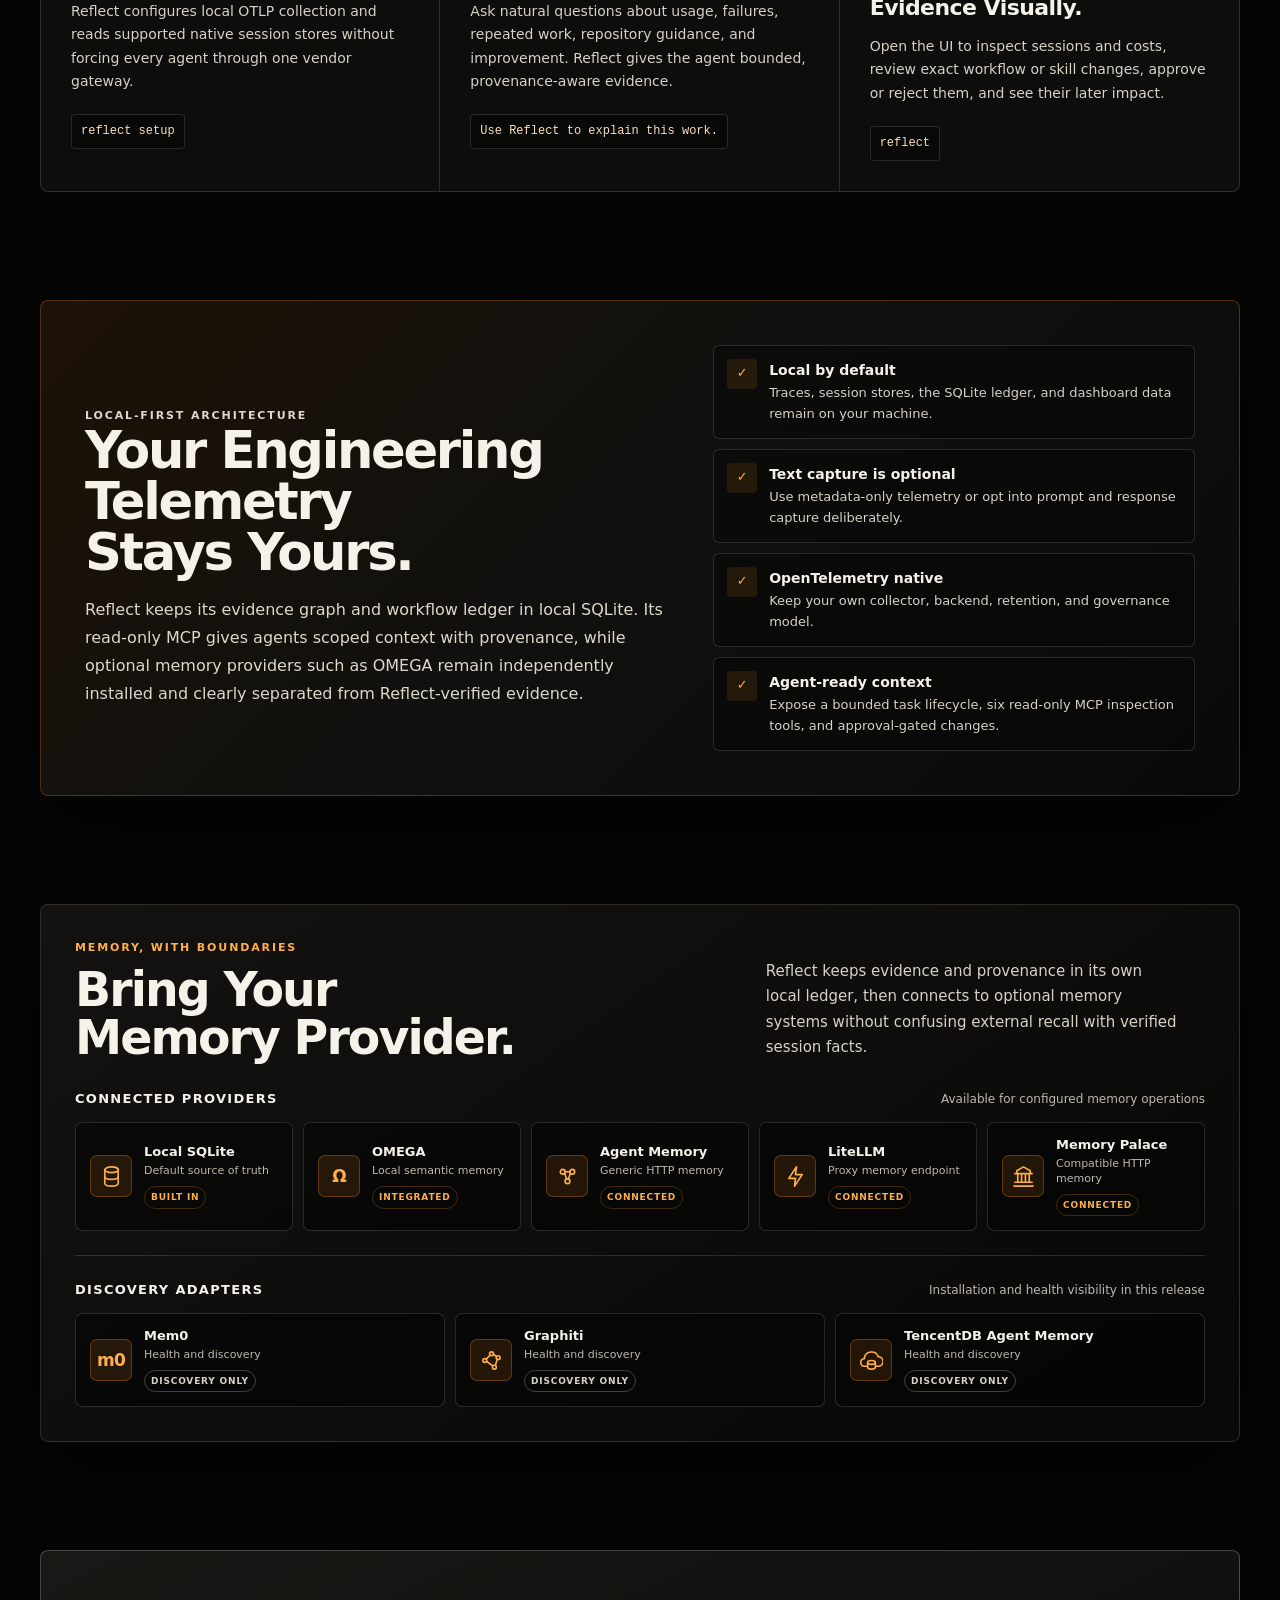
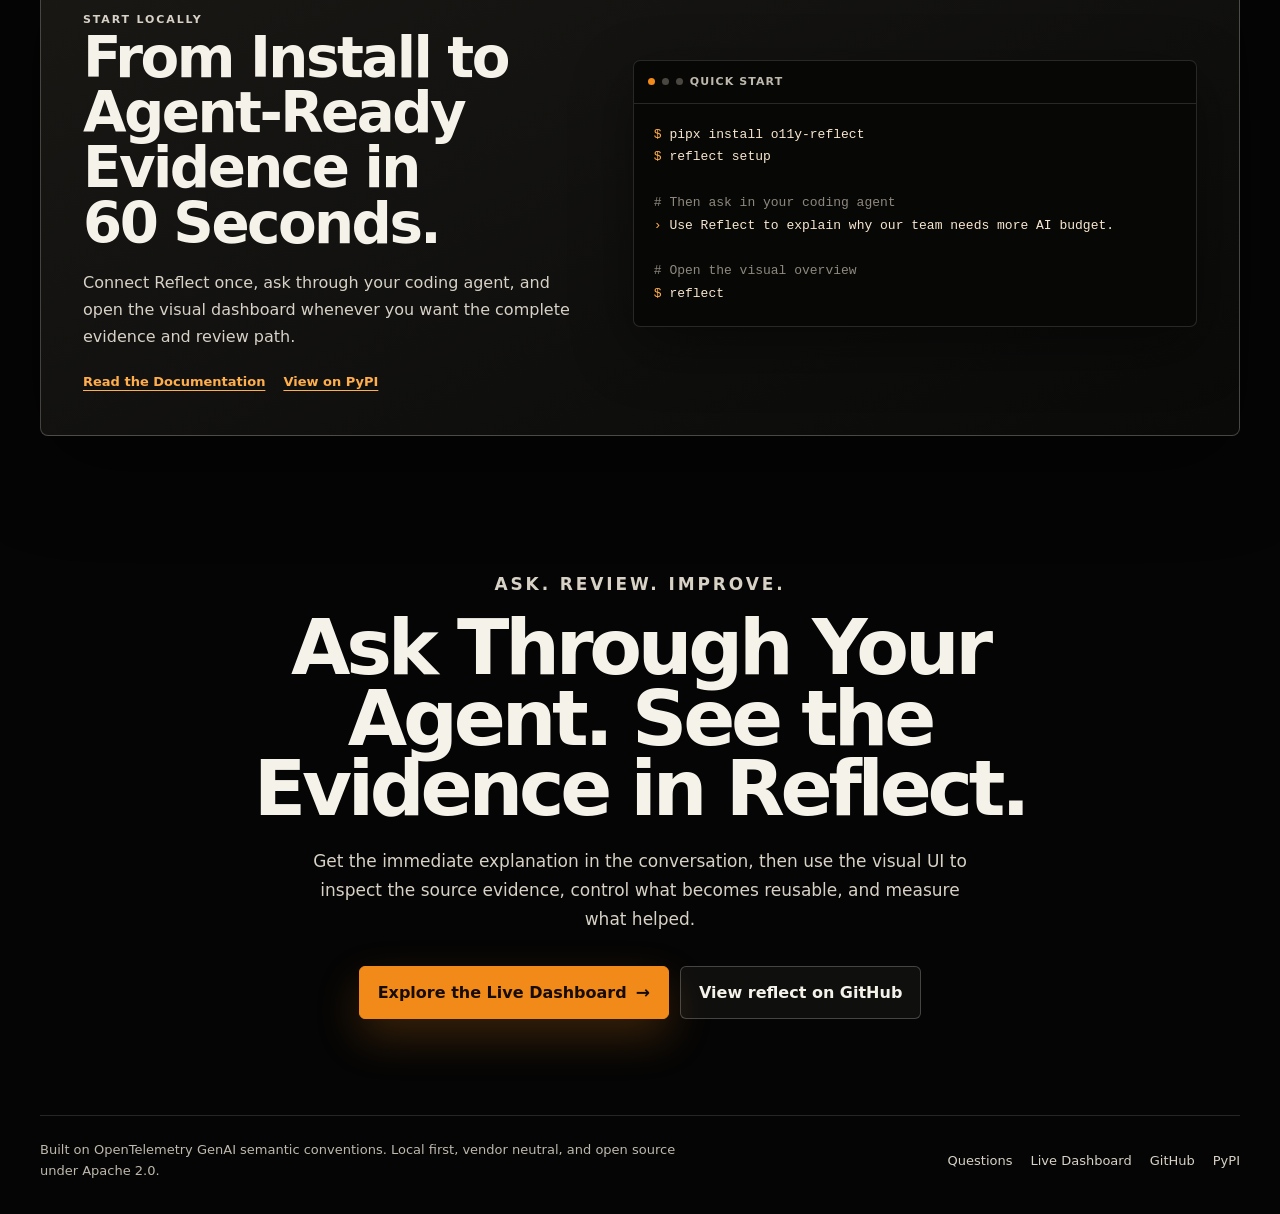
==== commit f8ba630e: "Fix incremental improve preparation" ====
--- a/docs/index.html
+++ b/docs/index.html
@@ -480,7 +480,7 @@
             <small>Local-first · Open source · Apache 2.0</small>
           </span>
           <span class="repo-stats" id="repo-stats" aria-live="polite" aria-atomic="true" aria-busy="true">
-            <span class="repo-stat"><svg width="17" height="17" viewBox="0 0 24 24" aria-hidden="true"><path d="M20 13 11 22l-9-9V2h11l7 7Z"/><circle cx="7.5" cy="7.5" r="1.5"/></svg><span id="repo-release">v0.9.2</span></span>
+            <span class="repo-stat"><svg width="17" height="17" viewBox="0 0 24 24" aria-hidden="true"><path d="M20 13 11 22l-9-9V2h11l7 7Z"/><circle cx="7.5" cy="7.5" r="1.5"/></svg><span id="repo-release">v0.9.3</span></span>
             <span class="repo-stat"><svg width="17" height="17" viewBox="0 0 24 24" aria-hidden="true"><path d="m12 2 3.09 6.26L22 9.27l-5 4.87 1.18 6.88L12 17.77l-6.18 3.25L7 14.14 2 9.27l6.91-1.01Z"/></svg><span id="repo-stars">Stars</span></span>
             <span class="repo-stat"><svg width="17" height="17" viewBox="0 0 24 24" aria-hidden="true"><circle cx="6" cy="5" r="2"/><circle cx="18" cy="5" r="2"/><circle cx="12" cy="19" r="2"/><path d="M6 7v2c0 2 2 3 6 3s6-1 6-3V7M12 12v5"/></svg><span id="repo-forks">Forks</span></span>
           </span>
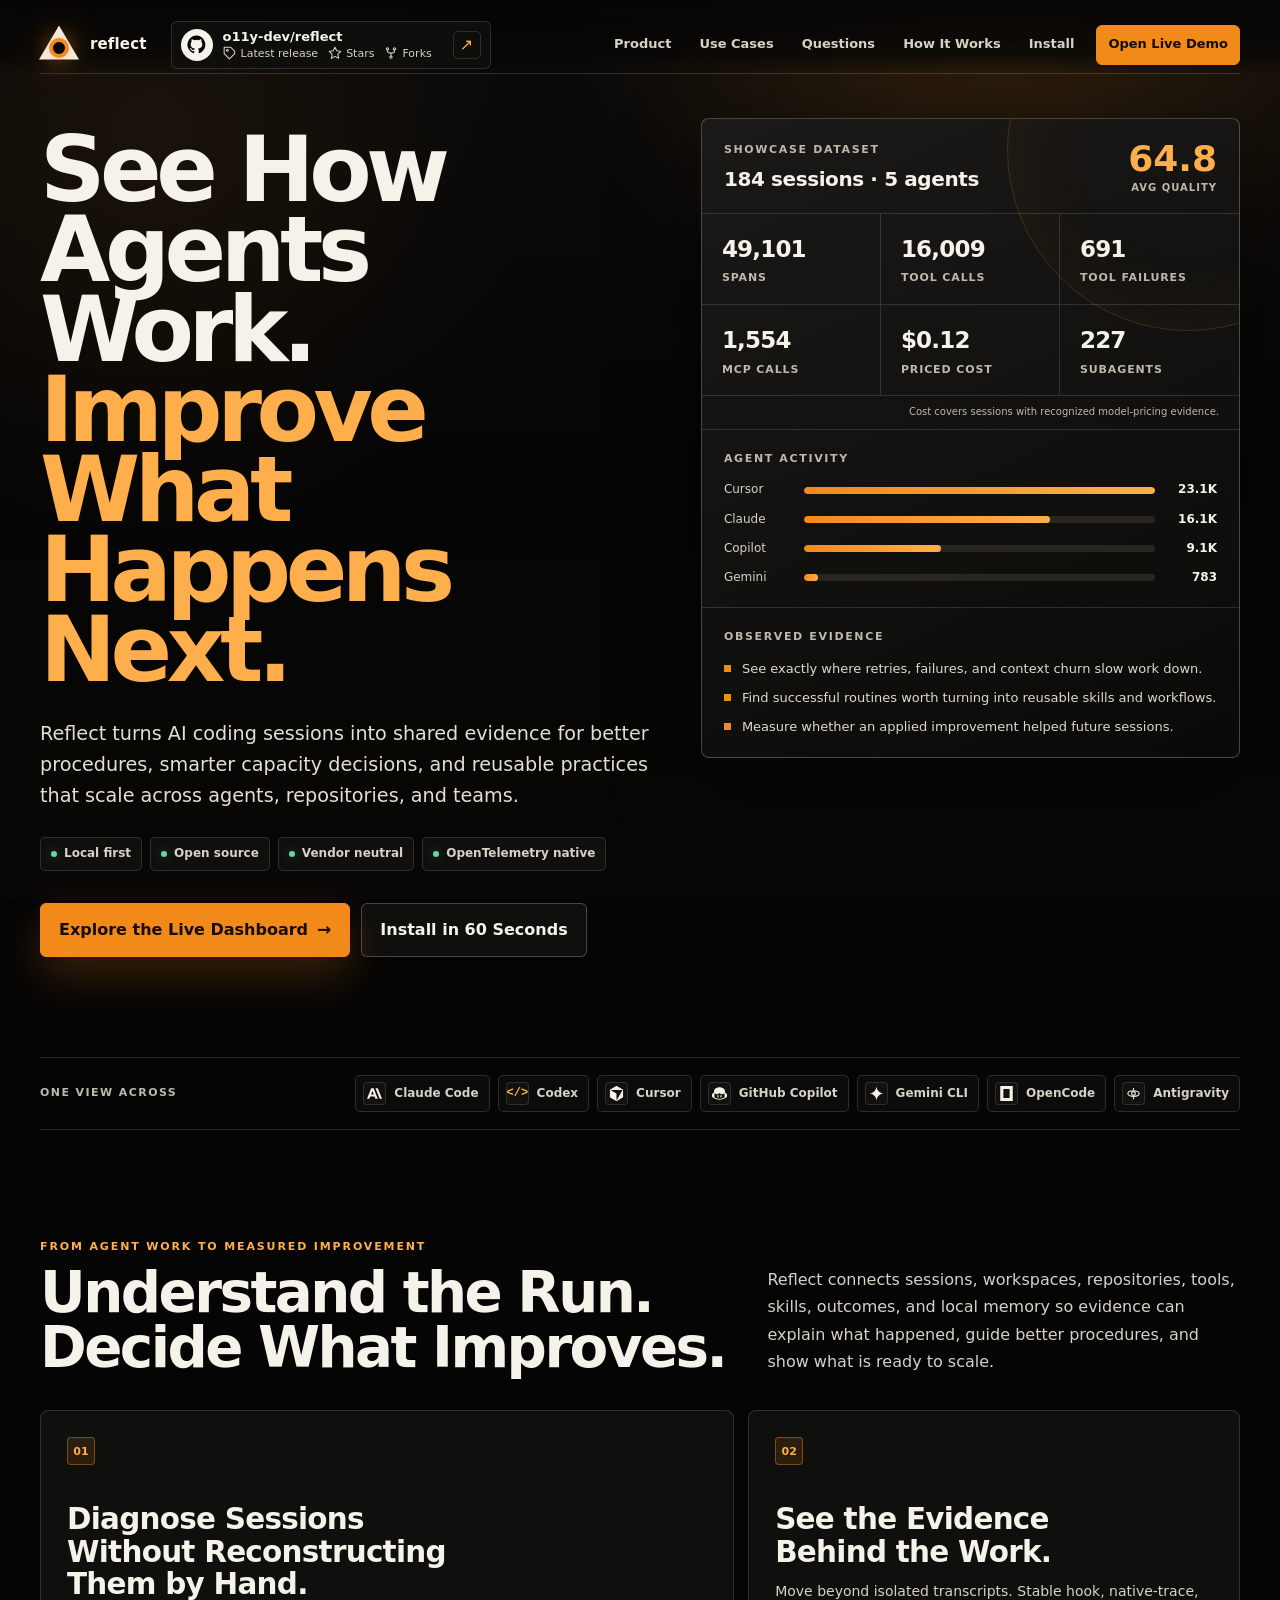
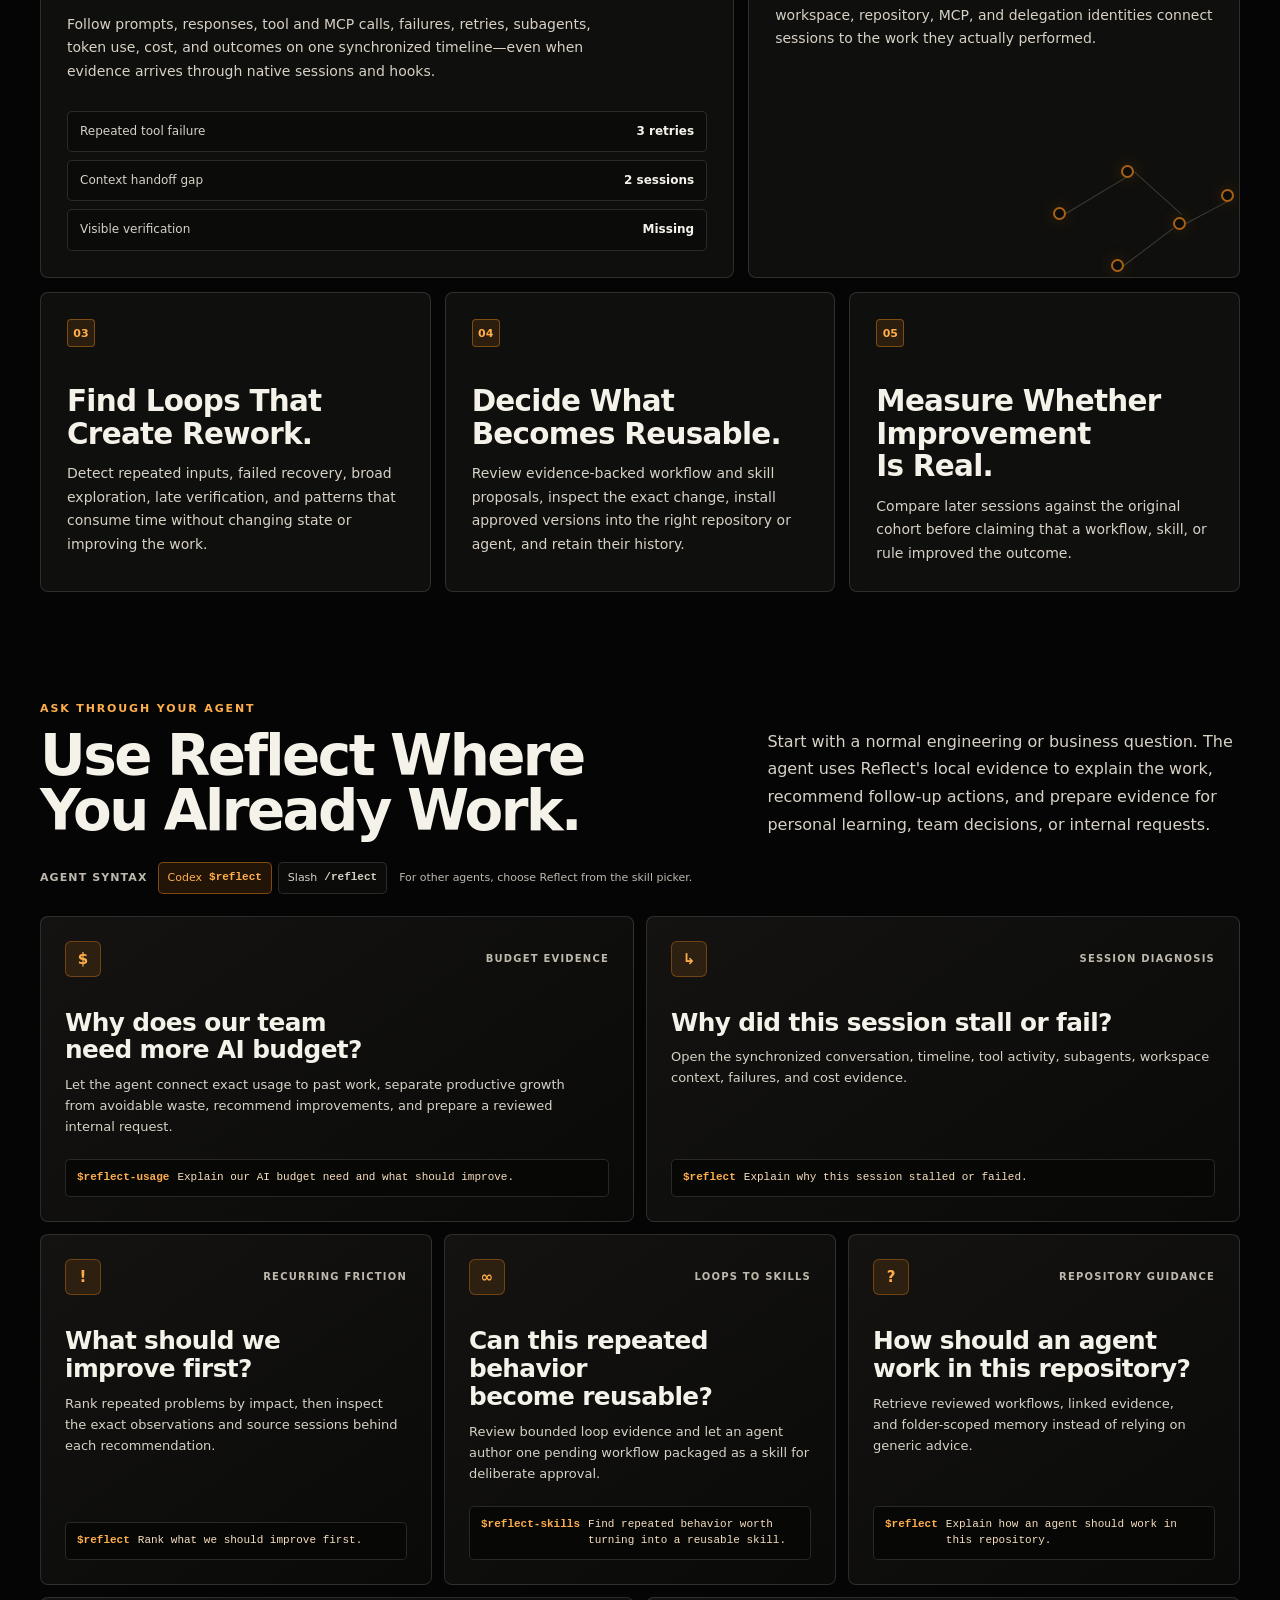
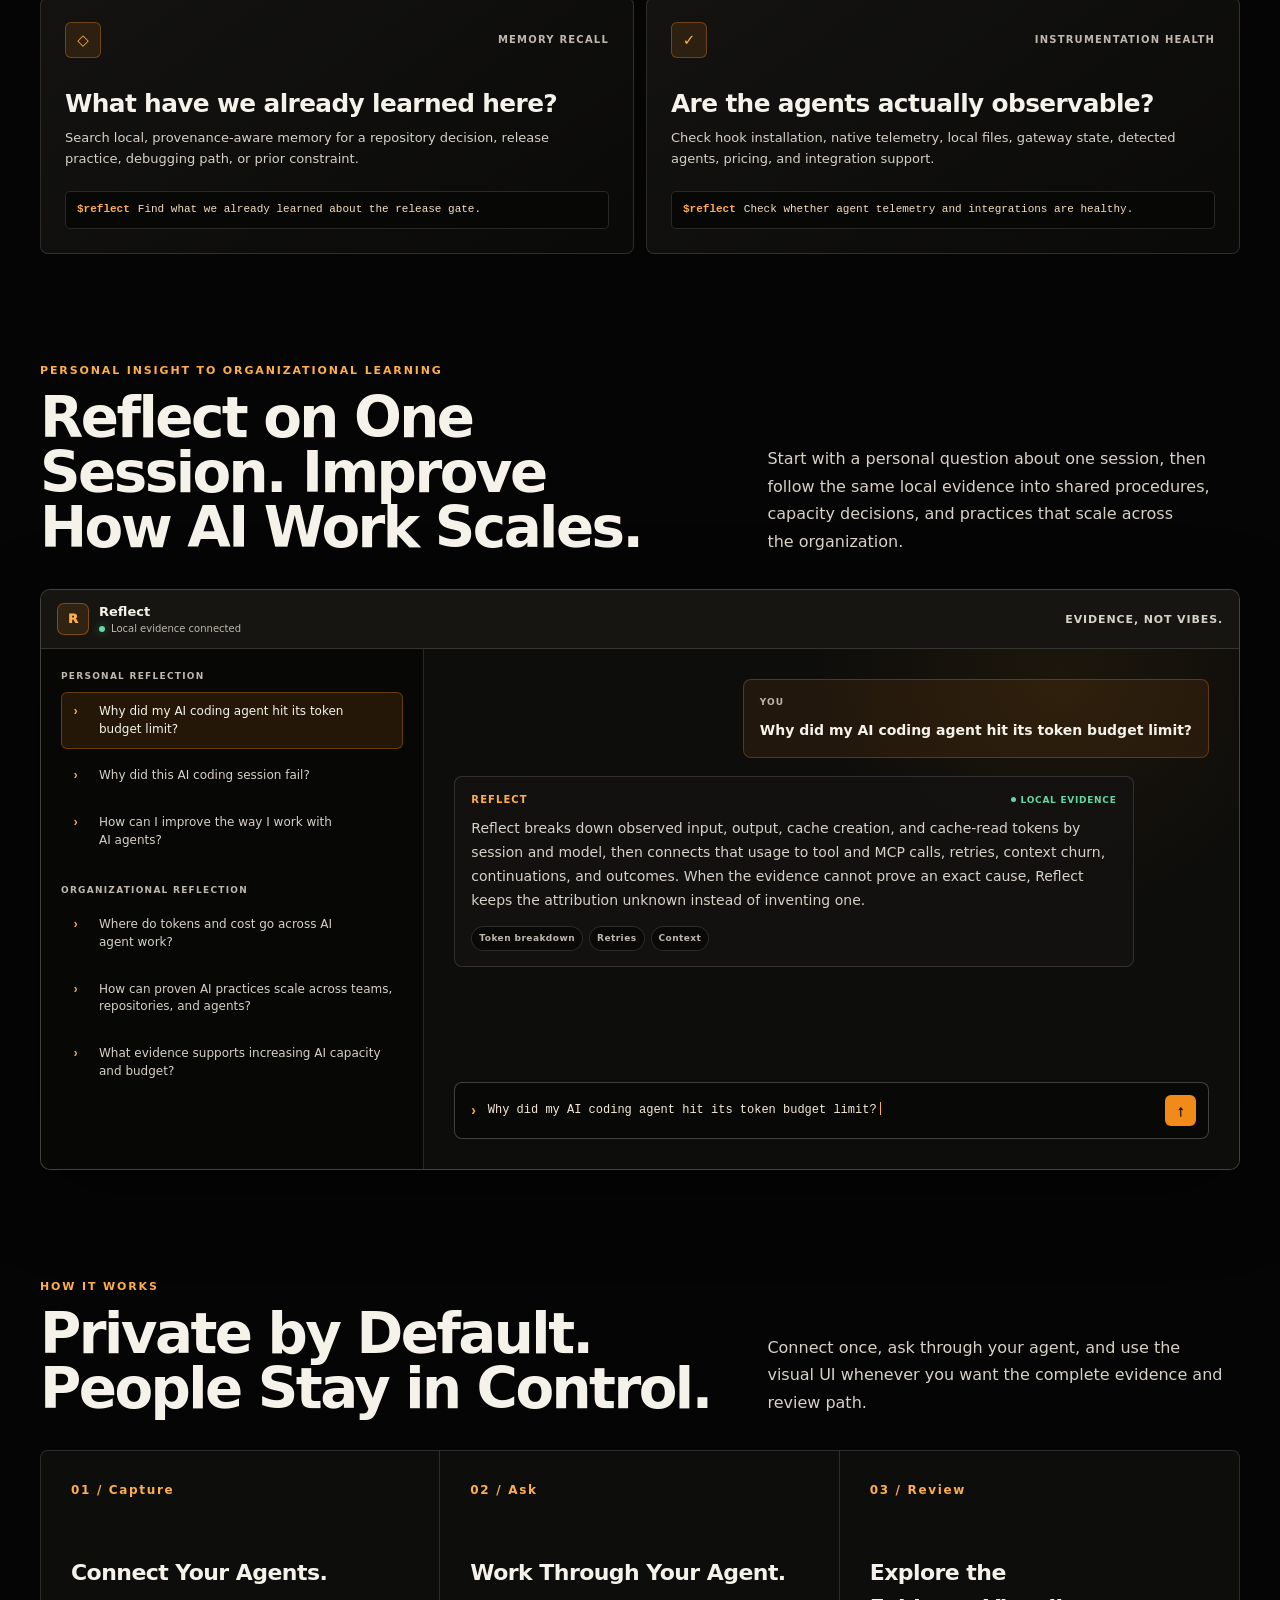
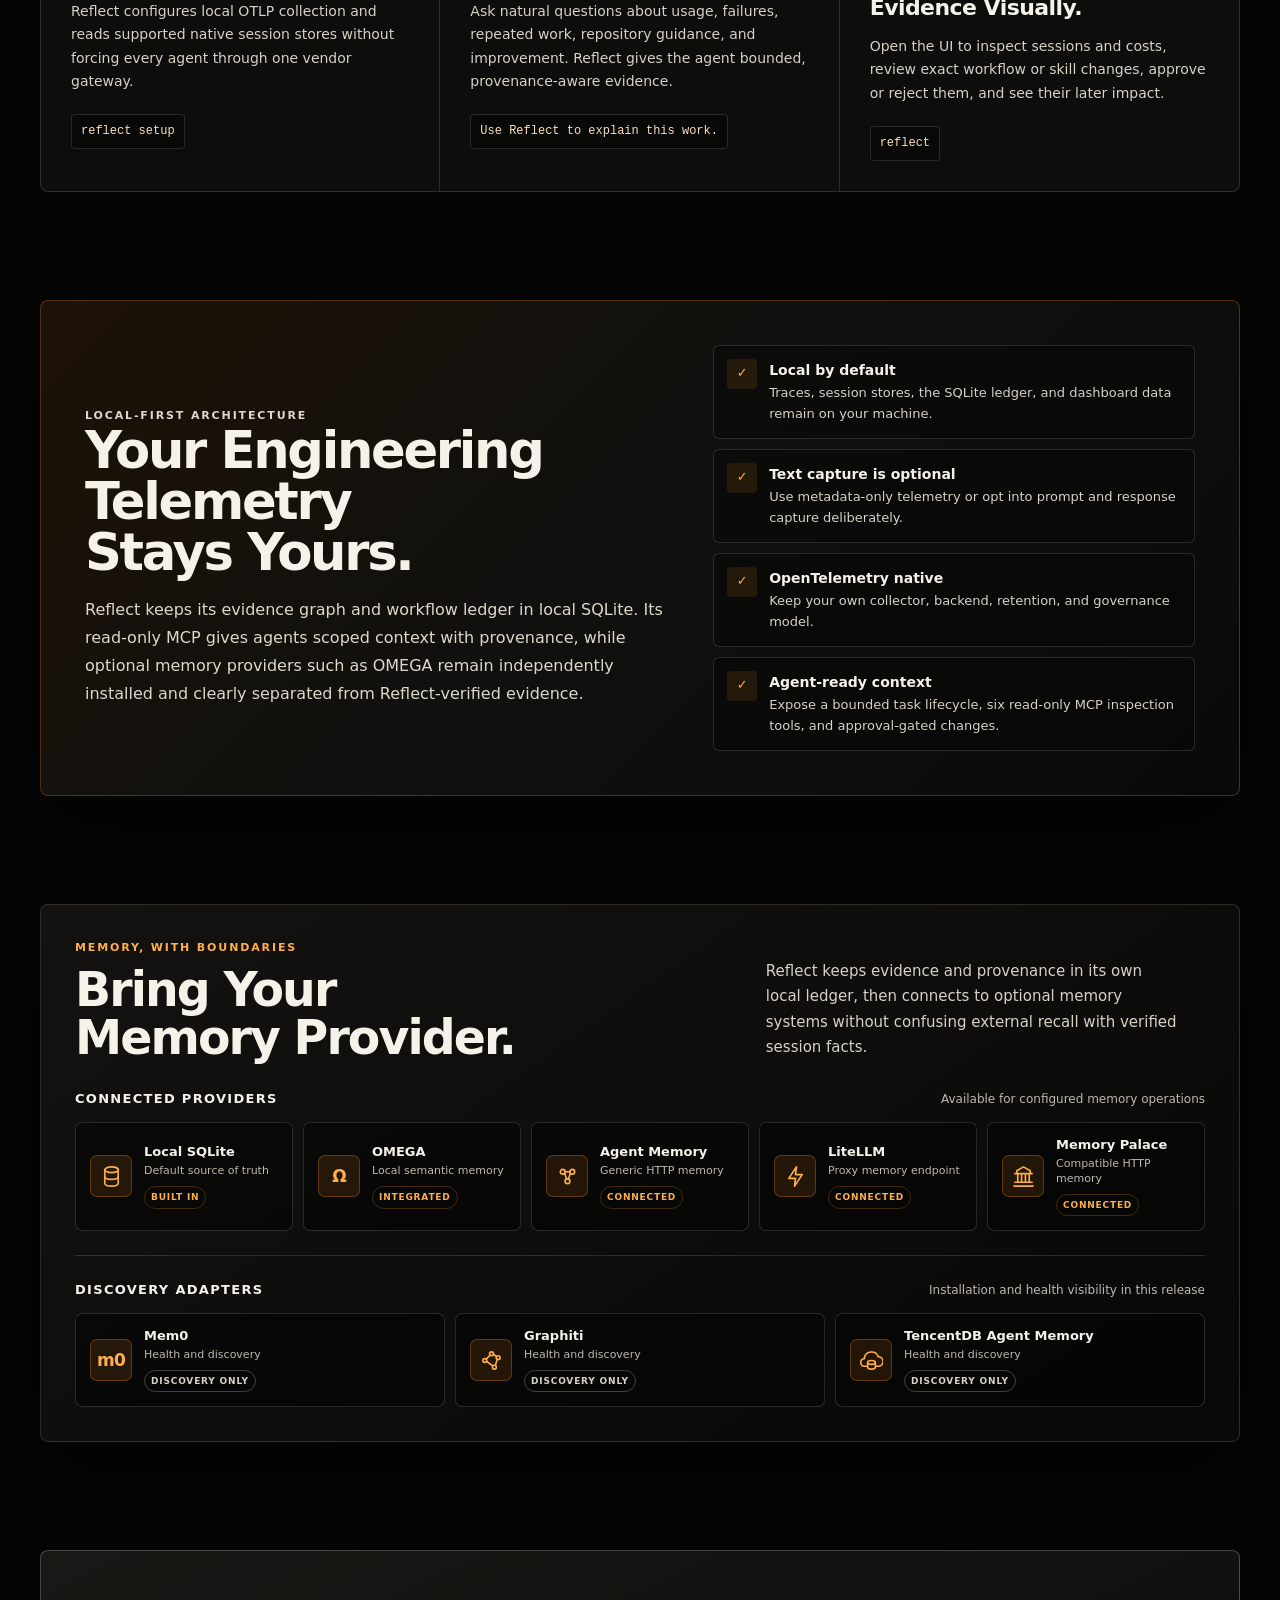
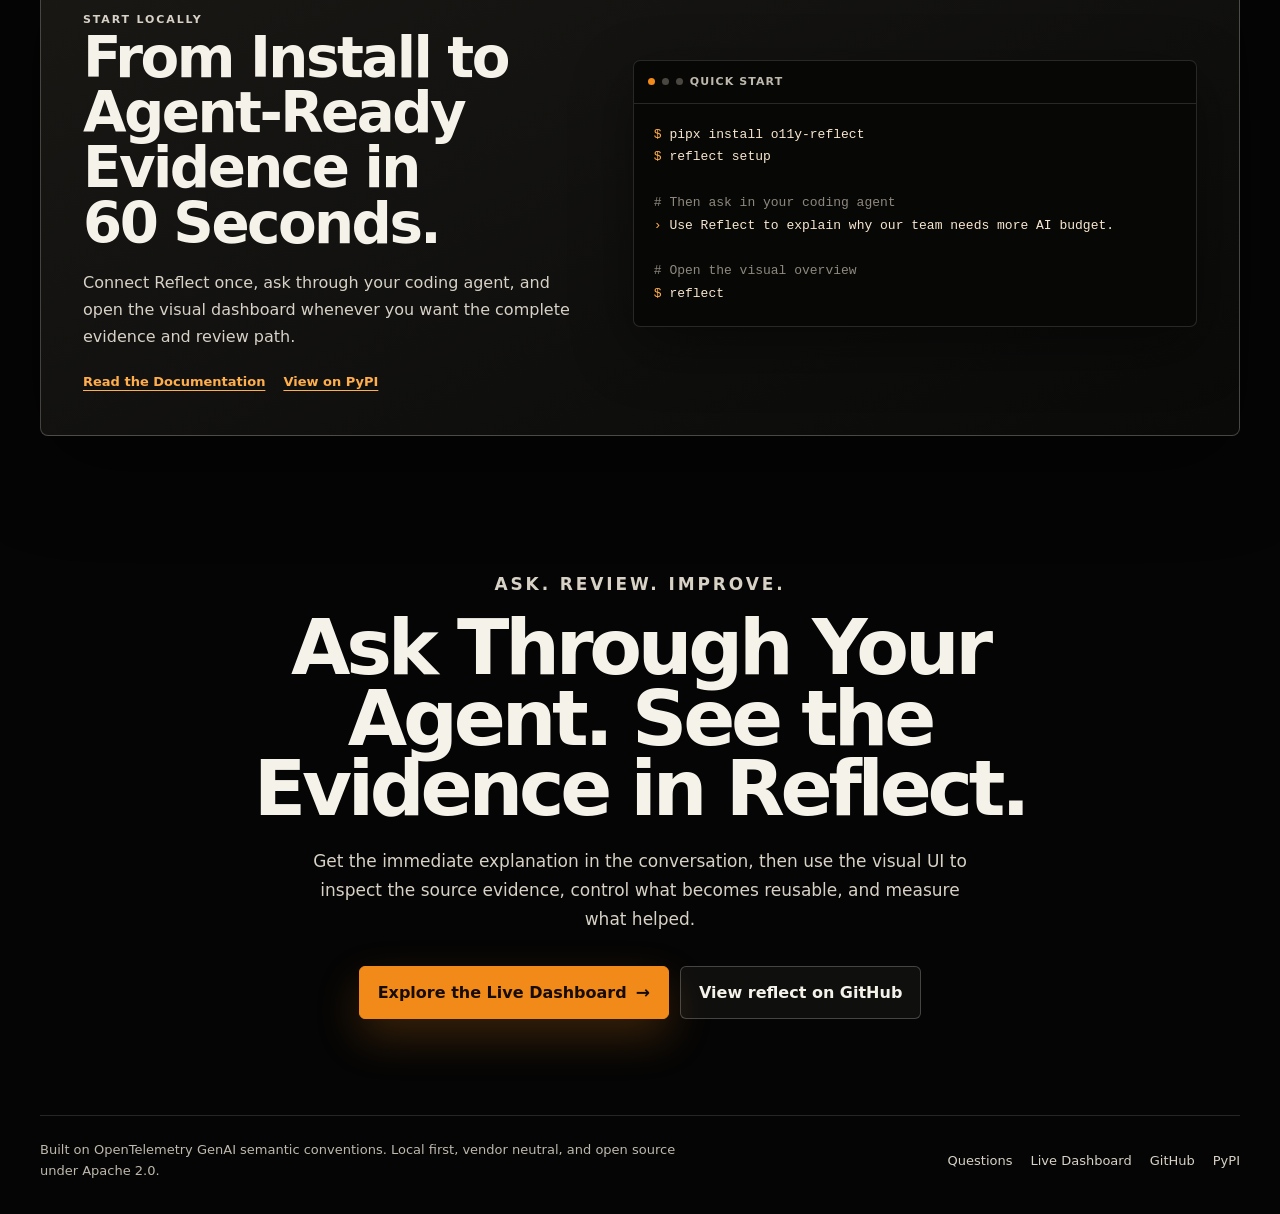
==== commit 7be79b24: "Derive landing release badge from GitHub" ====
--- a/docs/index.html
+++ b/docs/index.html
@@ -480,7 +480,7 @@
             <small>Local-first · Open source · Apache 2.0</small>
           </span>
           <span class="repo-stats" id="repo-stats" aria-live="polite" aria-atomic="true" aria-busy="true">
-            <span class="repo-stat"><svg width="17" height="17" viewBox="0 0 24 24" aria-hidden="true"><path d="M20 13 11 22l-9-9V2h11l7 7Z"/><circle cx="7.5" cy="7.5" r="1.5"/></svg><span id="repo-release">v0.9.3</span></span>
+            <span class="repo-stat"><svg width="17" height="17" viewBox="0 0 24 24" aria-hidden="true"><path d="M20 13 11 22l-9-9V2h11l7 7Z"/><circle cx="7.5" cy="7.5" r="1.5"/></svg><span id="repo-release">Latest release</span></span>
             <span class="repo-stat"><svg width="17" height="17" viewBox="0 0 24 24" aria-hidden="true"><path d="m12 2 3.09 6.26L22 9.27l-5 4.87 1.18 6.88L12 17.77l-6.18 3.25L7 14.14 2 9.27l6.91-1.01Z"/></svg><span id="repo-stars">Stars</span></span>
             <span class="repo-stat"><svg width="17" height="17" viewBox="0 0 24 24" aria-hidden="true"><circle cx="6" cy="5" r="2"/><circle cx="18" cy="5" r="2"/><circle cx="12" cy="19" r="2"/><path d="M6 7v2c0 2 2 3 6 3s6-1 6-3V7M12 12v5"/></svg><span id="repo-forks">Forks</span></span>
           </span>
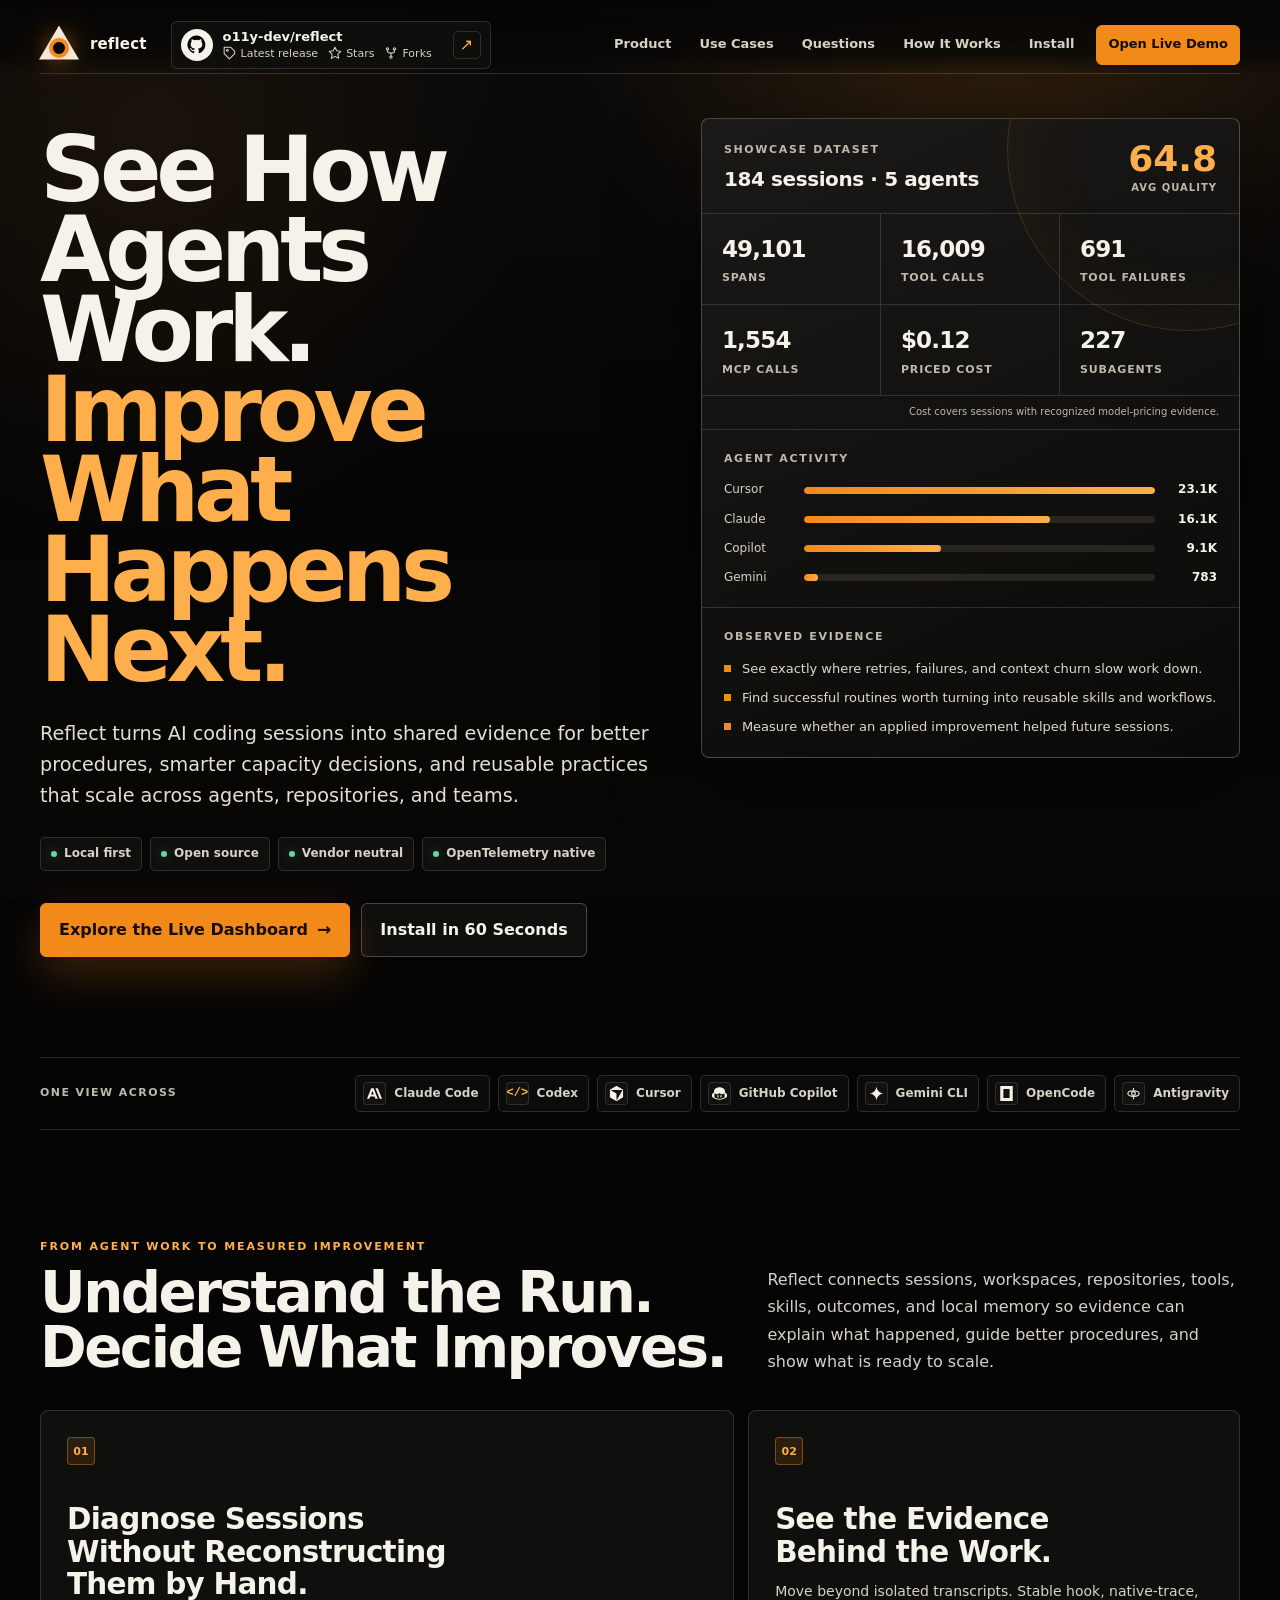
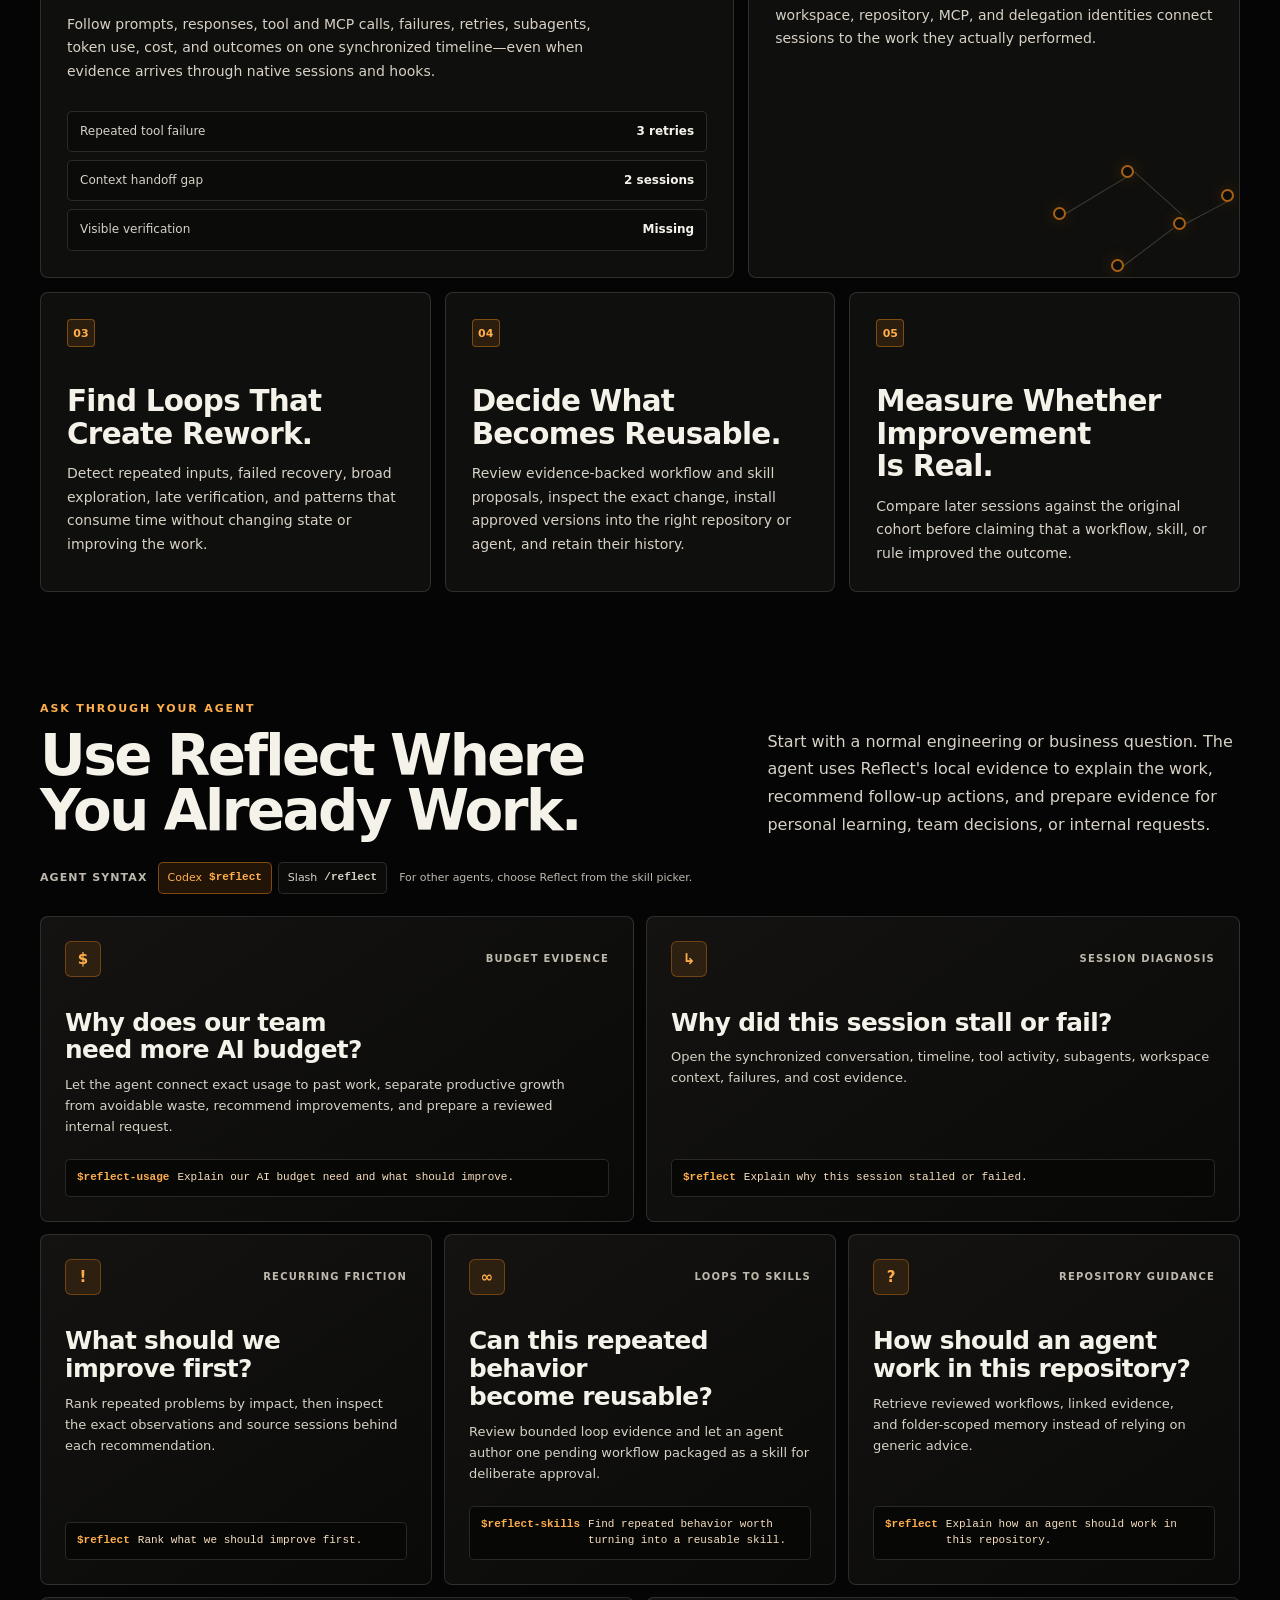
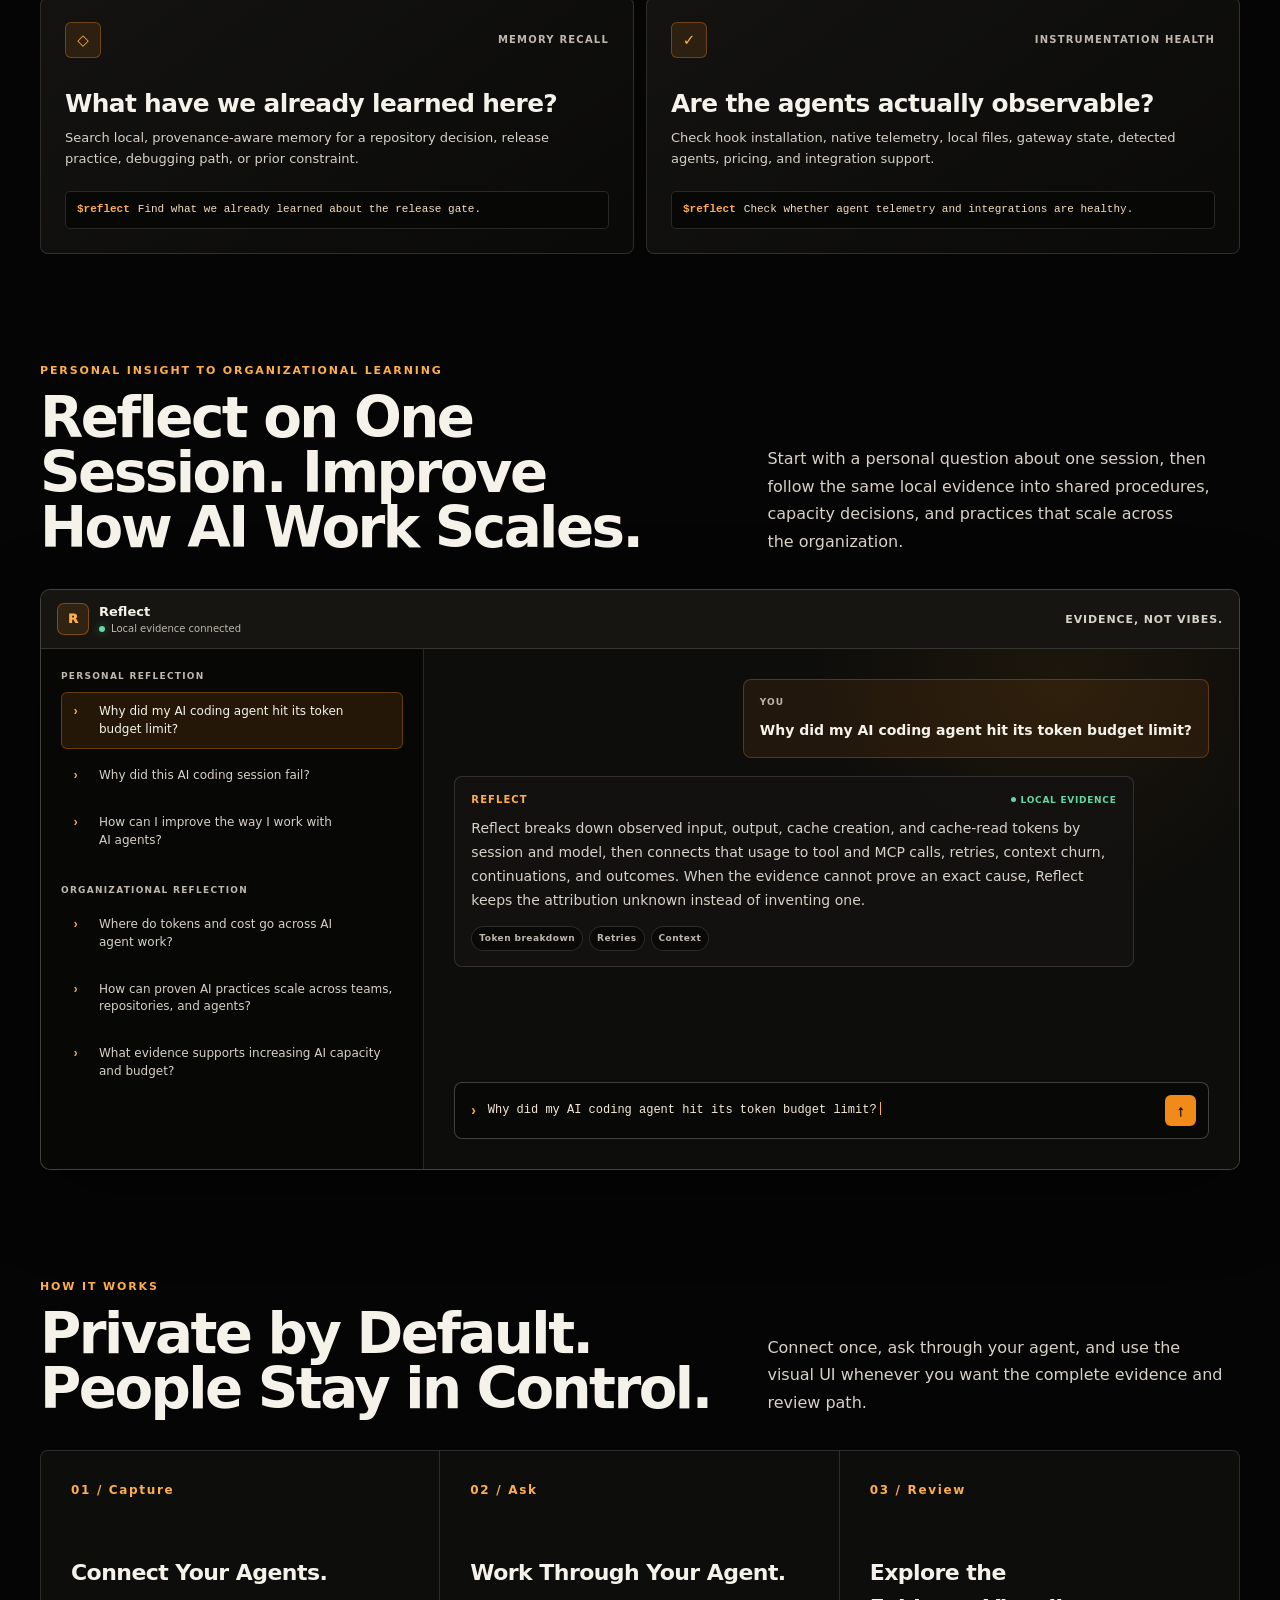
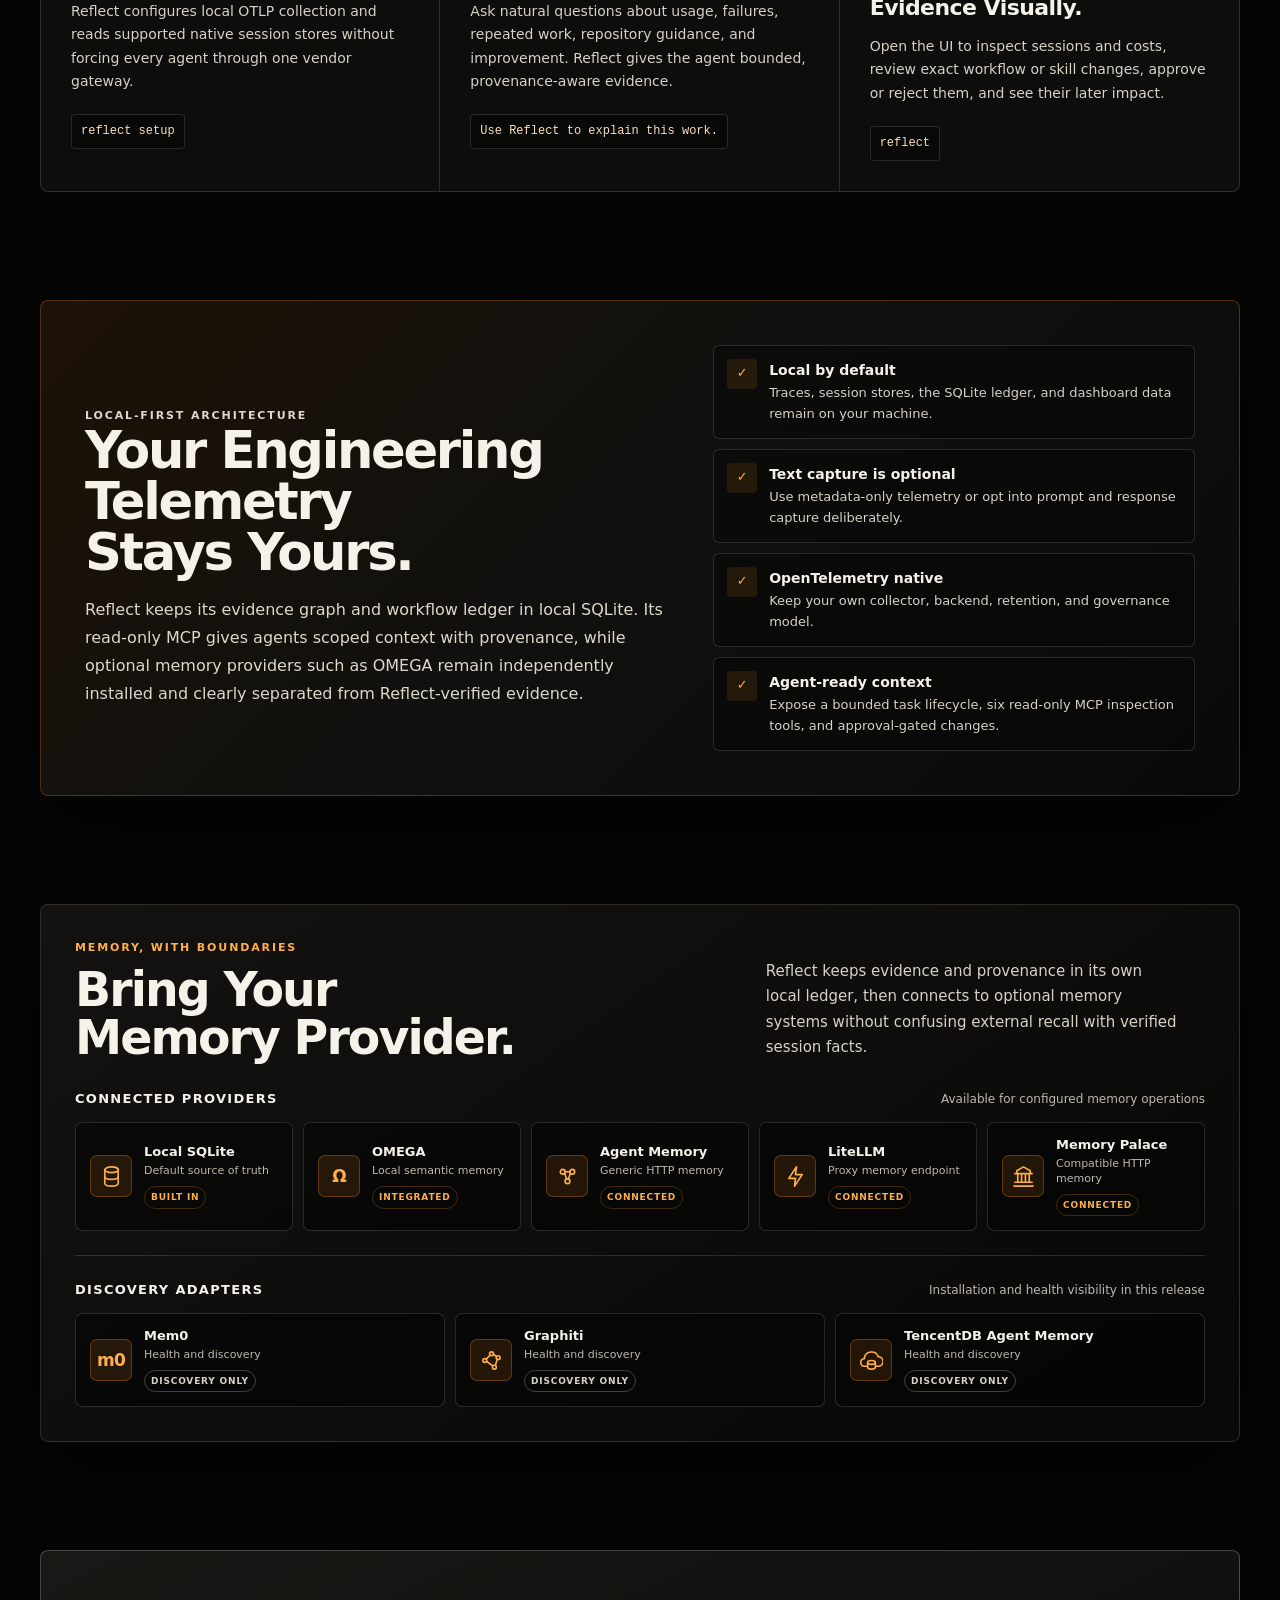
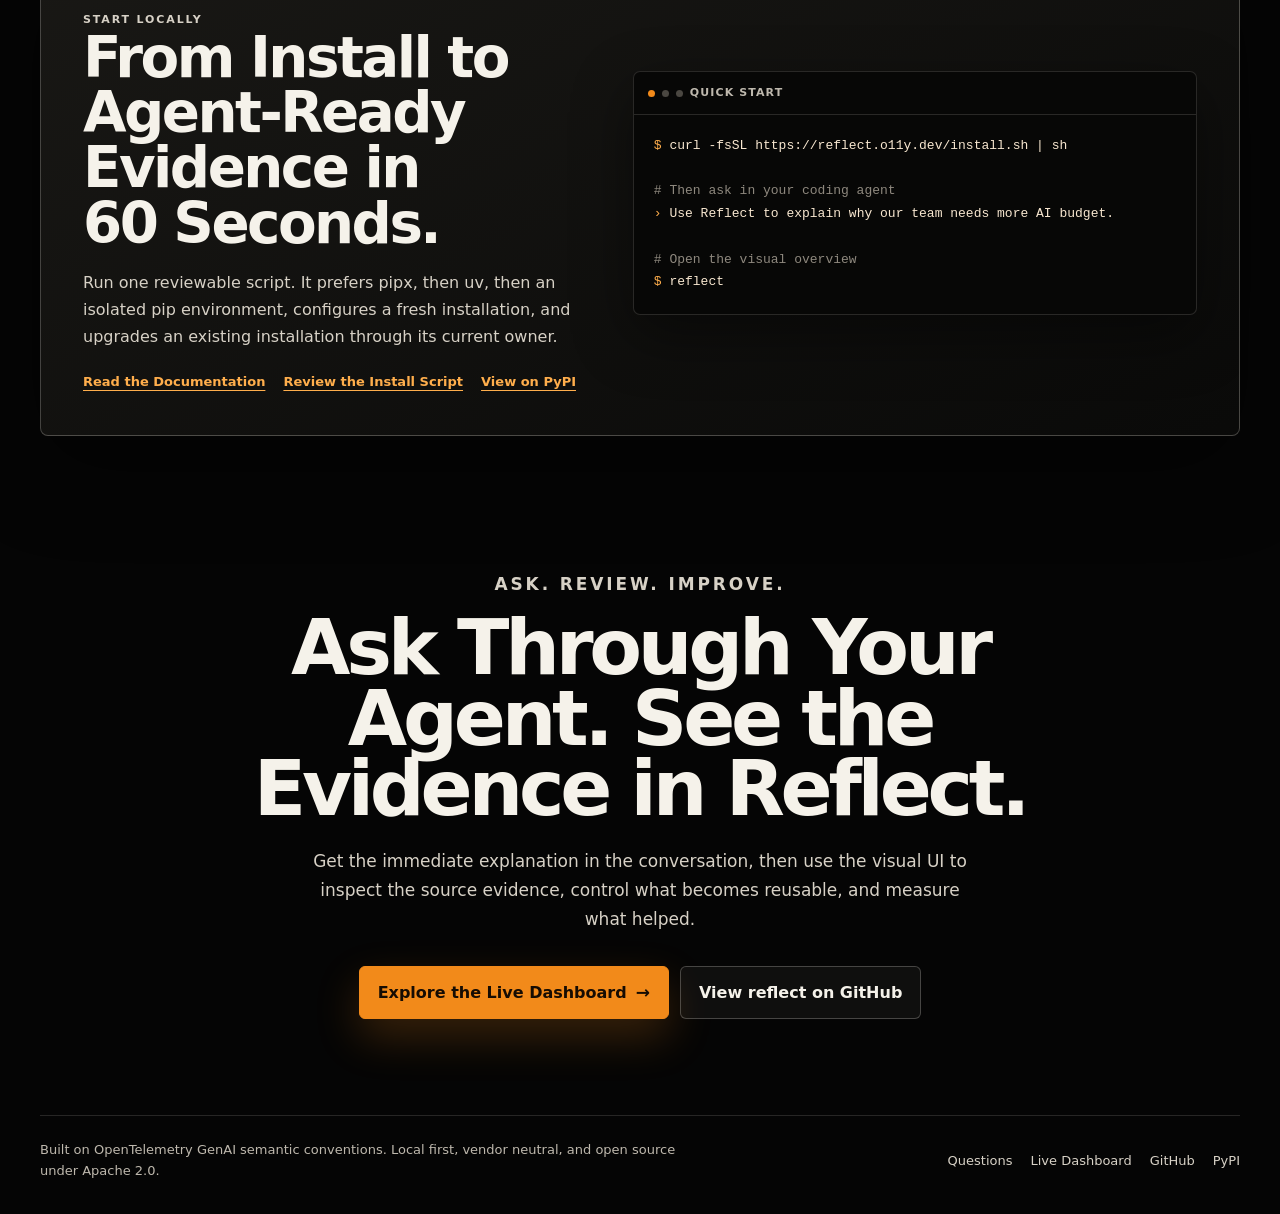
==== commit 940e7278: "feat: add trusted installer and filter runtime trace noise" ====
--- a/docs/index.html
+++ b/docs/index.html
@@ -36,10 +36,10 @@
         "@type": "SoftwareApplication",
         "name": "reflect",
         "applicationCategory": "DeveloperApplication",
-        "operatingSystem": "macOS, Linux, Windows",
+        "operatingSystem": "macOS, Linux",
         "description": "Evidence-backed improvement for AI agent work. Reflect turns local sessions into better procedures, smarter capacity decisions, reusable practices, and measured improvements across teams.",
         "url": "https://reflect.o11y.dev/",
-        "downloadUrl": "https://pypi.org/project/o11y-reflect/",
+        "downloadUrl": "https://reflect.o11y.dev/install.sh",
         "offers": { "@type": "Offer", "price": "0", "priceCurrency": "USD" },
         "license": "https://www.apache.org/licenses/LICENSE-2.0"
       },
@@ -913,16 +913,16 @@
           <div>
             <p class="kicker">Start Locally</p>
             <h2 id="install-title">From Install to Agent-Ready Evidence in 60 Seconds.</h2>
-            <p>Connect Reflect once, ask through your coding agent, and open the visual dashboard whenever you want the complete evidence and review path.</p>
+            <p>Run one reviewable script. It prefers pipx, then uv, then an isolated pip environment, configures a fresh installation, and upgrades an existing installation through its current owner.</p>
             <div class="install-links">
               <a href="https://github.com/o11y-dev/reflect">Read the Documentation</a>
+              <a href="./install.sh">Review the Install Script</a>
               <a href="https://pypi.org/project/o11y-reflect/">View on PyPI</a>
             </div>
           </div>
           <div class="terminal">
             <div class="terminal-head"><span class="terminal-dot"></span><span class="terminal-dot"></span><span class="terminal-dot"></span><span>Quick Start</span></div>
-            <pre tabindex="0"><code translate="no"><span class="prompt">$</span> pipx install o11y-reflect
-<span class="prompt">$</span> reflect setup
+            <pre tabindex="0"><code translate="no"><span class="prompt">$</span> curl -fsSL https://reflect.o11y.dev/install.sh | sh
 
 <span class="comment"># Then ask in your coding agent</span>
 <span class="prompt">›</span> Use Reflect to explain why our team needs more AI budget.
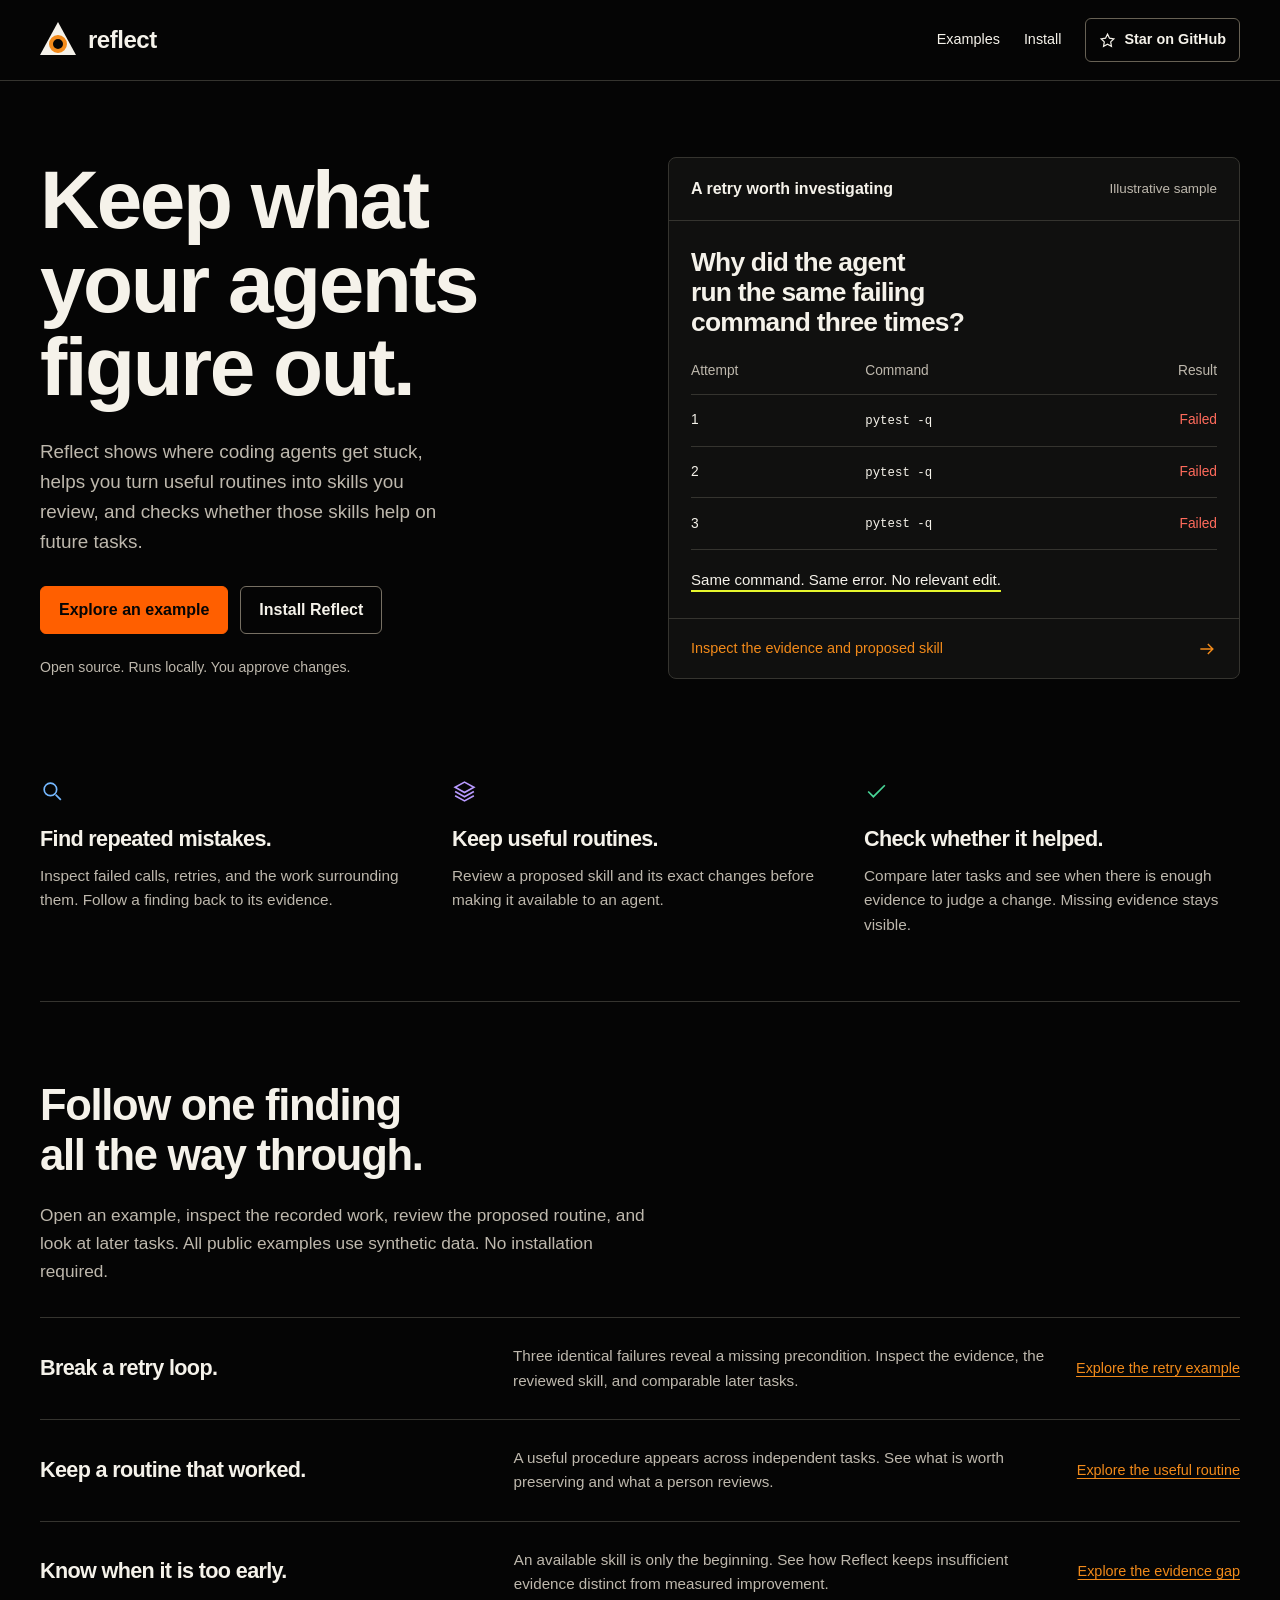
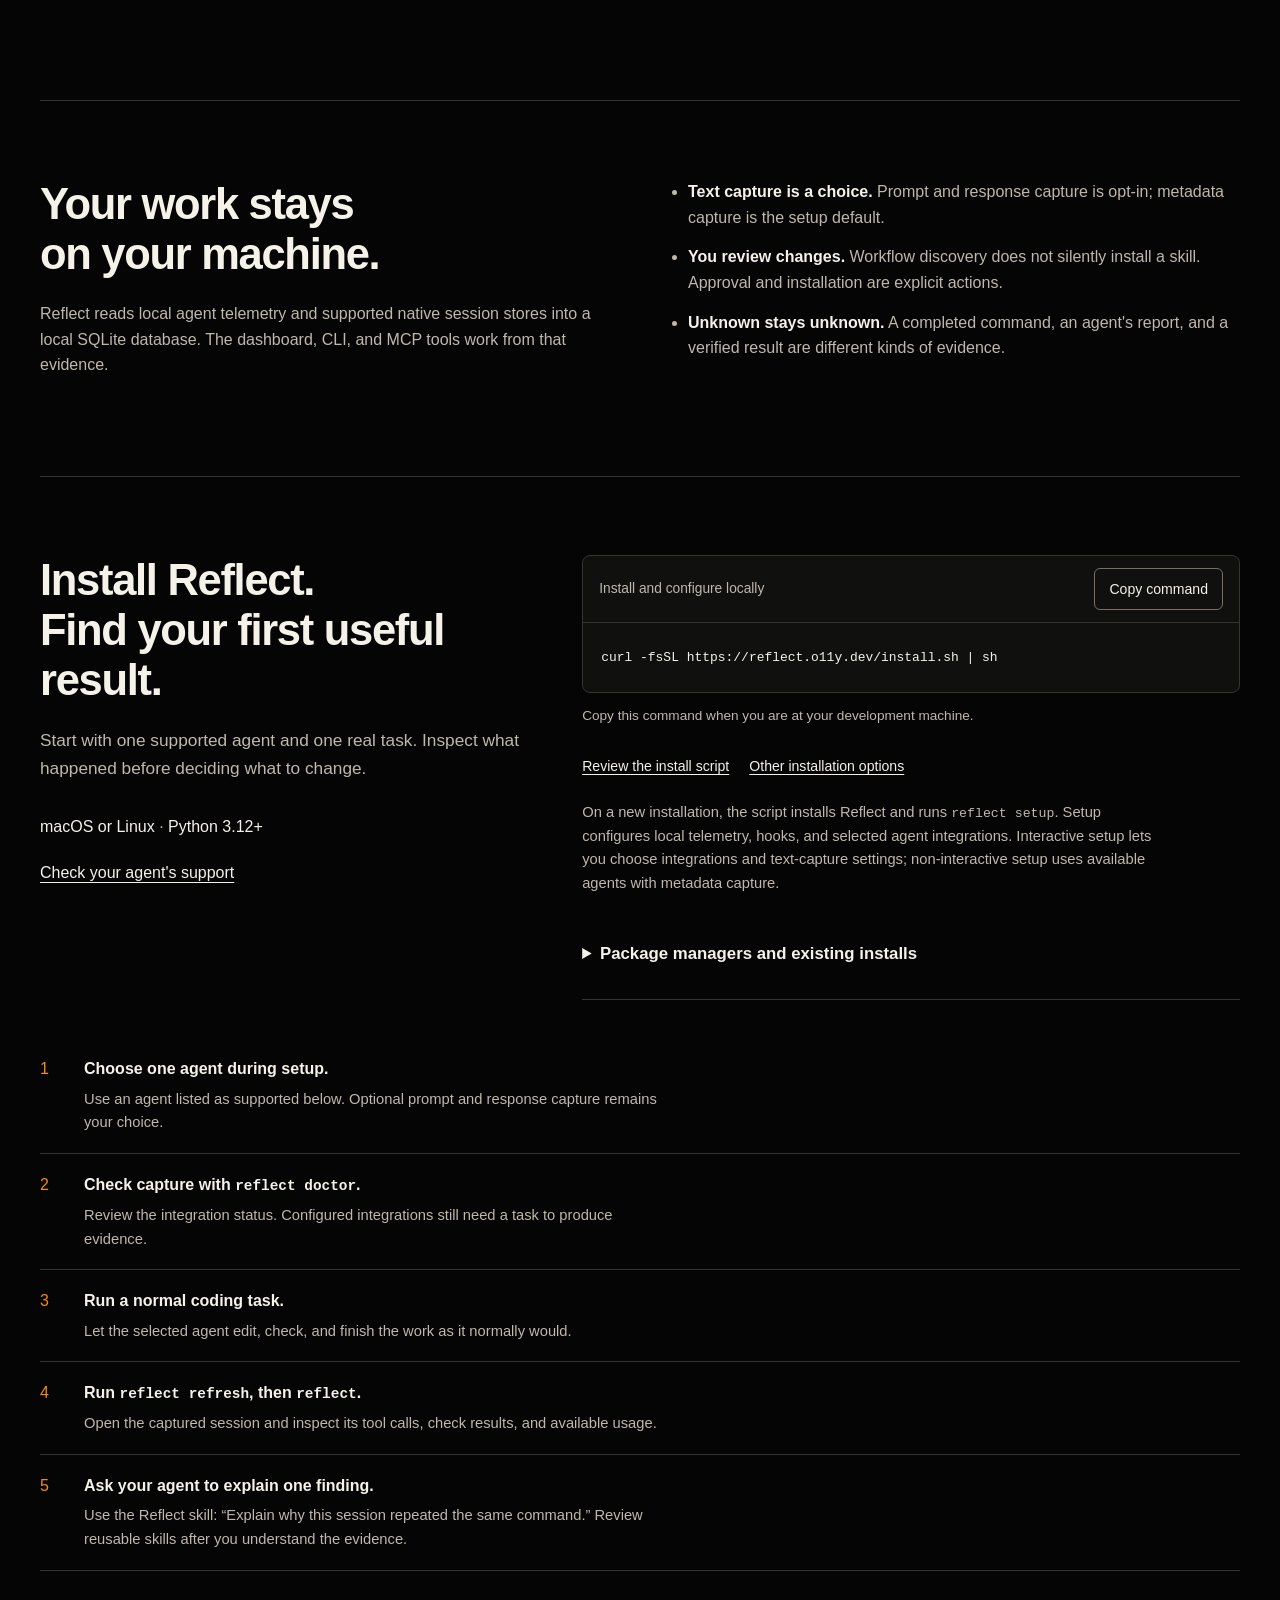
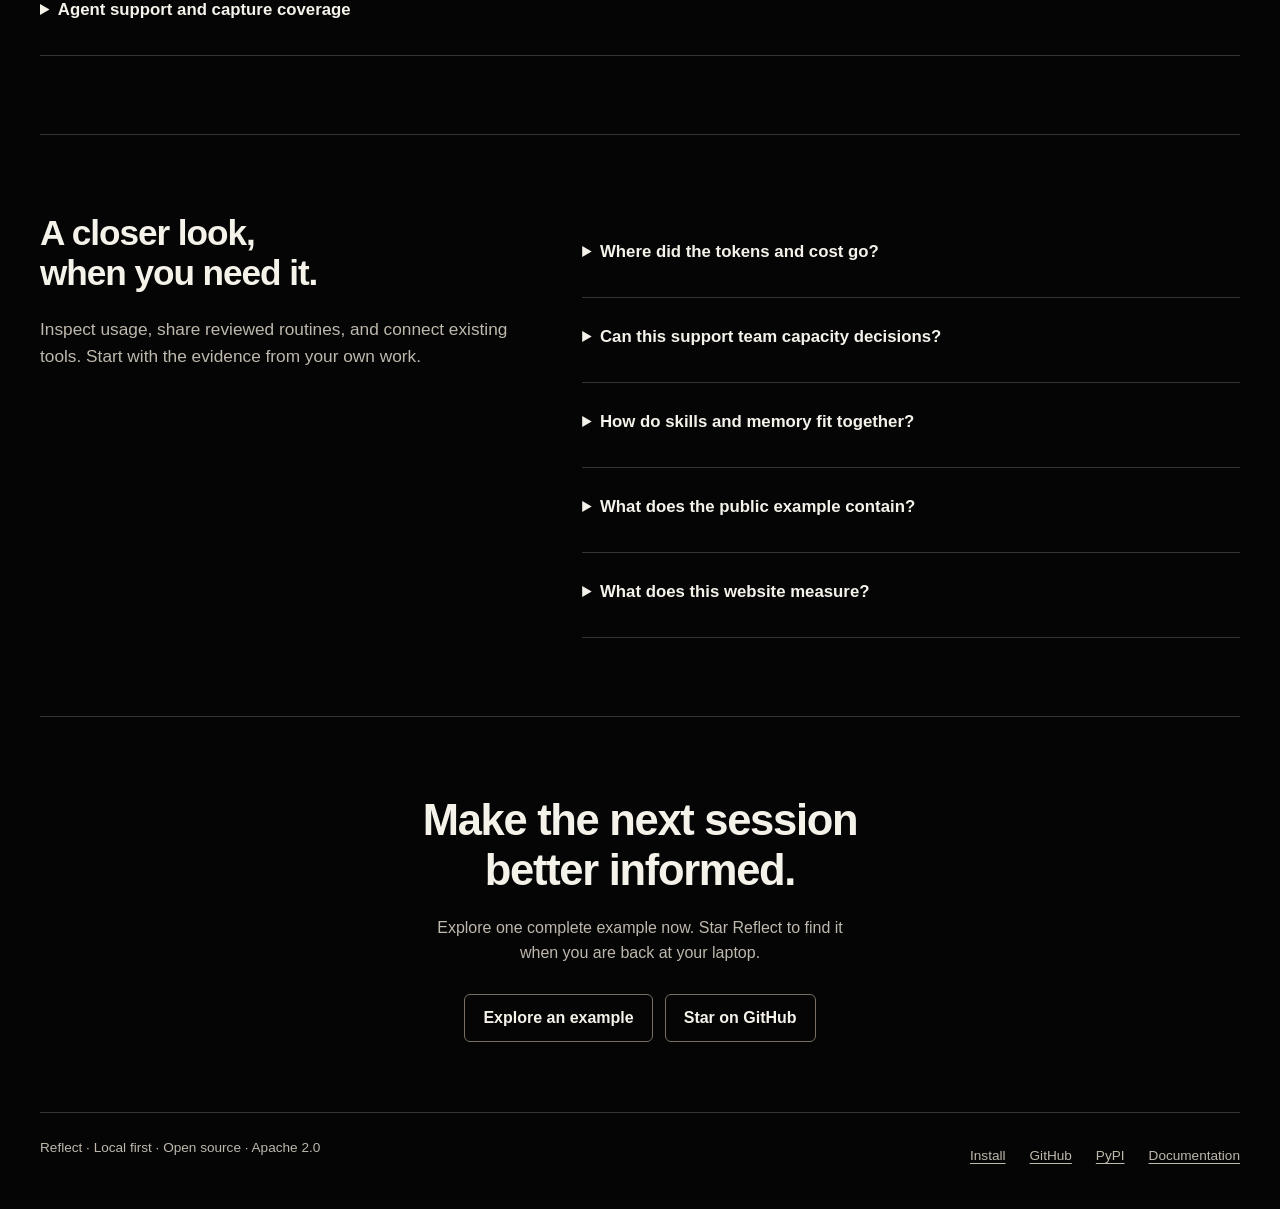
==== commit 55a089ae: "feat: deliver synthetic evidence demo and refresh public experience" ====
--- a/docs/index.html
+++ b/docs/index.html
@@ -3,1089 +3,285 @@
 <head>
   <meta charset="utf-8">
   <meta name="viewport" content="width=device-width, initial-scale=1">
-  <title>reflect — Improve and Scale AI Agent Work Across Teams</title>
-  <meta name="description" content="Turn AI coding sessions into shared evidence for better procedures, smarter capacity decisions, and reusable practices that scale across agents, repositories, and teams.">
+  <title>Reflect — Keep what your agents figure out</title>
+  <meta name="description" content="Find where coding agents get stuck, review useful routines as reusable skills, and check whether they help on future tasks. Open source and local first.">
   <link rel="canonical" href="https://reflect.o11y.dev/">
   <link rel="icon" type="image/svg+xml" href="favicon.svg">
   <meta name="color-scheme" content="dark">
   <meta name="theme-color" content="#050505">
-
   <meta property="og:type" content="website">
-  <meta property="og:site_name" content="reflect.o11y.dev">
-  <meta property="og:title" content="reflect — Improve and Scale AI Agent Work Across Teams">
-  <meta property="og:description" content="Turn AI coding sessions into shared evidence for better procedures, smarter capacity decisions, and reusable practices across the organization.">
+  <meta property="og:site_name" content="Reflect">
+  <meta property="og:title" content="Keep what your agents figure out.">
+  <meta property="og:description" content="Find repeated mistakes. Review reusable skills. Check whether they helped. Open source. Runs locally.">
   <meta property="og:url" content="https://reflect.o11y.dev/">
   <meta property="og:image" content="https://reflect.o11y.dev/og-image-v2.png">
-  <meta property="og:image:secure_url" content="https://reflect.o11y.dev/og-image-v2.png">
   <meta property="og:image:type" content="image/png">
   <meta property="og:image:width" content="1200">
   <meta property="og:image:height" content="630">
-  <meta property="og:image:alt" content="reflect — See How Agents Work. Improve What Happens Next.">
-
+  <meta property="og:image:alt" content="Reflect — see how agents work and improve what happens next.">
   <meta name="twitter:card" content="summary_large_image">
-  <meta name="twitter:title" content="reflect — Improve and Scale AI Agent Work Across Teams">
-  <meta name="twitter:description" content="Turn AI coding sessions into shared evidence for better procedures, smarter capacity decisions, and reusable practices across the organization.">
+  <meta name="twitter:title" content="Keep what your agents figure out.">
+  <meta name="twitter:description" content="Find repeated mistakes. Review reusable skills. Check whether they helped.">
   <meta name="twitter:image" content="https://reflect.o11y.dev/og-image-v2.png">
-  <meta name="twitter:image:alt" content="reflect — See How Agents Work. Improve What Happens Next.">
-
+  <meta name="twitter:image:alt" content="Reflect — see how agents work and improve what happens next.">
   <script type="application/ld+json">
-  {
-    "@context": "https://schema.org",
-    "@graph": [
-      {
-        "@type": "SoftwareApplication",
-        "name": "reflect",
-        "applicationCategory": "DeveloperApplication",
-        "operatingSystem": "macOS, Linux",
-        "description": "Evidence-backed improvement for AI agent work. Reflect turns local sessions into better procedures, smarter capacity decisions, reusable practices, and measured improvements across teams.",
-        "url": "https://reflect.o11y.dev/",
-        "downloadUrl": "https://reflect.o11y.dev/install.sh",
-        "offers": { "@type": "Offer", "price": "0", "priceCurrency": "USD" },
-        "license": "https://www.apache.org/licenses/LICENSE-2.0"
-      },
-      {
-        "@type": "Organization",
-        "name": "o11y.dev",
-        "url": "https://reflect.o11y.dev/",
-        "sameAs": ["https://github.com/o11y-dev"]
-      },
-      {
-        "@type": "FAQPage",
-        "mainEntity": [
-          {
-            "@type": "Question",
-            "name": "Why did my AI coding agent hit its token budget limit?",
-            "acceptedAnswer": {
-              "@type": "Answer",
-              "text": "Reflect breaks down observed input, output, cache creation, and cache-read tokens by session and model, then connects that usage to tool and MCP calls, retries, context churn, continuations, and outcomes. When the evidence cannot prove an exact cause, Reflect keeps the attribution unknown instead of inventing one."
-            }
-          },
-          {
-            "@type": "Question",
-            "name": "Why did this AI coding session fail?",
-            "acceptedAnswer": {
-              "@type": "Answer",
-              "text": "Reflect puts prompts, responses, tool and MCP calls, errors, retries, subagents, files, verification, and outcomes on a synchronized local timeline so the first visible failure or recovery gap can be found."
-            }
-          },
-          {
-            "@type": "Question",
-            "name": "How can I improve the way I work with AI agents?",
-            "acceptedAnswer": {
-              "@type": "Answer",
-              "text": "Reflect finds recurring friction and successful routines in past sessions, then suggests bounded changes to context, prompts, tools, verification, workflows, or skills. The evidence remains available for review before any practice becomes reusable."
-            }
-          },
-          {
-            "@type": "Question",
-            "name": "Where do tokens and cost go across AI agent work?",
-            "acceptedAnswer": {
-              "@type": "Answer",
-              "text": "Reflect shows observed token usage, cache behavior, estimated cost, model mix, tool activity, failures, retries, context churn, and large-session concentration across one session or the full local history. Cost is shown only where model-pricing evidence is recognized."
-            }
-          },
-          {
-            "@type": "Question",
-            "name": "How can proven AI practices scale across teams, repositories, and agents?",
-            "acceptedAnswer": {
-              "@type": "Answer",
-              "text": "Reflect turns selected session evidence into reviewable, versioned workflows and skills. Proven practices can then move across agents, repositories, and teams, while later sessions measure whether they actually helped."
-            }
-          },
-          {
-            "@type": "Question",
-            "name": "What evidence supports increasing AI capacity and budget?",
-            "acceptedAnswer": {
-              "@type": "Answer",
-              "text": "Reflect connects local usage and cost to delivered work, identifies avoidable waste, documents improvement commitments, and prepares an evidence-backed internal request for review."
-            }
-          }
-        ]
-      }
-    ]
-  }
+  {"@context":"https://schema.org","@graph":[
+    {"@type":"SoftwareApplication","name":"Reflect","applicationCategory":"DeveloperApplication",
+     "operatingSystem": "macOS, Linux","description":"Local-first coding-agent telemetry and evidence-backed workflow improvement.",
+     "url":"https://reflect.o11y.dev/","downloadUrl":"https://reflect.o11y.dev/install.sh",
+     "offers":{"@type":"Offer","price":"0","priceCurrency":"USD"},"license":"https://www.apache.org/licenses/LICENSE-2.0"},
+    {"@type":"Organization","name":"o11y.dev","url":"https://o11y.dev/","sameAs":["https://github.com/o11y-dev"]}
+  ]}
   </script>
-
-  <!-- Google Tag Manager -->
-  <script>(function(w,d,s,l,i){w[l]=w[l]||[];w[l].push({'gtm.start':
-  new Date().getTime(),event:'gtm.js'});var f=d.getElementsByTagName(s)[0],
-  j=d.createElement(s),dl=l!='dataLayer'?'&l='+l:'';j.async=true;j.src=
-  'https://www.googletagmanager.com/gtm.js?id='+i+dl;f.parentNode.insertBefore(j,f);
-  })(window,document,'script','dataLayer','GTM-MDT7FMNC');</script>
-  <!-- End Google Tag Manager -->
+  <script src="./assets/public-analytics.js" defer></script>
+  <script src="./assets/landing.js" defer></script>
   <style>
-    :root{
-      color-scheme:dark;
-      --bg:#050505;
-      --bg-soft:#090908;
-      --panel:#11110f;
-      --panel-strong:#171613;
-      --ink:#f5f2ea;
-      --muted:#beb8ad;
-      --muted-strong:#d7d1c6;
-      --line:rgba(245,242,234,.14);
-      --line-strong:rgba(245,242,234,.24);
-      --signal:#f28a1a;
-      --signal-bright:#ffae4c;
-      --signal-soft:rgba(242,138,26,.12);
-      --good:#65d6a5;
-      --shadow:0 28px 90px rgba(0,0,0,.48);
-      --radius:8px;
-      --shell:1200px;
-    }
+    :root{color-scheme:dark;--bg:#050505;--panel:#10100f;--panel-2:#191917;--ink:#f5f2ea;--muted:#beb8ad;--line:#35342f;--orange:#f28a1a;--action:#ff5f00;--green:#48d597;--blue:#75b8ff;--purple:#b99aff;--yellow:#e7f72d;--red:#ff6b5c;--radius:8px}
     *{box-sizing:border-box}
-    html{min-height:100%;scroll-behavior:smooth;-webkit-font-smoothing:antialiased;-moz-osx-font-smoothing:grayscale;text-rendering:optimizeLegibility}
-    body{margin:0;min-height:100%;overflow-x:hidden;background:var(--bg);color:var(--ink);font-family:-apple-system,BlinkMacSystemFont,'SF Pro Display','SF Pro Text','Helvetica Neue',system-ui,sans-serif;line-height:1.6}
-    body::before{content:"";position:fixed;inset:0;z-index:-2;background:radial-gradient(circle at 78% -4%,rgba(242,138,26,.18),transparent 32%),radial-gradient(circle at 12% 18%,rgba(242,138,26,.07),transparent 28%),linear-gradient(180deg,#0b0b0a 0%,#050505 52%,#080706 100%)}
-    body::after{content:"";position:fixed;inset:0;z-index:-1;opacity:.28;pointer-events:none;background-image:linear-gradient(rgba(245,242,234,.028) 1px,transparent 1px),linear-gradient(90deg,rgba(245,242,234,.028) 1px,transparent 1px);background-size:42px 42px;mask-image:linear-gradient(to bottom,black,transparent 72%)}
-    a{color:inherit}
-    h1,h2,h3,p{overflow-wrap:break-word}
-    h1,h2,h3{text-wrap:balance}
-    section[id]{scroll-margin-top:92px}
-    code{font-family:ui-monospace,SFMono-Regular,Menlo,Monaco,Consolas,monospace}
-    .skip-link{position:fixed;left:16px;top:12px;z-index:100;transform:translateY(-160%);padding:10px 14px;border-radius:6px;background:var(--ink);color:var(--bg);font-weight:800;text-decoration:none;transition:transform .16s ease}
-    .skip-link:focus{transform:translateY(0)}
-    .site-shell{width:min(var(--shell),calc(100% - 40px));margin:0 auto}
-    .site-header{position:sticky;top:0;z-index:20;padding-top:max(16px,env(safe-area-inset-top));background:linear-gradient(180deg,rgba(5,5,5,.96),rgba(5,5,5,.72) 72%,transparent);backdrop-filter:blur(14px);-webkit-backdrop-filter:blur(14px)}
-    .nav{display:flex;align-items:center;justify-content:space-between;gap:16px;min-height:58px;border-bottom:1px solid var(--line)}
-    .brand{display:inline-flex;align-items:center;gap:12px;min-width:0;text-decoration:none}
-    .mark{width:38px;height:38px;position:relative;display:grid;place-items:center;flex:0 0 auto;filter:drop-shadow(0 0 18px rgba(242,138,26,.24))}
-    .mark::before{content:"";position:absolute;inset:0 -1px 1px;clip-path:polygon(50% 0,100% 92%,0 92%);background:var(--ink)}
-    .mark::after{content:"";position:absolute;left:50%;top:60%;transform:translate(-50%,-50%);width:12px;height:12px;border:4px solid var(--signal);border-radius:999px;background:var(--bg);z-index:1;box-shadow:0 0 20px rgba(242,138,26,.55)}
-    .brand-copy{display:grid;line-height:1.12}
-    .brand-name{font-size:15px;font-weight:850;letter-spacing:.01em}
-    .nav-links{display:flex;align-items:center;gap:4px;color:var(--muted-strong);font-size:13px;font-weight:700}
-    .nav-links a{display:inline-flex;align-items:center;justify-content:center;min-height:40px;padding:8px 11px;border:1px solid transparent;border-radius:6px;text-decoration:none;touch-action:manipulation;transition:color .16s ease,background-color .16s ease,border-color .16s ease,transform .16s ease}
-    .nav-links a:hover{color:var(--ink);background:rgba(245,242,234,.06);border-color:var(--line)}
-    .nav-links .nav-cta{margin-left:6px;color:#160c03;background:var(--signal);border-color:var(--signal)}
-    .nav-links .nav-cta:hover{color:#160c03;background:var(--signal-bright);border-color:var(--signal-bright);transform:translateY(-1px)}
-    .nav-links a:focus-visible,.brand:focus-visible,.button:focus-visible,.repo-proof:focus-visible,.footer a:focus-visible,.skip-link:focus-visible{outline:2px solid var(--signal-bright);outline-offset:3px}
-    main{padding:28px 0 0}
-    .hero{display:grid;grid-template-columns:minmax(0,1.08fr) minmax(390px,.92fr);gap:28px;align-items:start;min-height:0;padding:16px 0 66px}
-    .hero-copy{position:relative;min-width:0;padding:12px 12px 34px 0}
-    h1{margin:0;max-width:780px;font-size:clamp(3.3rem,7.1vw,6.75rem);font-weight:900;letter-spacing:-.06em;line-height:.88}
-    h1 .signal{display:block;color:var(--signal-bright)}
-    .lede{max-width:720px;margin:28px 0 0;color:#e5dfd3;font-size:clamp(1.05rem,1.5vw,1.25rem);line-height:1.62;text-wrap:pretty}
-    .hero-proof{display:flex;flex-wrap:wrap;gap:8px;margin:26px 0 0;padding:0;list-style:none}
-    .hero-proof li{display:inline-flex;align-items:center;gap:7px;min-height:34px;padding:6px 10px;border:1px solid var(--line);border-radius:5px;background:rgba(245,242,234,.035);color:var(--muted-strong);font-size:12px;font-weight:750}
-    .hero-proof li::before{content:"";width:6px;height:6px;border-radius:50%;background:var(--good);box-shadow:0 0 12px rgba(101,214,165,.46)}
-    .cta-row{display:flex;flex-wrap:wrap;gap:11px;margin-top:32px}
-    .button{display:inline-flex;align-items:center;justify-content:center;gap:9px;min-height:50px;padding:13px 18px;border:1px solid var(--line-strong);border-radius:6px;text-decoration:none;font-weight:850;touch-action:manipulation;transition:transform .16s ease,background-color .16s ease,border-color .16s ease,color .16s ease}
-    .button:hover{transform:translateY(-1px)}
-    .button-primary{border-color:var(--signal);background:var(--signal);color:#160c03;box-shadow:0 18px 44px rgba(242,138,26,.22)}
-    .button-primary:hover{background:var(--signal-bright);border-color:var(--signal-bright)}
-    .button-secondary{background:rgba(245,242,234,.045);color:var(--ink)}
-    .button-secondary:hover{background:rgba(245,242,234,.085);border-color:rgba(245,242,234,.34)}
-    .arrow{font-size:17px;line-height:1;transition:transform .16s ease}
-    .button:hover .arrow{transform:translateX(2px)}
-    .signal-board{position:relative;min-width:0;border:1px solid var(--line-strong);border-radius:var(--radius);background:linear-gradient(155deg,rgba(27,26,23,.96),rgba(10,10,9,.98));box-shadow:var(--shadow);overflow:hidden}
-    .signal-board::before{content:"";position:absolute;right:-130px;top:-150px;width:360px;height:360px;border:1px solid rgba(242,138,26,.22);border-radius:50%;box-shadow:inset 0 0 90px rgba(242,138,26,.06);pointer-events:none}
-    .board-head{position:relative;display:flex;align-items:flex-start;justify-content:space-between;gap:18px;padding:22px 22px 18px;border-bottom:1px solid var(--line)}
-    .board-label{margin:0 0 4px;color:var(--muted);font-size:11px;font-weight:850;letter-spacing:.15em;text-transform:uppercase}
-    .board-title{margin:0;font-size:20px;letter-spacing:-.02em}
-    .quality{text-align:right;font-size:36px;font-weight:900;line-height:1;color:var(--signal-bright);font-variant-numeric:tabular-nums}
-    .quality small{display:block;margin-top:6px;color:var(--muted);font-size:10px;font-weight:800;letter-spacing:.1em;text-transform:uppercase}
-    .board-metrics{display:grid;grid-template-columns:repeat(3,minmax(0,1fr));border-bottom:1px solid var(--line)}
-    .board-metric{min-width:0;padding:17px 20px;border-right:1px solid var(--line);border-bottom:1px solid var(--line)}
-    .board-metric:nth-child(3n){border-right:0}
-    .board-metric:nth-last-child(-n+3){border-bottom:0}
-    .metric-value{display:block;font-size:23px;font-weight:880;letter-spacing:-.035em;font-variant-numeric:tabular-nums}
-    .metric-label{display:block;margin-top:2px;color:var(--muted);font-size:11px;font-weight:750;text-transform:uppercase;letter-spacing:.08em}
-    .cost-note{margin:0;padding:9px 20px;border-bottom:1px solid var(--line);color:var(--muted);font-size:10px;line-height:1.45;text-align:right}
-    .board-section{padding:20px 22px}
-    .board-section + .board-section{border-top:1px solid var(--line)}
-    .agent-bars{display:grid;gap:10px;margin-top:13px}
-    .agent-row{display:grid;grid-template-columns:70px minmax(0,1fr) 52px;gap:10px;align-items:center;color:var(--muted-strong);font-size:12px}
-    .agent-row strong{text-align:right;color:var(--ink);font-variant-numeric:tabular-nums}
-    .bar{height:7px;overflow:hidden;border-radius:999px;background:#292621}
-    .bar span{display:block;height:100%;border-radius:inherit;background:linear-gradient(90deg,var(--signal),var(--signal-bright))}
-    .signals{display:grid;gap:10px;margin:13px 0 0;padding:0;list-style:none}
-    .signals li{display:grid;grid-template-columns:8px minmax(0,1fr);gap:10px;align-items:start;color:#dfd8cd;font-size:13px;line-height:1.48}
-    .signals li::before{content:"";width:7px;height:7px;margin-top:6px;background:var(--signal)}
-    .agent-rail{padding:17px 0;border-top:1px solid var(--line);border-bottom:1px solid var(--line)}
-    .agent-rail-inner{display:flex;align-items:center;justify-content:space-between;gap:22px}
-    .rail-label{flex:0 0 auto;color:var(--muted);font-size:11px;font-weight:850;letter-spacing:.13em;text-transform:uppercase}
-    .agent-list{display:flex;flex-wrap:wrap;justify-content:flex-end;gap:8px;margin:0;padding:0;list-style:none;color:var(--muted-strong);font-size:12px;font-weight:780}
-    .agent-list li{display:inline-flex;align-items:center;gap:8px;min-height:36px;padding:6px 10px 6px 7px;border:1px solid var(--line);border-radius:5px;background:rgba(245,242,234,.028);white-space:nowrap}
-    .agent-logo{display:grid;place-items:center;width:23px;height:23px;flex:0 0 auto;border:1px solid rgba(245,242,234,.13);border-radius:4px;background:#12110f;color:var(--ink)}
-    .agent-logo svg{display:block;width:15px;height:15px;fill:currentColor}
-    .agent-logo-codex{font:900 12px/1 ui-monospace,SFMono-Regular,Menlo,monospace;color:var(--signal-bright)}
-    .agent-logo-antigravity svg{fill:none;stroke:currentColor;stroke-width:1.8}
-    .repo-proof{display:grid;grid-template-columns:auto minmax(0,1fr) auto auto;gap:14px;align-items:center;margin-top:14px;padding:15px 17px;border:1px solid var(--line);border-radius:var(--radius);background:rgba(17,17,15,.82);color:var(--muted-strong);text-decoration:none;touch-action:manipulation;transition:background-color .16s ease,border-color .16s ease,transform .16s ease}
-    .repo-proof:hover{transform:translateY(-1px);border-color:rgba(242,138,26,.36);background:rgba(22,21,18,.96)}
-    .repo-mark{display:grid;place-items:center;width:40px;height:40px;border-radius:50%;background:var(--ink);color:var(--bg)}
-    .repo-mark svg{display:block;width:24px;height:24px;fill:currentColor}
-    .repo-identity{display:grid;min-width:0;line-height:1.3}
-    .repo-identity strong{overflow:hidden;color:var(--ink);font-size:15px;font-weight:850;text-overflow:ellipsis;white-space:nowrap}
-    .repo-identity small{color:var(--muted);font-size:11px;font-weight:700;letter-spacing:.04em}
-    .repo-stats{display:flex;align-items:center;justify-content:flex-end;gap:16px;min-width:0;font-size:13px;font-variant-numeric:tabular-nums}
-    .repo-stat{display:inline-flex;align-items:center;gap:6px;white-space:nowrap}
-    .repo-stat svg{display:block;width:17px;height:17px;fill:none;stroke:currentColor;stroke-width:1.8;stroke-linecap:round;stroke-linejoin:round}
-    .repo-arrow{display:grid;place-items:center;width:32px;height:32px;border:1px solid var(--line);border-radius:5px;color:var(--signal-bright);font-size:16px;transition:transform .16s ease,border-color .16s ease}
-    .repo-proof:hover .repo-arrow{transform:translate(1px,-1px);border-color:rgba(242,138,26,.42)}
-    .nav-repo-proof{grid-template-columns:auto minmax(0,1fr) auto;grid-template-rows:auto auto;gap:1px 10px;min-width:320px;max-width:390px;margin:0 auto 0 8px;padding:7px 9px;border-radius:6px}
-    .nav-repo-proof .repo-mark{grid-column:1;grid-row:1/3;width:32px;height:32px}
-    .nav-repo-proof .repo-mark svg{width:19px;height:19px}
-    .nav-repo-proof .repo-identity{grid-column:2;grid-row:1}
-    .nav-repo-proof .repo-identity strong{font-size:13px}
-    .nav-repo-proof .repo-identity small{display:none}
-    .nav-repo-proof .repo-stats{grid-column:2;grid-row:2;justify-content:flex-start;gap:10px;font-size:11px;line-height:1.2}
-    .nav-repo-proof .repo-stat{gap:4px}
-    .nav-repo-proof .repo-stat svg{width:14px;height:14px}
-    .nav-repo-proof .repo-arrow{grid-column:3;grid-row:1/3;width:28px;height:28px;align-self:center}
-    .content-section{padding:108px 0 0}
-    .section-intro{display:grid;grid-template-columns:minmax(0,.8fr) minmax(320px,.55fr);gap:40px;align-items:end;margin-bottom:34px}
-    .kicker{margin:0 0 10px;color:var(--signal-bright);font-size:11px;font-weight:880;letter-spacing:.17em;text-transform:uppercase}
-    .section-intro h2{margin:0;max-width:800px;font-size:clamp(2.3rem,4.4vw,4.5rem);line-height:.98;letter-spacing:-.045em}
-    .section-intro > p{margin:0;color:var(--muted-strong);font-size:16px;line-height:1.72;text-wrap:pretty}
-    .bento{display:grid;grid-template-columns:repeat(12,minmax(0,1fr));gap:14px}
-    .feature-card{position:relative;min-width:0;overflow:hidden;border:1px solid var(--line);border-radius:var(--radius);background:rgba(17,17,15,.9);padding:26px}
-    .feature-card:hover{border-color:rgba(242,138,26,.36);background:rgba(22,21,18,.96)}
-    .feature-card-large{grid-column:span 7;min-height:340px}
-    .feature-card-side{grid-column:span 5;min-height:340px}
-    .feature-card-third{grid-column:span 4;min-height:250px}
-    .feature-index{display:inline-flex;align-items:center;justify-content:center;width:28px;height:28px;margin-bottom:38px;border:1px solid rgba(242,138,26,.42);border-radius:4px;background:var(--signal-soft);color:var(--signal-bright);font-size:11px;font-weight:900;font-variant-numeric:tabular-nums}
-    .feature-card h3{margin:0;max-width:480px;font-size:clamp(1.45rem,2.3vw,2rem);line-height:1.1;letter-spacing:-.025em}
-    .feature-card p{margin:12px 0 0;max-width:560px;color:var(--muted-strong);font-size:14px;line-height:1.68;text-wrap:pretty}
-    .evidence-stack{display:grid;gap:8px;margin-top:28px}
-    .evidence-row{display:flex;align-items:center;justify-content:space-between;gap:14px;padding:10px 12px;border:1px solid var(--line);border-radius:5px;background:#0b0b0a;color:var(--muted-strong);font-size:12px}
-    .evidence-row strong{color:var(--ink);font-variant-numeric:tabular-nums}
-    .agent-syntax{display:flex;flex-wrap:wrap;align-items:center;gap:8px;margin:-10px 0 22px;color:var(--muted);font-size:11px}
-    .agent-syntax-label{margin-right:2px;font-weight:850;letter-spacing:.1em;text-transform:uppercase}
-    .agent-syntax-options{display:flex;align-items:center;gap:6px}
-    .agent-syntax-button{display:flex;align-items:center;gap:7px;padding:6px 9px;border:1px solid var(--line);border-radius:5px;background:#0b0b0a;color:var(--muted-strong);font:inherit;cursor:pointer}
-    .agent-syntax-button code{color:inherit;font:750 11px/1 ui-monospace,SFMono-Regular,Menlo,Monaco,Consolas,monospace}
-    .agent-syntax-button:hover{border-color:rgba(242,138,26,.32);color:var(--ink)}
-    .agent-syntax-button[aria-pressed="true"]{border-color:rgba(242,138,26,.45);background:var(--signal-soft);color:var(--signal-bright)}
-    .agent-syntax-note{margin-left:4px}
-    .scenario-grid{display:grid;grid-template-columns:repeat(12,minmax(0,1fr));gap:12px}
-    .scenario-card{position:relative;display:flex;min-width:0;min-height:230px;grid-column:span 4;flex-direction:column;padding:24px;border:1px solid var(--line);border-radius:var(--radius);background:linear-gradient(145deg,rgba(21,20,18,.94),rgba(10,10,9,.98));overflow:hidden;transition:transform .16s ease,border-color .16s ease,background-color .16s ease}
-    .scenario-card:nth-child(1),.scenario-card:nth-child(2),.scenario-card:nth-child(6),.scenario-card:nth-child(7){grid-column:span 6}
-    .scenario-card:hover{transform:translateY(-2px);border-color:rgba(242,138,26,.38);background:linear-gradient(145deg,rgba(28,25,20,.96),rgba(11,11,9,.99))}
-    .scenario-top{display:flex;align-items:center;justify-content:space-between;gap:14px;margin-bottom:32px}
-    .scenario-icon{display:grid;place-items:center;width:36px;height:36px;border:1px solid rgba(242,138,26,.34);border-radius:6px;background:var(--signal-soft);color:var(--signal-bright);font-size:15px;font-weight:900}
-    .scenario-label{color:var(--muted);font-size:10px;font-weight:850;letter-spacing:.12em;text-transform:uppercase}
-    .scenario-card h3{margin:0;font-size:clamp(1.2rem,2vw,1.55rem);line-height:1.12;letter-spacing:-.025em}
-    .scenario-card p{margin:10px 0 22px;color:var(--muted-strong);font-size:13px;line-height:1.62;text-wrap:pretty}
-    .scenario-prompt{display:flex;width:100%;align-items:flex-start;gap:8px;margin-top:auto;padding:10px 11px;border:1px solid var(--line);border-radius:5px;background:#070706;color:#f7dfbf;font:500 11px/1.45 ui-monospace,SFMono-Regular,Menlo,Monaco,Consolas,monospace;overflow-wrap:anywhere}
-    .scenario-invocation{flex:0 0 auto;color:var(--signal-bright);font-weight:850}
-    .scenario-prompt-copy{min-width:0}
-    .agent-window{overflow:hidden;border:1px solid var(--line-strong);border-radius:10px;background:#0a0a09;box-shadow:0 24px 80px rgba(0,0,0,.42)}
-    .agent-window-bar{display:flex;align-items:center;justify-content:space-between;gap:20px;padding:13px 16px;border-bottom:1px solid var(--line);background:rgba(23,22,19,.94)}
-    .agent-window-identity{display:flex;align-items:center;gap:10px;min-width:0}
-    .agent-window-mark{display:grid;place-items:center;width:32px;height:32px;flex:0 0 auto;border:1px solid rgba(242,138,26,.4);border-radius:7px;background:var(--signal-soft);color:var(--signal-bright);font-size:13px;font-weight:950}
-    .agent-window-name{display:block;color:var(--ink);font-size:13px;font-weight:850;line-height:1.2}
-    .agent-window-status{display:flex;align-items:center;gap:6px;margin-top:3px;color:var(--muted);font-size:10px;line-height:1.2}
-    .agent-window-status::before{content:"";width:6px;height:6px;border-radius:50%;background:var(--good);box-shadow:0 0 10px rgba(101,214,165,.46)}
-    .agent-window-slogan{color:var(--muted-strong);font-size:11px;font-weight:850;letter-spacing:.08em;text-transform:uppercase}
-    .agent-window-body{display:grid;grid-template-columns:minmax(280px,.64fr) minmax(0,1.36fr);min-height:520px}
-    .agent-prompt-library{min-width:0;padding:20px;border-right:1px solid var(--line);background:rgba(5,5,5,.5)}
-    .agent-prompt-group + .agent-prompt-group{margin-top:22px}
-    .agent-prompt-heading{margin:0 0 8px;color:var(--muted);font-size:9px;font-weight:900;letter-spacing:.14em;text-transform:uppercase}
-    .agent-prompt-options{display:grid;gap:7px}
-    .agent-prompt-button{display:grid;width:100%;grid-template-columns:18px minmax(0,1fr);gap:9px;align-items:start;padding:10px;border:1px solid transparent;border-radius:6px;background:transparent;color:var(--muted-strong);font:inherit;text-align:left;cursor:pointer;transition:border-color .16s ease,background-color .16s ease,color .16s ease}
-    .agent-prompt-button:hover{border-color:var(--line);background:rgba(245,242,234,.035);color:var(--ink)}
-    .agent-prompt-button.is-active{border-color:rgba(242,138,26,.32);background:var(--signal-soft);color:var(--ink)}
-    .agent-prompt-arrow{color:var(--signal-bright);font:850 12px/1.5 ui-monospace,SFMono-Regular,Menlo,Monaco,Consolas,monospace}
-    .agent-prompt-copy{font-size:12px;line-height:1.48;text-wrap:pretty}
-    .agent-conversation{display:flex;min-width:0;flex-direction:column;padding:30px;background:radial-gradient(circle at 78% 4%,rgba(242,138,26,.07),transparent 31%),#0d0d0b}
-    .agent-thread{display:grid;flex:1;align-content:start;gap:18px}
-    .agent-message{min-width:0;max-width:90%;padding:15px 16px;border:1px solid var(--line);border-radius:8px}
-    .agent-message-user{justify-self:end;border-color:rgba(242,138,26,.28);background:rgba(242,138,26,.09)}
-    .agent-message-reflect{justify-self:start;background:rgba(20,19,17,.94)}
-    .agent-message-label{display:flex;align-items:center;justify-content:space-between;gap:14px;margin-bottom:8px;color:var(--muted);font-size:9px;font-weight:900;letter-spacing:.12em;text-transform:uppercase}
-    .agent-message-label strong{color:var(--signal-bright);font-size:10px}
-    .agent-evidence-label{display:inline-flex;align-items:center;gap:5px;color:var(--good);letter-spacing:.08em}
-    .agent-evidence-label::before{content:"";width:5px;height:5px;border-radius:50%;background:currentColor}
-    .agent-message p{margin:0;color:var(--muted-strong);font-size:14px;line-height:1.72;text-wrap:pretty}
-    .agent-message-user p{color:var(--ink);font-weight:650}
-    .agent-answer[hidden]{display:none}
-    .agent-answer-signals{display:flex;flex-wrap:wrap;gap:6px;margin-top:14px}
-    .agent-answer-signals span{display:inline-flex;padding:4px 7px;border:1px solid var(--line);border-radius:999px;background:#090908;color:var(--muted);font-size:9px;font-weight:800;letter-spacing:.05em}
-    .agent-composer{display:grid;grid-template-columns:auto minmax(0,1fr) auto;gap:10px;align-items:center;margin-top:26px;padding:12px 12px 12px 14px;border:1px solid var(--line-strong);border-radius:8px;background:#080807}
-    .agent-composer-prompt{color:var(--signal-bright);font:900 14px/1 ui-monospace,SFMono-Regular,Menlo,Monaco,Consolas,monospace}
-    .agent-typed-question{min-height:20px;color:#f6ead8;font:500 12px/1.65 ui-monospace,SFMono-Regular,Menlo,Monaco,Consolas,monospace;overflow-wrap:anywhere}
-    .agent-typed-question::after{content:"";display:inline-block;width:1px;height:13px;margin-left:3px;vertical-align:-2px;background:var(--signal-bright);animation:agent-caret 1s steps(1,end) infinite}
-    .agent-send{display:grid;place-items:center;width:31px;height:31px;border:1px solid rgba(242,138,26,.38);border-radius:6px;background:var(--signal);color:#160b02;font-size:15px;font-weight:950;cursor:pointer;transition:transform .16s ease,background-color .16s ease}
-    .agent-send:hover{transform:translateY(-1px);background:var(--signal-bright)}
-    @keyframes agent-caret{0%,48%{opacity:1}49%,100%{opacity:0}}
-    .graph-mini{position:absolute;right:-18px;bottom:-28px;width:230px;height:170px;opacity:.68}
-    .graph-node{position:absolute;width:13px;height:13px;border:2px solid var(--signal);border-radius:50%;background:#0b0b0a;box-shadow:0 0 18px rgba(242,138,26,.34)}
-    .graph-node::after{content:"";position:absolute;left:11px;top:4px;width:74px;height:1px;background:rgba(245,242,234,.28);transform-origin:left center}
-    .graph-node:nth-child(1){left:26px;top:72px}.graph-node:nth-child(1)::after{transform:rotate(-31deg)}
-    .graph-node:nth-child(2){left:94px;top:30px}.graph-node:nth-child(2)::after{width:64px;transform:rotate(42deg)}
-    .graph-node:nth-child(3){left:146px;top:82px}.graph-node:nth-child(3)::after{width:52px;transform:rotate(-28deg)}
-    .graph-node:nth-child(4){left:194px;top:54px}.graph-node:nth-child(4)::after{display:none}
-    .graph-node:nth-child(5){left:84px;top:124px}.graph-node:nth-child(5)::after{width:62px;transform:rotate(-37deg)}
-    .process{display:grid;grid-template-columns:repeat(3,minmax(0,1fr));gap:0;border:1px solid var(--line);border-radius:var(--radius);background:rgba(17,17,15,.82);overflow:hidden}
-    .process-step{position:relative;min-width:0;padding:30px;border-right:1px solid var(--line)}
-    .process-step:last-child{border-right:0}
-    .step-number{display:block;margin-bottom:54px;color:var(--signal-bright);font-size:12px;font-weight:900;letter-spacing:.14em;font-variant-numeric:tabular-nums}
-    .process-step h3{margin:0;font-size:22px;letter-spacing:-.025em}
-    .process-step p{margin:10px 0 0;color:var(--muted-strong);font-size:14px;line-height:1.68}
-    .command{display:inline-flex;margin-top:20px;padding:7px 9px;border:1px solid var(--line);border-radius:4px;background:#080807;color:#f7dfbf;font-size:12px;overflow-wrap:anywhere}
-    .trust-panel{display:grid;grid-template-columns:minmax(0,.84fr) minmax(360px,.7fr);gap:50px;align-items:center;padding:44px;border:1px solid rgba(242,138,26,.28);border-radius:var(--radius);background:linear-gradient(135deg,rgba(242,138,26,.1),rgba(17,17,15,.96) 46%,rgba(10,10,9,.98));box-shadow:var(--shadow)}
-    .trust-panel h2{margin:0;font-size:clamp(2.2rem,4vw,4rem);line-height:1;letter-spacing:-.045em}
-    .trust-panel p{margin:18px 0 0;color:#ded7cb;line-height:1.74;text-wrap:pretty}
-    .trust-list{display:grid;gap:10px;margin:0;padding:0;list-style:none}
-    .trust-list li{display:grid;grid-template-columns:30px minmax(0,1fr);gap:12px;align-items:start;padding:13px;border:1px solid var(--line);border-radius:6px;background:rgba(5,5,5,.44);color:var(--muted-strong);font-size:13px}
-    .check{display:grid;place-items:center;width:30px;height:30px;border-radius:4px;background:var(--signal-soft);color:var(--signal-bright);font-weight:900}
-    .trust-list strong{display:block;margin-bottom:2px;color:var(--ink);font-size:14px}
-    .memory-panel{padding:34px;border:1px solid var(--line);border-radius:var(--radius);background:linear-gradient(145deg,rgba(20,19,17,.96),rgba(8,8,7,.98));box-shadow:var(--shadow)}
-    .memory-head{display:grid;grid-template-columns:minmax(0,.82fr) minmax(320px,.55fr);gap:36px;align-items:end;margin-bottom:28px}
-    .memory-head h2{margin:0;font-size:clamp(2.1rem,3.7vw,3.7rem);line-height:1;letter-spacing:-.04em}
-    .memory-head > p{margin:0;color:var(--muted-strong);font-size:15px;line-height:1.7;text-wrap:pretty}
-    .provider-group + .provider-group{margin-top:24px;padding-top:24px;border-top:1px solid var(--line)}
-    .provider-group-head{display:flex;align-items:center;justify-content:space-between;gap:18px;margin-bottom:12px}
-    .provider-group-head h3{margin:0;font-size:13px;letter-spacing:.1em;text-transform:uppercase}
-    .provider-group-head span{color:var(--muted);font-size:12px}
-    .provider-grid{display:grid;grid-template-columns:repeat(5,minmax(0,1fr));gap:10px}
-    .provider-grid-discovery{grid-template-columns:repeat(3,minmax(0,1fr))}
-    .provider-card{display:grid;grid-template-columns:42px minmax(0,1fr);gap:12px;align-items:center;min-width:0;padding:14px;border:1px solid var(--line);border-radius:7px;background:rgba(5,5,5,.58)}
-    .provider-card:hover{border-color:rgba(242,138,26,.35);background:rgba(242,138,26,.045)}
-    .provider-icon{display:grid;place-items:center;width:42px;height:42px;border:1px solid rgba(242,138,26,.3);border-radius:7px;background:var(--signal-soft);color:var(--signal-bright)}
-    .provider-icon svg{width:23px;height:23px;fill:none;stroke:currentColor;stroke-width:1.7;stroke-linecap:round;stroke-linejoin:round}
-    .provider-icon-text{font-size:17px;font-weight:900;letter-spacing:-.05em}
-    .provider-copy{min-width:0}
-    .provider-copy strong{display:block;overflow:hidden;color:var(--ink);font-size:13px;line-height:1.25;text-overflow:ellipsis;white-space:nowrap}
-    .provider-copy small{display:block;margin-top:4px;color:var(--muted);font-size:11px;line-height:1.35}
-    .provider-status{display:inline-flex;margin-top:7px;padding:3px 6px;border:1px solid rgba(242,138,26,.25);border-radius:999px;color:var(--signal-bright);font-size:9px;font-weight:850;letter-spacing:.09em;text-transform:uppercase}
-    .provider-status-discovery{border-color:var(--line-strong);color:var(--muted-strong)}
-    .install-panel{display:grid;grid-template-columns:minmax(0,.72fr) minmax(420px,.8fr);gap:42px;align-items:center;padding:42px;border:1px solid var(--line-strong);border-radius:var(--radius);background:linear-gradient(155deg,rgba(26,25,22,.96),rgba(10,10,9,.98));box-shadow:var(--shadow)}
-    .install-panel h2{margin:0;font-size:clamp(2.25rem,4.4vw,4.2rem);line-height:.98;letter-spacing:-.045em}
-    .install-panel p{margin:18px 0 0;color:var(--muted-strong);line-height:1.7}
-    .install-links{display:flex;flex-wrap:wrap;gap:9px 18px;margin-top:22px;font-size:13px;font-weight:750}
-    .install-links a{color:var(--signal-bright);text-underline-offset:4px}
-    .terminal{min-width:0;overflow:hidden;border:1px solid var(--line);border-radius:7px;background:#070706;box-shadow:0 20px 60px rgba(0,0,0,.42)}
-    .terminal-head{display:flex;align-items:center;gap:7px;padding:12px 14px;border-bottom:1px solid var(--line);color:var(--muted);font-size:11px;font-weight:800;letter-spacing:.1em;text-transform:uppercase}
-    .terminal-dot{width:7px;height:7px;border-radius:50%;background:#4a4741}
-    .terminal-dot:first-child{background:var(--signal)}
-    pre{margin:0;padding:20px;overflow:auto;color:#f8e7d0;font:500 13px/1.75 ui-monospace,SFMono-Regular,Menlo,Monaco,Consolas,monospace;tab-size:2}
-    pre:focus-visible{outline:2px solid var(--signal-bright);outline-offset:-3px}
-    .prompt{color:var(--signal-bright)}
-    .comment{color:#8e887e}
-    .closing{padding:112px 0 58px;text-align:center}
-    .closing .kicker{margin-bottom:14px}
-    .closing h2{max-width:870px;margin:0 auto;font-size:clamp(2.8rem,6vw,6rem);line-height:.92;letter-spacing:-.055em}
-    .closing p{max-width:680px;margin:22px auto 0;color:var(--muted-strong);font-size:17px;line-height:1.7}
-    .closing .cta-row{justify-content:center}
-    .footer{display:flex;align-items:center;justify-content:space-between;gap:22px;margin-top:38px;padding:24px 0 max(32px,env(safe-area-inset-bottom));border-top:1px solid var(--line);color:var(--muted);font-size:13px}
-    .footer-copy{max-width:650px}
-    .footer-links{display:flex;flex-wrap:wrap;justify-content:flex-end;gap:8px 18px}
-    .footer a{color:var(--muted-strong);text-decoration:none}
-    .footer a:hover{color:var(--signal-bright)}
-    @media (max-width:980px){
-      .nav-links a:not(.nav-cta){display:none}
-      .hero{grid-template-columns:1fr;min-height:auto;padding-top:38px}
-      .hero-copy{padding-right:0}
-      .signal-board{max-width:720px}
-      .section-intro{grid-template-columns:1fr;gap:16px}
-      .feature-card-large,.feature-card-side{grid-column:span 12}
-      .feature-card-third{grid-column:span 6}
-      .scenario-card,.scenario-card:nth-child(n){grid-column:span 6}
-      .agent-window-body{grid-template-columns:1fr;min-height:0}
-      .agent-prompt-library{display:grid;grid-template-columns:repeat(2,minmax(0,1fr));gap:20px;border-right:0;border-bottom:1px solid var(--line)}
-      .agent-prompt-group + .agent-prompt-group{margin-top:0}
-      .process{grid-template-columns:1fr}
-      .process-step{border-right:0;border-bottom:1px solid var(--line)}
-      .process-step:last-child{border-bottom:0}
-      .step-number{margin-bottom:24px}
-      .trust-panel,.install-panel{grid-template-columns:1fr}
-      .memory-head{grid-template-columns:1fr;gap:16px}
-      .provider-grid{grid-template-columns:repeat(3,minmax(0,1fr))}
-      .terminal{max-width:760px}
-    }
-    @media (max-width:720px){
-      .site-shell{width:min(100% - 28px,var(--shell))}
-      .site-header{padding-top:max(10px,env(safe-area-inset-top))}
-      .nav{min-height:54px}
-      .nav-links{display:none}
-      .nav-repo-proof{min-width:0;max-width:330px;margin-left:auto}
-      main{padding-top:26px}
-      .hero{gap:14px;padding:14px 0 42px}
-      h1{font-size:clamp(3.2rem,16vw,5.2rem)}
-      .hero-copy{padding-top:20px}
-      .lede{font-size:16px}
-      .button{width:100%}
-      .agent-rail-inner{align-items:flex-start;flex-direction:column}
-      .agent-list{justify-content:flex-start}
-      .content-section{padding-top:78px}
-      .feature-card-third{grid-column:span 12}
-      .scenario-card,.scenario-card:nth-child(n){grid-column:span 12;min-height:0}
-      .agent-window-bar{align-items:flex-start}
-      .agent-window-slogan{display:none}
-      .agent-prompt-library{grid-template-columns:1fr;padding:16px}
-      .agent-prompt-group + .agent-prompt-group{margin-top:4px}
-      .agent-conversation{padding:20px}
-      .agent-message{max-width:100%}
-      .feature-card{min-height:0;padding:22px}
-      .feature-index{margin-bottom:30px}
-      .graph-mini{opacity:.42}
-      .trust-panel,.install-panel{padding:26px 22px;gap:30px}
-      .memory-panel{padding:26px 22px}
-      .provider-grid,.provider-grid-discovery{grid-template-columns:repeat(2,minmax(0,1fr))}
-      .footer{align-items:flex-start;flex-direction:column}
-      .footer-links{justify-content:flex-start}
-    }
-    @media (max-width:440px){
-      .brand-copy{display:none}
-      .nav-repo-proof{max-width:280px;padding:6px 7px;gap-inline:7px}
-      .nav-repo-proof .repo-arrow{display:none}
-      .nav-repo-proof .repo-stats{gap:6px;font-size:10px}
-      .board-head{padding:18px}
-      .quality{font-size:30px}
-      .board-metrics{grid-template-columns:repeat(2,minmax(0,1fr))}
-      .board-metric{padding:14px}
-      .board-metric:nth-child(3n){border-right:1px solid var(--line)}
-      .board-metric:nth-child(2n){border-right:0}
-      .board-metric:nth-last-child(-n+3){border-bottom:1px solid var(--line)}
-      .board-metric:nth-last-child(-n+2){border-bottom:0}
-      .metric-value{font-size:20px}
-      .board-section{padding:18px}
-      .agent-row{grid-template-columns:58px minmax(0,1fr) 46px}
-      .install-panel{padding-inline:18px}
-      .memory-panel{padding-inline:18px}
-      .provider-grid,.provider-grid-discovery{grid-template-columns:1fr}
-      .provider-group-head{align-items:flex-start;flex-direction:column;gap:4px}
-      pre{padding:16px;font-size:12px}
-    }
-    @media (prefers-reduced-motion:reduce){
-      html{scroll-behavior:auto}
-      *,*::before,*::after{animation-duration:.01ms!important;animation-iteration-count:1!important;transition-duration:.01ms!important;scroll-behavior:auto!important}
-    }
+    html{scroll-behavior:smooth;scrollbar-color:#5d574d var(--bg);-webkit-font-smoothing:antialiased}
+    body{margin:0;background:var(--bg);color:var(--ink);font:16px/1.6 -apple-system,BlinkMacSystemFont,'SF Pro Text','Helvetica Neue',sans-serif}
+    ::selection{background:var(--orange);color:var(--bg)}
+    a{color:inherit;text-underline-offset:.24em;text-decoration-thickness:1px}
+    a:hover{color:var(--orange)}
+    a,button,summary{touch-action:manipulation}
+    button{font:inherit;cursor:pointer}
+    button:disabled{opacity:.65;cursor:wait}
+    :focus-visible{outline:2px solid var(--orange);outline-offset:4px}
+    [id]{scroll-margin-top:96px}
+    h1,h2,h3{line-height:1.15;letter-spacing:-.03em;text-wrap:balance}
+    h1{font-size:clamp(3.2rem,6.4vw,5.75rem);line-height:1.02;margin:0;max-width:12ch;font-weight:800}
+    h2{font-size:clamp(2rem,3.4vw,3.25rem);margin:0 0 22px;max-width:24ch}
+    h3{font-size:1.35rem;margin:0 0 12px}
+    p{max-width:70ch;margin:0 0 20px}
+    code{font-family:ui-monospace,SFMono-Regular,Menlo,Consolas,monospace;font-size:.9em;overflow-wrap:anywhere}
+    .shell{width:min(1200px,calc(100% - 48px));margin:0 auto}
+    .skip-link{position:fixed;left:16px;top:-100px;z-index:30;padding:10px 16px;background:var(--ink);color:var(--bg);border-radius:6px}
+    .skip-link:focus{top:12px}
+    .skip-link:hover{color:var(--bg)}
+    .site-header{position:sticky;top:0;z-index:20;background:var(--bg);border-bottom:1px solid var(--line)}
+    .nav{display:flex;align-items:center;justify-content:space-between;gap:20px;min-height:80px}
+    .brand{display:inline-flex;align-items:center;gap:12px;text-decoration:none;color:var(--ink);font-size:1.5rem;font-weight:800;letter-spacing:-.02em}
+    .brand:hover{color:var(--ink)}
+    .mark{width:36px;height:36px;position:relative;display:inline-block;flex:none}
+    .mark::before{content:"";position:absolute;inset:0;clip-path:polygon(50% 0,100% 92%,0 92%);background:var(--ink)}
+    .mark::after{content:"";position:absolute;left:50%;top:60%;transform:translate(-50%,-50%);width:10px;height:10px;border:4px solid var(--orange);border-radius:50%;background:var(--bg)}
+    .nav-links{display:flex;gap:24px;align-items:center;font-size:.9rem}
+    .nav-links a{text-decoration:none;min-height:44px;display:inline-flex;align-items:center;gap:8px}
+    .nav-star{border:1px solid #676154;border-radius:6px;padding:8px 13px;font-weight:650}
+    .nav-star svg{width:17px;height:17px;fill:none;stroke:currentColor;stroke-width:1.7}
+    .hero{display:grid;grid-template-columns:1fr 1fr;gap:56px;align-items:center;padding:76px 0 64px}
+    .lede{font-size:1.18rem;color:var(--muted);margin:28px 0;max-width:38ch;line-height:1.6}
+    .actions{display:flex;gap:12px;flex-wrap:wrap;align-items:center}
+    .button{display:inline-flex;justify-content:center;align-items:center;gap:9px;min-height:48px;border:1px solid #777063;padding:10px 18px;border-radius:6px;background:transparent;color:var(--ink);font-weight:650;text-decoration:none;transition:background-color .16s ease,border-color .16s ease}
+    .button:hover{color:var(--ink);background:var(--panel-2);border-color:var(--ink)}
+    .button-primary{background:var(--action);color:var(--bg);border-color:var(--action)}
+    .button-primary:hover{background:#ff7933;border-color:#ff7933;color:var(--bg)}
+    .trust-line{margin:22px 0 0;color:var(--muted);font-size:.88rem}
+    .example{background:var(--panel);border:1px solid var(--line);border-radius:var(--radius);overflow:hidden}
+    .example-heading{display:flex;justify-content:space-between;align-items:center;gap:16px;padding:18px 22px;border-bottom:1px solid var(--line);font-size:.84rem;color:var(--muted)}
+    .example-heading strong{color:var(--ink);font-size:1rem}
+    .example-body{padding:26px 22px}
+    .example-body h2{font-size:1.65rem;margin-bottom:22px;max-width:25ch}
+    .evidence-table{border-collapse:collapse;width:100%;font-variant-numeric:tabular-nums;text-align:left;font-size:.86rem}
+    .evidence-table th{color:var(--muted);font-weight:500;padding:0 10px 12px 0;border-bottom:1px solid var(--line)}
+    .evidence-table td{padding:14px 10px 14px 0;border-bottom:1px solid var(--line);white-space:nowrap}
+    .evidence-table td:last-child,.evidence-table th:last-child{text-align:right;padding-right:0}
+    .failed{color:var(--red)}
+    .finding{margin:18px 0 0;font-size:.94rem;color:var(--ink)}
+    .finding strong{text-decoration:underline;text-decoration-color:var(--yellow);text-underline-offset:5px;text-decoration-thickness:2px;font-weight:500}
+    .example-link{display:flex;align-items:center;justify-content:space-between;gap:12px;padding:18px 22px;border-top:1px solid var(--line);font-size:.9rem;text-decoration:none;color:var(--orange)}
+    .example-link:hover{background:var(--panel-2)}
+    .example-link svg{width:20px;height:20px;fill:none;stroke:currentColor;stroke-width:1.7;flex:none}
+    .benefits{display:grid;grid-template-columns:repeat(3,1fr);gap:36px;padding:36px 0 64px;border-bottom:1px solid var(--line)}
+    .benefit svg{width:25px;height:25px;stroke:currentColor;stroke-width:1.6;fill:none;margin-bottom:15px}
+    .benefit p{color:var(--muted);font-size:.96rem;margin:0}
+    .evidence-color{color:var(--blue)}.skill-color{color:var(--purple)}.pass-color{color:var(--green)}
+    .section{padding:78px 0;border-bottom:1px solid var(--line)}
+    .section-intro{color:var(--muted);font-size:1.08rem;max-width:63ch;margin-bottom:32px}
+    .story-list{display:grid;gap:0}
+    .story{display:grid;grid-template-columns:minmax(0,1fr) minmax(0,1.2fr) auto;gap:24px;align-items:center;padding:26px 0;border-top:1px solid var(--line)}
+    .story h3{margin:0}.story p{margin:0;color:var(--muted);font-size:.95rem}
+    .story a{color:var(--orange);font-size:.9rem;white-space:nowrap;padding:10px 0}
+    .picture{margin:36px 0 0}.picture img{display:block;width:100%;height:auto;border:1px solid var(--line);border-radius:var(--radius)}
+    .picture figcaption{margin-top:12px;font-size:.85rem;color:var(--muted)}
+    .privacy{display:grid;grid-template-columns:1fr 1fr;gap:56px}
+    .privacy p{color:var(--muted)}
+    .privacy ul{margin:0;padding-left:20px;color:var(--muted)}
+    .privacy li{margin-bottom:14px}.privacy strong{color:var(--ink);font-weight:600}
+    .install-grid{display:grid;grid-template-columns:.85fr 1.15fr;gap:56px;align-items:start}
+    .compatibility{color:var(--ink);font-size:1rem}.compatibility span{color:var(--muted)}
+    .terminal{background:var(--panel);border:1px solid var(--line);border-radius:var(--radius);overflow:hidden}
+    .terminal-head{display:flex;align-items:center;justify-content:space-between;gap:12px;padding:12px 16px;border-bottom:1px solid var(--line);color:var(--muted);font-size:.86rem}
+    .copy-button{padding:8px 14px;min-height:42px;border:1px solid #777063;border-radius:6px;background:transparent;color:var(--ink);font-size:.88rem}
+    .copy-button:hover{background:var(--panel-2);border-color:var(--ink)}
+    .terminal pre{margin:0;padding:22px 18px;white-space:pre-wrap;overflow-wrap:anywhere;line-height:1.7;font-size:.9rem}
+    .copy-status{font-size:.85rem;min-height:2.8em;margin:12px 0;color:var(--muted)}
+    .install-links{display:flex;gap:20px;flex-wrap:wrap;font-size:.88rem}
+    .setup-note{margin-top:24px;color:var(--muted);font-size:.92rem}
+    .first-use{margin:38px 0 0;padding:0;list-style:none;counter-reset:step;display:grid;gap:0}
+    .first-use li{counter-increment:step;display:grid;grid-template-columns:30px 1fr;gap:14px;padding:18px 0;border-bottom:1px solid var(--line)}
+    .first-use li::before{content:counter(step);color:var(--orange);font-variant-numeric:tabular-nums}
+    .first-use strong{display:block;font-weight:600}.first-use p{font-size:.92rem;color:var(--muted);margin:6px 0 0}
+    details{border-bottom:1px solid var(--line);padding:20px 0}
+    summary{cursor:pointer;font-size:1.05rem;font-weight:600;padding:6px 0;min-height:44px}
+    details>p,details>div{margin:16px 0 4px;color:var(--muted)}
+    .support-wrap{overflow-x:auto}
+    .support-table{width:100%;border-collapse:collapse;text-align:left;font-size:.9rem;min-width:540px}
+    .support-table th{color:var(--ink);font-weight:600}.support-table th,.support-table td{border-bottom:1px solid var(--line);padding:12px 14px 12px 0;vertical-align:top}
+    .support-table th:first-child{width:26%}.support-table td:nth-child(2){white-space:nowrap}
+    .advanced{display:grid;grid-template-columns:.85fr 1.15fr;gap:56px}.advanced h2{font-size:2.2rem}
+    .closing{padding:78px 0 70px;text-align:center}.closing h2{margin:0 auto 20px;max-width:24ch}.closing p{margin:0 auto 28px;color:var(--muted);max-width:48ch}.closing .actions{justify-content:center}
+    footer{display:flex;justify-content:space-between;gap:24px;flex-wrap:wrap;padding:24px 0 38px;border-top:1px solid var(--line);font-size:.85rem;color:var(--muted)}
+    footer nav{display:flex;gap:24px;flex-wrap:wrap}footer a{padding:8px 0}
+    @media(max-width:1000px){.hero{gap:30px}h1{font-size:clamp(3.2rem,6vw,5rem)}.nav-links{gap:16px}.privacy,.install-grid,.advanced{gap:32px}.story{grid-template-columns:1fr 1.2fr}.story a{grid-column:2}}
+    @media(max-width:760px){.shell{width:calc(100% - 36px)}.nav{min-height:70px}.nav-links{gap:12px}.nav-detail{display:none!important}.nav-star{font-size:.82rem;padding:8px 10px}.brand{font-size:1.25rem;gap:8px}.mark{width:30px;height:30px}.mark::after{width:8px;height:8px;border-width:3px}.hero{grid-template-columns:1fr;padding:46px 0 30px;gap:36px}h1{font-size:clamp(3.1rem,11.8vw,5rem);max-width:13ch}.lede{max-width:42ch;font-size:1.08rem}.hero .actions{gap:10px}.hero .button{font-size:.94rem;padding:11px 14px}.benefits{grid-template-columns:1fr;gap:28px;padding:22px 0 42px}.benefit{display:grid;grid-template-columns:28px 1fr;column-gap:16px}.benefit svg{grid-row:1/3;margin:1px 0}.benefit p{grid-column:2}.benefit h3{margin-bottom:8px}.section{padding:48px 0}.story{grid-template-columns:1fr;gap:12px}.story a{grid-column:auto;justify-self:start}.privacy,.install-grid,.advanced{grid-template-columns:1fr;gap:24px}.install-grid h2{margin-bottom:18px}.first-use{margin-top:24px}.closing{padding:48px 0}.closing h2{font-size:2.3rem}footer{gap:10px}footer nav{gap:18px}.example-body{padding:24px 18px}.example-heading,.example-link{padding:16px 18px}.example-heading{gap:10px}.example-body h2{font-size:1.55rem}.evidence-table{font-size:.81rem}.finding{font-size:.9rem}}
+    @media(prefers-reduced-motion:reduce){html{scroll-behavior:auto}*,*::before,*::after{transition:none!important;animation:none!important}}
   </style>
 </head>
 <body>
-<!-- Google Tag Manager (noscript) -->
-<noscript><iframe src="https://www.googletagmanager.com/ns.html?id=GTM-MDT7FMNC"
-height="0" width="0" style="display:none;visibility:hidden"></iframe></noscript>
-<!-- End Google Tag Manager (noscript) -->
-  <a class="skip-link" href="#main-content">Skip to Main Content</a>
-
+  <a class="skip-link" href="#main-content">Skip to main content</a>
   <header class="site-header">
-    <div class="site-shell">
-      <nav class="nav" aria-label="Primary Navigation">
-        <a class="brand" href="./" aria-label="reflect home">
-          <span class="mark" aria-hidden="true"></span>
-          <span class="brand-copy">
-            <span class="brand-name" translate="no">reflect</span>
-          </span>
-        </a>
-        <a class="repo-proof nav-repo-proof" href="https://github.com/o11y-dev/reflect" aria-label="View o11y-dev/reflect on GitHub">
-          <span class="repo-mark" aria-hidden="true">
-            <svg width="24" height="24" viewBox="0 0 24 24"><path d="M12 .7A11.5 11.5 0 0 0 8.36 23.1c.58.1.79-.25.79-.56v-2.23c-3.22.7-3.9-1.37-3.9-1.37-.53-1.34-1.29-1.7-1.29-1.7-1.05-.72.08-.71.08-.71 1.17.08 1.78 1.2 1.78 1.2 1.04 1.77 2.72 1.26 3.38.96.1-.75.41-1.26.74-1.55-2.57-.29-5.27-1.28-5.27-5.68 0-1.26.45-2.28 1.19-3.09-.12-.29-.52-1.46.11-3.05 0 0 .97-.31 3.16 1.18a10.9 10.9 0 0 1 5.75 0c2.19-1.49 3.16-1.18 3.16-1.18.63 1.59.23 2.76.11 3.05.74.81 1.19 1.83 1.19 3.09 0 4.42-2.71 5.38-5.29 5.67.42.36.78 1.06.78 2.14v3.17c0 .31.21.67.8.56A11.5 11.5 0 0 0 12 .7Z"/></svg>
-          </span>
-          <span class="repo-identity">
-            <strong translate="no">o11y-dev/reflect</strong>
-            <small>Local-first · Open source · Apache 2.0</small>
-          </span>
-          <span class="repo-stats" id="repo-stats" aria-live="polite" aria-atomic="true" aria-busy="true">
-            <span class="repo-stat"><svg width="17" height="17" viewBox="0 0 24 24" aria-hidden="true"><path d="M20 13 11 22l-9-9V2h11l7 7Z"/><circle cx="7.5" cy="7.5" r="1.5"/></svg><span id="repo-release">Latest release</span></span>
-            <span class="repo-stat"><svg width="17" height="17" viewBox="0 0 24 24" aria-hidden="true"><path d="m12 2 3.09 6.26L22 9.27l-5 4.87 1.18 6.88L12 17.77l-6.18 3.25L7 14.14 2 9.27l6.91-1.01Z"/></svg><span id="repo-stars">Stars</span></span>
-            <span class="repo-stat"><svg width="17" height="17" viewBox="0 0 24 24" aria-hidden="true"><circle cx="6" cy="5" r="2"/><circle cx="18" cy="5" r="2"/><circle cx="12" cy="19" r="2"/><path d="M6 7v2c0 2 2 3 6 3s6-1 6-3V7M12 12v5"/></svg><span id="repo-forks">Forks</span></span>
-          </span>
-          <span class="repo-arrow" aria-hidden="true">↗</span>
-        </a>
+    <div class="shell">
+      <nav class="nav" aria-label="Primary navigation">
+        <a class="brand" href="./" aria-label="Reflect home"><span class="mark" aria-hidden="true"></span><span translate="no">reflect</span></a>
         <div class="nav-links">
-          <a href="#product">Product</a>
-          <a href="#scenarios">Use Cases</a>
-          <a href="#questions">Questions</a>
-          <a href="#how-it-works">How It Works</a>
-          <a href="#install">Install</a>
-          <a class="nav-cta" href="./report.html?report=reports/showcase.json">Open Live Demo</a>
+          <a class="nav-detail" href="#examples">Examples</a>
+          <a class="nav-detail" href="#install">Install</a>
+          <a class="nav-star" href="https://github.com/o11y-dev/reflect" data-public-event="github_click" data-placement="header"><svg viewBox="0 0 24 24" aria-hidden="true"><path d="m12 3 2.8 5.7 6.2.9-4.5 4.4 1.1 6.2-5.6-3-5.6 3 1.1-6.2L3 9.6l6.2-.9Z"/></svg>Star on GitHub</a>
         </div>
       </nav>
     </div>
   </header>
-
   <main id="main-content">
-    <div class="site-shell">
+    <div class="shell">
       <section class="hero" aria-labelledby="hero-title">
-        <div class="hero-copy">
-          <h1 id="hero-title">See How Agents Work. <span class="signal">Improve What Happens Next.</span></h1>
-          <p class="lede">
-            Reflect turns AI coding sessions into shared evidence for better procedures, smarter capacity decisions, and reusable practices that scale across agents, repositories, and teams.
-          </p>
-          <ul class="hero-proof" aria-label="Product principles">
-            <li>Local first</li>
-            <li>Open source</li>
-            <li>Vendor neutral</li>
-            <li>OpenTelemetry native</li>
-          </ul>
-          <div class="cta-row">
-            <a class="button button-primary" href="./report.html?report=reports/showcase.json">Explore the Live Dashboard <span class="arrow" aria-hidden="true">→</span></a>
-            <a class="button button-secondary" href="#install">Install in 60 Seconds</a>
-          </div>
-        </div>
-
-        <aside class="signal-board" aria-label="Example analysis from the showcase dataset">
-          <div class="board-head">
-            <div>
-              <p class="board-label">Showcase Dataset</p>
-              <h2 class="board-title">184 sessions · 5 agents</h2>
+        <div>
+          <h1 id="hero-title">Keep what your agents figure out.</h1>
+          <p class="lede">Reflect shows where coding agents get stuck, helps you turn useful routines into skills you review, and checks whether those skills help on future tasks.</p>
+          <div class="actions">
+            <a class="button button-primary" href="./report.html?report=reports/showcase.json" data-public-event="example_open" data-scenario="retry-recovery" data-placement="landing-hero">Explore an example</a>
+            <a class="button" href="#install">Install Reflect</a>
+          </div>
+          <p class="trust-line">Open source. Runs locally. You approve changes.</p>
+        </div>
+        <aside class="example" aria-label="Illustrative retry example">
+          <div class="example-heading"><strong>A retry worth investigating</strong><span>Illustrative sample</span></div>
+          <div class="example-body">
+            <h2>Why did the agent run the same failing command three times?</h2>
+            <table class="evidence-table">
+              <caption style="position:absolute;width:1px;height:1px;overflow:hidden;clip-path:inset(50%)">Synthetic command attempts, each returning ModuleNotFoundError</caption>
+              <thead><tr><th scope="col">Attempt</th><th scope="col">Command</th><th scope="col">Result</th></tr></thead>
+              <tbody>
+                <tr><td>1</td><td><code>pytest -q</code></td><td class="failed">Failed</td></tr>
+                <tr><td>2</td><td><code>pytest -q</code></td><td class="failed">Failed</td></tr>
+                <tr><td>3</td><td><code>pytest -q</code></td><td class="failed">Failed</td></tr>
+              </tbody>
+            </table>
+            <p class="finding"><strong>Same command. Same error. No relevant edit.</strong></p>
+          </div>
+          <a class="example-link" href="./report.html?report=reports/showcase.json" data-public-event="example_open" data-scenario="retry-recovery" data-placement="example"><span>Inspect the evidence and proposed skill</span><svg viewBox="0 0 24 24" aria-hidden="true"><path d="M4 12h15m-6-6 6 6-6 6"/></svg></a>
+        </aside>
+      </section>
+      <section class="benefits" aria-label="What Reflect helps you do">
+        <article class="benefit">
+          <svg class="evidence-color" viewBox="0 0 24 24" aria-hidden="true"><circle cx="10" cy="10" r="6"/><path d="m15 15 5 5"/></svg>
+          <h3>Find repeated mistakes.</h3><p>Inspect failed calls, retries, and the work surrounding them. Follow a finding back to its evidence.</p>
+        </article>
+        <article class="benefit">
+          <svg class="skill-color" viewBox="0 0 24 24" aria-hidden="true"><path d="m12 3 9 5-9 5-9-5 9-5Zm-9 9 9 5 9-5M3 16l9 5 9-5"/></svg>
+          <h3>Keep useful routines.</h3><p>Review a proposed skill and its exact changes before making it available to an agent.</p>
+        </article>
+        <article class="benefit">
+          <svg class="pass-color" viewBox="0 0 24 24" aria-hidden="true"><path d="m4 12 5 5L20 6"/></svg>
+          <h3>Check whether it helped.</h3><p>Compare later tasks and see when there is enough evidence to judge a change. Missing evidence stays visible.</p>
+        </article>
+      </section>
+
+      <section class="section" id="examples" aria-labelledby="examples-title">
+        <h2 id="examples-title">Follow one finding all the way through.</h2>
+        <p class="section-intro">Open an example, inspect the recorded work, review the proposed routine, and look at later tasks. All public examples use synthetic data. No installation required.</p>
+        <div class="story-list">
+          <article class="story"><h3>Break a retry loop.</h3><p>Three identical failures reveal a missing precondition. Inspect the evidence, the reviewed skill, and comparable later tasks.</p><a href="./report.html?report=reports/showcase.json&amp;example=retry-recovery" data-public-event="example_open" data-scenario="retry-recovery" data-placement="example">Explore the retry example</a></article>
+          <article class="story"><h3>Keep a routine that worked.</h3><p>A useful procedure appears across independent tasks. See what is worth preserving and what a person reviews.</p><a href="./report.html?report=reports/showcase.json&amp;example=preserve-routine" data-public-event="example_open" data-scenario="preserve-routine" data-placement="example">Explore the useful routine</a></article>
+          <article class="story"><h3>Know when it is too early.</h3><p>An available skill is only the beginning. See how Reflect keeps insufficient evidence distinct from measured improvement.</p><a href="./report.html?report=reports/showcase.json&amp;example=insufficient-evidence" data-public-event="example_open" data-scenario="insufficient-evidence" data-placement="example">Explore the evidence gap</a></article>
+        </div>
+      </section>
+
+      <section class="section privacy" aria-labelledby="privacy-title">
+        <div><h2 id="privacy-title">Your work stays on your machine.</h2><p>Reflect reads local agent telemetry and supported native session stores into a local SQLite database. The dashboard, CLI, and MCP tools work from that evidence.</p></div>
+        <ul>
+          <li><strong>Text capture is a choice.</strong> Prompt and response capture is opt-in; metadata capture is the setup default.</li>
+          <li><strong>You review changes.</strong> Workflow discovery does not silently install a skill. Approval and installation are explicit actions.</li>
+          <li><strong>Unknown stays unknown.</strong> A completed command, an agent's report, and a verified result are different kinds of evidence.</li>
+        </ul>
+      </section>
+
+      <section class="section" id="install" aria-labelledby="install-title">
+        <div class="install-grid">
+          <div>
+            <h2 id="install-title">Install Reflect.<br>Find your first useful result.</h2>
+            <p class="section-intro">Start with one supported agent and one real task. Inspect what happened before deciding what to change.</p>
+            <p class="compatibility">macOS or Linux <span>·</span> Python 3.12+</p>
+            <a href="#agent-support">Check your agent's support</a>
+          </div>
+          <div>
+            <div class="terminal">
+              <div class="terminal-head"><span>Install and configure locally</span><button class="copy-button" type="button" id="copy-install" aria-describedby="copy-status">Copy command</button></div>
+              <pre><code id="install-command">curl -fsSL https://reflect.o11y.dev/install.sh | sh</code></pre>
             </div>
-            <div class="quality">64.8<small>Avg Quality</small></div>
-          </div>
-          <div class="board-metrics">
-            <div class="board-metric"><strong class="metric-value">49,101</strong><span class="metric-label">Spans</span></div>
-            <div class="board-metric"><strong class="metric-value">16,009</strong><span class="metric-label">Tool Calls</span></div>
-            <div class="board-metric"><strong class="metric-value">691</strong><span class="metric-label">Tool Failures</span></div>
-            <div class="board-metric"><strong class="metric-value">1,554</strong><span class="metric-label">MCP Calls</span></div>
-            <div class="board-metric"><strong class="metric-value">$0.12</strong><span class="metric-label">Priced Cost</span></div>
-            <div class="board-metric"><strong class="metric-value">227</strong><span class="metric-label">Subagents</span></div>
-          </div>
-          <p class="cost-note">Cost covers sessions with recognized model-pricing evidence.</p>
-          <div class="board-section">
-            <p class="board-label">Agent Activity</p>
-            <div class="agent-bars">
-              <div class="agent-row"><span>Cursor</span><div class="bar"><span style="width:100%"></span></div><strong>23.1K</strong></div>
-              <div class="agent-row"><span>Claude</span><div class="bar"><span style="width:70%"></span></div><strong>16.1K</strong></div>
-              <div class="agent-row"><span>Copilot</span><div class="bar"><span style="width:39%"></span></div><strong>9.1K</strong></div>
-              <div class="agent-row"><span>Gemini</span><div class="bar"><span style="width:4%"></span></div><strong>783</strong></div>
-            </div>
-          </div>
-          <div class="board-section">
-            <p class="board-label">Observed Evidence</p>
-            <ul class="signals">
-              <li>See exactly where retries, failures, and context churn slow work down.</li>
-              <li>Find successful routines worth turning into reusable skills and workflows.</li>
-              <li>Measure whether an applied improvement helped future sessions.</li>
-            </ul>
-          </div>
-        </aside>
-      </section>
-
-      <div class="agent-rail" aria-label="Supported AI coding agents">
-        <div class="agent-rail-inner">
-          <span class="rail-label">One View Across</span>
-          <ul class="agent-list">
-            <li><span class="agent-logo" aria-hidden="true"><svg width="20" height="20" viewBox="0 0 24 24"><path d="M17.304 3.541h-3.672l6.696 16.918H24Zm-10.608 0L0 20.459h3.744l1.37-3.553h7.005l1.369 3.553h3.744L10.536 3.541Zm-.371 10.223 2.291-5.946 2.292 5.946Z"/></svg></span><span>Claude Code</span></li>
-            <li><span class="agent-logo agent-logo-codex" aria-hidden="true">&lt;/&gt;</span><span>Codex</span></li>
-            <li><span class="agent-logo" aria-hidden="true"><svg width="20" height="20" viewBox="0 0 24 24"><path d="M11.503.131 1.891 5.678a.84.84 0 0 0-.42.726v11.188c0 .3.162.575.42.724l9.609 5.55a1 1 0 0 0 .998 0l9.61-5.55a.84.84 0 0 0 .42-.724V6.404a.84.84 0 0 0-.42-.726L12.497.131a1.01 1.01 0 0 0-.996 0M2.657 6.338h18.55c.263 0 .43.287.297.515L12.23 22.918c-.062.107-.229.064-.229-.06V12.335a.59.59 0 0 0-.295-.51l-9.11-5.257c-.109-.063-.064-.23.061-.23"/></svg></span><span>Cursor</span></li>
-            <li><span class="agent-logo" aria-hidden="true"><svg width="20" height="20" viewBox="0 0 24 24"><path d="M23.922 16.997C23.061 18.492 18.063 22.02 12 22.02S.939 18.492.078 16.997A.64.64 0 0 1 0 16.741v-2.869c0-.075.018-.149.053-.22.372-.935 1.347-2.292 2.605-2.656.167-.429.414-1.055.644-1.517a10.1 10.1 0 0 1-.052-1.086c0-1.331.282-2.499 1.132-3.368.397-.406.89-.717 1.474-.952C7.255 2.937 9.248 1.98 11.978 1.98c2.731 0 4.767.957 6.166 2.093.584.235 1.077.546 1.474.952.85.869 1.132 2.037 1.132 3.368 0 .368-.014.733-.052 1.086.23.462.477 1.088.644 1.517 1.258.364 2.233 1.721 2.605 2.656a.84.84 0 0 1 .053.22v2.869a.64.64 0 0 1-.078.256M4 11.746v6.585c1.435.779 4.514 2.179 8 2.179s6.565-1.4 8-2.179v-6.585c-.793.9-2.057 1.259-3.965 1.259-1.59 0-2.738-.545-3.508-1.492a4.4 4.4 0 0 1-.355-.508h-.344a4.4 4.4 0 0 1-.355.508c-.77.947-1.918 1.492-3.508 1.492-1.908 0-3.172-.359-3.965-1.259m10.5 2.509a1 1 0 0 1 1 1v2a1 1 0 1 1-2 0v-2a1 1 0 0 1 1-1m-5 0a1 1 0 0 1 1 1v2a1 1 0 1 1-2 0v-2a1 1 0 0 1 1-1"/></svg></span><span>GitHub Copilot</span></li>
-            <li><span class="agent-logo" aria-hidden="true"><svg width="20" height="20" viewBox="0 0 24 24"><path d="M11.04 19.32Q12 21.51 12 24q0-2.49.93-4.68.96-2.19 2.58-3.81t3.81-2.55Q21.51 12 24 12q-2.49 0-4.68-.93a12.3 12.3 0 0 1-3.81-2.58 12.3 12.3 0 0 1-2.58-3.81Q12 2.49 12 0q0 2.49-.96 4.68-.93 2.19-2.55 3.81a12.3 12.3 0 0 1-3.81 2.58Q2.49 12 0 12q2.49 0 4.68.96 2.19.93 3.81 2.55t2.55 3.81"/></svg></span><span>Gemini CLI</span></li>
-            <li><span class="agent-logo" aria-hidden="true"><svg width="20" height="20" viewBox="0 0 24 24"><path d="M22 24H2V0h20zM17 4.8H7v14.4h10z"/></svg></span><span>OpenCode</span></li>
-            <li><span class="agent-logo agent-logo-antigravity" aria-hidden="true"><svg width="20" height="20" viewBox="0 0 24 24"><circle cx="12" cy="12" r="3"/><ellipse cx="12" cy="12" rx="9" ry="4.5"/><path d="M12 3v3m0 12v3"/></svg></span><span>Antigravity</span></li>
-          </ul>
-        </div>
-      </div>
-
-      <section class="content-section" id="product" aria-labelledby="product-title">
-        <div class="section-intro">
-          <div>
-            <p class="kicker">From Agent Work to Measured Improvement</p>
-            <h2 id="product-title">Understand the Run. Decide What Improves.</h2>
-          </div>
-          <p>Reflect connects sessions, workspaces, repositories, tools, skills, outcomes, and local memory so evidence can explain what happened, guide better procedures, and show what is ready to scale.</p>
-        </div>
-
-        <div class="bento">
-          <article class="feature-card feature-card-large">
-            <span class="feature-index">01</span>
-            <h3>Diagnose Sessions Without Reconstructing Them by Hand.</h3>
-            <p>Follow prompts, responses, tool and MCP calls, failures, retries, subagents, token use, cost, and outcomes on one synchronized timeline—even when evidence arrives through native sessions and hooks.</p>
-            <div class="evidence-stack" aria-label="Example session evidence">
-              <div class="evidence-row"><span>Repeated tool failure</span><strong>3 retries</strong></div>
-              <div class="evidence-row"><span>Context handoff gap</span><strong>2 sessions</strong></div>
-              <div class="evidence-row"><span>Visible verification</span><strong>Missing</strong></div>
-            </div>
-          </article>
-
-          <article class="feature-card feature-card-side">
-            <span class="feature-index">02</span>
-            <h3>See the Evidence Behind the Work.</h3>
-            <p>Move beyond isolated transcripts. Stable hook, native-trace, workspace, repository, MCP, and delegation identities connect sessions to the work they actually performed.</p>
-            <div class="graph-mini" aria-hidden="true">
-              <span class="graph-node"></span><span class="graph-node"></span><span class="graph-node"></span><span class="graph-node"></span><span class="graph-node"></span>
-            </div>
-          </article>
-
-          <article class="feature-card feature-card-third">
-            <span class="feature-index">03</span>
-            <h3>Find Loops That Create Rework.</h3>
-            <p>Detect repeated inputs, failed recovery, broad exploration, late verification, and patterns that consume time without changing state or improving the work.</p>
-          </article>
-          <article class="feature-card feature-card-third">
-            <span class="feature-index">04</span>
-            <h3>Decide What Becomes Reusable.</h3>
-            <p>Review evidence-backed workflow and skill proposals, inspect the exact change, install approved versions into the right repository or agent, and retain their history.</p>
-          </article>
-          <article class="feature-card feature-card-third">
-            <span class="feature-index">05</span>
-            <h3>Measure Whether Improvement Is Real.</h3>
-            <p>Compare later sessions against the original cohort before claiming that a workflow, skill, or rule improved the outcome.</p>
-          </article>
-        </div>
-      </section>
-
-      <section class="content-section" id="scenarios" aria-labelledby="scenarios-title">
-        <div class="section-intro">
-          <div>
-            <p class="kicker">Ask Through Your Agent</p>
-            <h2 id="scenarios-title">Use Reflect Where You Already Work.</h2>
-          </div>
-          <p>Start with a normal engineering or business question. The agent uses Reflect's local evidence to explain the work, recommend follow-up actions, and prepare evidence for personal learning, team decisions, or internal requests.</p>
-        </div>
-
-        <div class="agent-syntax" data-agent-syntax>
-          <span class="agent-syntax-label">Agent syntax</span>
-          <span class="agent-syntax-options" role="group" aria-label="Choose an agent invocation style">
-            <button class="agent-syntax-button" type="button" data-agent-prefix="$" aria-pressed="true"><span>Codex</span><code>$reflect</code></button>
-            <button class="agent-syntax-button" type="button" data-agent-prefix="/" aria-pressed="false"><span>Slash</span><code>/reflect</code></button>
-          </span>
-          <span class="agent-syntax-note">For other agents, choose Reflect from the skill picker.</span>
-        </div>
-
-        <div class="scenario-grid">
-          <article class="scenario-card">
-            <div class="scenario-top"><span class="scenario-icon" aria-hidden="true">$</span><span class="scenario-label">Budget Evidence</span></div>
-            <h3>Why does our team need more AI budget?</h3>
-            <p>Let the agent connect exact usage to past work, separate productive growth from avoidable waste, recommend improvements, and prepare a reviewed internal request.</p>
-            <code class="scenario-prompt"><span class="scenario-invocation" data-reflect-skill="reflect-usage">$reflect-usage</span><span class="scenario-prompt-copy">Explain our AI budget need and what should improve.</span></code>
-          </article>
-
-          <article class="scenario-card">
-            <div class="scenario-top"><span class="scenario-icon" aria-hidden="true">↳</span><span class="scenario-label">Session Diagnosis</span></div>
-            <h3>Why did this session stall or fail?</h3>
-            <p>Open the synchronized conversation, timeline, tool activity, subagents, workspace context, failures, and cost evidence.</p>
-            <code class="scenario-prompt"><span class="scenario-invocation" data-reflect-skill="reflect">$reflect</span><span class="scenario-prompt-copy">Explain why this session stalled or failed.</span></code>
-          </article>
-
-          <article class="scenario-card">
-            <div class="scenario-top"><span class="scenario-icon" aria-hidden="true">!</span><span class="scenario-label">Recurring Friction</span></div>
-            <h3>What should we improve first?</h3>
-            <p>Rank repeated problems by impact, then inspect the exact observations and source sessions behind each recommendation.</p>
-            <code class="scenario-prompt"><span class="scenario-invocation" data-reflect-skill="reflect">$reflect</span><span class="scenario-prompt-copy">Rank what we should improve first.</span></code>
-          </article>
-
-          <article class="scenario-card">
-            <div class="scenario-top"><span class="scenario-icon" aria-hidden="true">∞</span><span class="scenario-label">Loops to Skills</span></div>
-            <h3>Can this repeated behavior become reusable?</h3>
-            <p>Review bounded loop evidence and let an agent author one pending workflow packaged as a skill for deliberate approval.</p>
-            <code class="scenario-prompt"><span class="scenario-invocation" data-reflect-skill="reflect-skills">$reflect-skills</span><span class="scenario-prompt-copy">Find repeated behavior worth turning into a reusable skill.</span></code>
-          </article>
-
-          <article class="scenario-card">
-            <div class="scenario-top"><span class="scenario-icon" aria-hidden="true">?</span><span class="scenario-label">Repository Guidance</span></div>
-            <h3>How should an agent work in this repository?</h3>
-            <p>Retrieve reviewed workflows, linked evidence, and folder-scoped memory instead of relying on generic advice.</p>
-            <code class="scenario-prompt"><span class="scenario-invocation" data-reflect-skill="reflect">$reflect</span><span class="scenario-prompt-copy">Explain how an agent should work in this repository.</span></code>
-          </article>
-
-          <article class="scenario-card">
-            <div class="scenario-top"><span class="scenario-icon" aria-hidden="true">◇</span><span class="scenario-label">Memory Recall</span></div>
-            <h3>What have we already learned here?</h3>
-            <p>Search local, provenance-aware memory for a repository decision, release practice, debugging path, or prior constraint.</p>
-            <code class="scenario-prompt"><span class="scenario-invocation" data-reflect-skill="reflect">$reflect</span><span class="scenario-prompt-copy">Find what we already learned about the release gate.</span></code>
-          </article>
-
-          <article class="scenario-card">
-            <div class="scenario-top"><span class="scenario-icon" aria-hidden="true">✓</span><span class="scenario-label">Instrumentation Health</span></div>
-            <h3>Are the agents actually observable?</h3>
-            <p>Check hook installation, native telemetry, local files, gateway state, detected agents, pricing, and integration support.</p>
-            <code class="scenario-prompt"><span class="scenario-invocation" data-reflect-skill="reflect">$reflect</span><span class="scenario-prompt-copy">Check whether agent telemetry and integrations are healthy.</span></code>
-          </article>
-        </div>
-      </section>
-
-      <section class="content-section" id="questions" aria-labelledby="questions-title">
-        <div class="section-intro">
-          <div>
-            <p class="kicker">Personal Insight to Organizational Learning</p>
-            <h2 id="questions-title">Reflect on One Session. Improve How AI Work Scales.</h2>
-          </div>
-          <p>Start with a personal question about one session, then follow the same local evidence into shared procedures, capacity decisions, and practices that scale across the organization.</p>
-        </div>
-
-        <div class="agent-window" data-agent-qa>
-          <div class="agent-window-bar">
-            <div class="agent-window-identity">
-              <span class="agent-window-mark" aria-hidden="true">R</span>
-              <span>
-                <strong class="agent-window-name">Reflect</strong>
-                <span class="agent-window-status">Local evidence connected</span>
-              </span>
-            </div>
-            <span class="agent-window-slogan">Evidence, Not Vibes.</span>
-          </div>
-
-          <div class="agent-window-body">
-            <div class="agent-prompt-library" aria-label="Try a Reflect question">
-              <div class="agent-prompt-group">
-                <p class="agent-prompt-heading">Personal reflection</p>
-                <div class="agent-prompt-options">
-                  <button class="agent-prompt-button is-active" type="button" data-question="Why did my AI coding agent hit its token budget limit?" data-answer-id="answer-token-budget" aria-controls="answer-token-budget" aria-pressed="true">
-                    <span class="agent-prompt-arrow" aria-hidden="true">›</span>
-                    <span class="agent-prompt-copy">Why did my AI coding agent hit its token budget limit?</span>
-                  </button>
-                  <button class="agent-prompt-button" type="button" data-question="Why did this AI coding session fail?" data-answer-id="answer-session-failure" aria-controls="answer-session-failure" aria-pressed="false">
-                    <span class="agent-prompt-arrow" aria-hidden="true">›</span>
-                    <span class="agent-prompt-copy">Why did this AI coding session fail?</span>
-                  </button>
-                  <button class="agent-prompt-button" type="button" data-question="How can I improve the way I work with AI agents?" data-answer-id="answer-personal-improvement" aria-controls="answer-personal-improvement" aria-pressed="false">
-                    <span class="agent-prompt-arrow" aria-hidden="true">›</span>
-                    <span class="agent-prompt-copy">How can I improve the way I work with AI agents?</span>
-                  </button>
-                </div>
-              </div>
-
-              <div class="agent-prompt-group">
-                <p class="agent-prompt-heading">Organizational reflection</p>
-                <div class="agent-prompt-options">
-                  <button class="agent-prompt-button" type="button" data-question="Where do tokens and cost go across AI agent work?" data-answer-id="answer-organization-cost" aria-controls="answer-organization-cost" aria-pressed="false">
-                    <span class="agent-prompt-arrow" aria-hidden="true">›</span>
-                    <span class="agent-prompt-copy">Where do tokens and cost go across AI agent work?</span>
-                  </button>
-                  <button class="agent-prompt-button" type="button" data-question="How can proven AI practices scale across teams, repositories, and agents?" data-answer-id="answer-organization-scale" aria-controls="answer-organization-scale" aria-pressed="false">
-                    <span class="agent-prompt-arrow" aria-hidden="true">›</span>
-                    <span class="agent-prompt-copy">How can proven AI practices scale across teams, repositories, and agents?</span>
-                  </button>
-                  <button class="agent-prompt-button" type="button" data-question="What evidence supports increasing AI capacity and budget?" data-answer-id="answer-organization-capacity" aria-controls="answer-organization-capacity" aria-pressed="false">
-                    <span class="agent-prompt-arrow" aria-hidden="true">›</span>
-                    <span class="agent-prompt-copy">What evidence supports increasing AI capacity and budget?</span>
-                  </button>
-                </div>
-              </div>
-            </div>
-
-            <div class="agent-conversation">
-              <div class="agent-thread" aria-live="polite" aria-atomic="true">
-                <div class="agent-message agent-message-user">
-                  <span class="agent-message-label">You</span>
-                  <p id="agent-active-question">Why did my AI coding agent hit its token budget limit?</p>
-                </div>
-
-                <div class="agent-message agent-message-reflect">
-                  <span class="agent-message-label"><strong>Reflect</strong><span class="agent-evidence-label">Local evidence</span></span>
-
-                  <article class="agent-answer" id="answer-token-budget">
-                    <p>Reflect breaks down observed input, output, cache creation, and cache-read tokens by session and model, then connects that usage to tool and MCP calls, retries, context churn, continuations, and outcomes. When the evidence cannot prove an exact cause, Reflect keeps the attribution unknown instead of inventing one.</p>
-                    <div class="agent-answer-signals" aria-label="Evidence used"><span>Token breakdown</span><span>Retries</span><span>Context</span></div>
-                  </article>
-
-                  <article class="agent-answer" id="answer-session-failure" hidden>
-                    <p>Reflect puts prompts, responses, tool and MCP calls, errors, retries, subagents, files, verification, and outcomes on a synchronized local timeline so the first visible failure or recovery gap can be found.</p>
-                    <div class="agent-answer-signals" aria-label="Evidence used"><span>Timeline</span><span>Errors</span><span>Verification</span></div>
-                  </article>
-
-                  <article class="agent-answer" id="answer-personal-improvement" hidden>
-                    <p>Reflect finds recurring friction and successful routines in past sessions, then suggests bounded changes to context, prompts, tools, verification, workflows, or skills. The evidence remains available for review before any practice becomes reusable.</p>
-                    <div class="agent-answer-signals" aria-label="Evidence used"><span>Patterns</span><span>Tools</span><span>Skills</span></div>
-                  </article>
-
-                  <article class="agent-answer" id="answer-organization-cost" hidden>
-                    <p>Reflect shows observed token usage, cache behavior, estimated cost, model mix, tool activity, failures, retries, context churn, and large-session concentration across one session or the full local history. Cost is shown only where model-pricing evidence is recognized.</p>
-                    <div class="agent-answer-signals" aria-label="Evidence used"><span>Usage</span><span>Cost</span><span>Waste</span></div>
-                  </article>
-
-                  <article class="agent-answer" id="answer-organization-scale" hidden>
-                    <p>Reflect turns selected session evidence into reviewable, versioned workflows and skills. Proven practices can then move across agents, repositories, and teams, while later sessions measure whether they actually helped.</p>
-                    <div class="agent-answer-signals" aria-label="Evidence used"><span>Workflows</span><span>Skills</span><span>Impact</span></div>
-                  </article>
-
-                  <article class="agent-answer" id="answer-organization-capacity" hidden>
-                    <p>Reflect connects local usage and cost to delivered work, identifies avoidable waste, documents improvement commitments, and prepares an evidence-backed internal request for review.</p>
-                    <div class="agent-answer-signals" aria-label="Evidence used"><span>Delivered work</span><span>Capacity</span><span>Budget</span></div>
-                  </article>
-                </div>
-              </div>
-
-              <div class="agent-composer" aria-label="Selected Reflect question">
-                <span class="agent-composer-prompt" aria-hidden="true">›</span>
-                <span class="agent-typed-question" id="agent-typed-question">Why did my AI coding agent hit its token budget limit?</span>
-                <button class="agent-send" type="button" aria-label="Ask selected question">↑</button>
-              </div>
-            </div>
-          </div>
-        </div>
-      </section>
-
-      <section class="content-section" id="how-it-works" aria-labelledby="how-title">
-        <div class="section-intro">
-          <div>
-            <p class="kicker">How It Works</p>
-            <h2 id="how-title">Private by Default. People Stay in Control.</h2>
-          </div>
-          <p>Connect once, ask through your agent, and use the visual UI whenever you want the complete evidence and review path.</p>
-        </div>
-        <div class="process">
-          <article class="process-step">
-            <span class="step-number">01 / Capture</span>
-            <h3>Connect Your Agents.</h3>
-            <p>Reflect configures local OTLP collection and reads supported native session stores without forcing every agent through one vendor gateway.</p>
-            <code class="command" translate="no">reflect setup</code>
-          </article>
-          <article class="process-step">
-            <span class="step-number">02 / Ask</span>
-            <h3>Work Through Your Agent.</h3>
-            <p>Ask natural questions about usage, failures, repeated work, repository guidance, and improvement. Reflect gives the agent bounded, provenance-aware evidence.</p>
-            <code class="command" translate="no">Use Reflect to explain this work.</code>
-          </article>
-          <article class="process-step">
-            <span class="step-number">03 / Review</span>
-            <h3>Explore the Evidence Visually.</h3>
-            <p>Open the UI to inspect sessions and costs, review exact workflow or skill changes, approve or reject them, and see their later impact.</p>
-            <code class="command" translate="no">reflect</code>
-          </article>
-        </div>
-      </section>
-
-      <section class="content-section" aria-labelledby="trust-title">
-        <div class="trust-panel">
-          <div>
-            <p class="kicker">Local-First Architecture</p>
-            <h2 id="trust-title">Your Engineering Telemetry Stays Yours.</h2>
-            <p>Reflect keeps its evidence graph and workflow ledger in local SQLite. Its read-only MCP gives agents scoped context with provenance, while optional memory providers such as OMEGA remain independently installed and clearly separated from Reflect-verified evidence.</p>
-          </div>
-          <ul class="trust-list">
-            <li><span class="check" aria-hidden="true">✓</span><span><strong>Local by default</strong>Traces, session stores, the SQLite ledger, and dashboard data remain on your machine.</span></li>
-            <li><span class="check" aria-hidden="true">✓</span><span><strong>Text capture is optional</strong>Use metadata-only telemetry or opt into prompt and response capture deliberately.</span></li>
-            <li><span class="check" aria-hidden="true">✓</span><span><strong>OpenTelemetry native</strong>Keep your own collector, backend, retention, and governance model.</span></li>
-            <li><span class="check" aria-hidden="true">✓</span><span><strong>Agent-ready context</strong>Expose a bounded task lifecycle, six read-only MCP inspection tools, and approval-gated changes.</span></li>
-          </ul>
-        </div>
-      </section>
-
-      <section class="content-section" aria-labelledby="memory-title">
-        <div class="memory-panel">
-          <div class="memory-head">
-            <div>
-              <p class="kicker">Memory, With Boundaries</p>
-              <h2 id="memory-title">Bring Your Memory Provider.</h2>
-            </div>
-            <p>Reflect keeps evidence and provenance in its own local ledger, then connects to optional memory systems without confusing external recall with verified session facts.</p>
-          </div>
-
-          <div class="provider-group">
-            <div class="provider-group-head">
-              <h3>Connected Providers</h3>
-              <span>Available for configured memory operations</span>
-            </div>
-            <div class="provider-grid">
-              <article class="provider-card">
-                <span class="provider-icon" aria-hidden="true"><svg viewBox="0 0 24 24"><ellipse cx="12" cy="5" rx="7" ry="3"></ellipse><path d="M5 5v7c0 1.7 3.1 3 7 3s7-1.3 7-3V5"></path><path d="M5 12v7c0 1.7 3.1 3 7 3s7-1.3 7-3v-7"></path></svg></span>
-                <span class="provider-copy"><strong>Local SQLite</strong><small>Default source of truth</small><span class="provider-status">Built in</span></span>
-              </article>
-              <article class="provider-card">
-                <span class="provider-icon provider-icon-text" aria-hidden="true">Ω</span>
-                <span class="provider-copy"><strong>OMEGA</strong><small>Local semantic memory</small><span class="provider-status">Integrated</span></span>
-              </article>
-              <article class="provider-card">
-                <span class="provider-icon" aria-hidden="true"><svg viewBox="0 0 24 24"><circle cx="7" cy="7" r="2.5"></circle><circle cx="17" cy="7" r="2.5"></circle><circle cx="12" cy="17" r="2.5"></circle><path d="m9 8.5 2 6M15 8.5l-2 6M9.5 7h5"></path></svg></span>
-                <span class="provider-copy"><strong>Agent Memory</strong><small>Generic HTTP memory</small><span class="provider-status">Connected</span></span>
-              </article>
-              <article class="provider-card">
-                <span class="provider-icon" aria-hidden="true"><svg viewBox="0 0 24 24"><path d="m13 2-8 12h7l-1 8 8-12h-7z"></path></svg></span>
-                <span class="provider-copy"><strong>LiteLLM</strong><small>Proxy memory endpoint</small><span class="provider-status">Connected</span></span>
-              </article>
-              <article class="provider-card">
-                <span class="provider-icon" aria-hidden="true"><svg viewBox="0 0 24 24"><path d="M3 9h18M5 9V6l7-4 7 4v3M6 9v9M10 9v9M14 9v9M18 9v9M3 18h18M2 22h20"></path></svg></span>
-                <span class="provider-copy"><strong>Memory Palace</strong><small>Compatible HTTP memory</small><span class="provider-status">Connected</span></span>
-              </article>
-            </div>
-          </div>
-
-          <div class="provider-group">
-            <div class="provider-group-head">
-              <h3>Discovery Adapters</h3>
-              <span>Installation and health visibility in this release</span>
-            </div>
-            <div class="provider-grid provider-grid-discovery">
-              <article class="provider-card">
-                <span class="provider-icon provider-icon-text" aria-hidden="true">m0</span>
-                <span class="provider-copy"><strong>Mem0</strong><small>Health and discovery</small><span class="provider-status provider-status-discovery">Discovery only</span></span>
-              </article>
-              <article class="provider-card">
-                <span class="provider-icon" aria-hidden="true"><svg viewBox="0 0 24 24"><circle cx="5" cy="12" r="2"></circle><circle cx="12" cy="5" r="2"></circle><circle cx="19" cy="9" r="2"></circle><circle cx="15" cy="19" r="2"></circle><path d="m6.5 10.5 4-4M14 5.8l3.2 2M18 11l-2 6M13.2 17.5 6.8 13"></path></svg></span>
-                <span class="provider-copy"><strong>Graphiti</strong><small>Health and discovery</small><span class="provider-status provider-status-discovery">Discovery only</span></span>
-              </article>
-              <article class="provider-card">
-                <span class="provider-icon" aria-hidden="true"><svg viewBox="0 0 24 24"><path d="M7 18H5a4 4 0 0 1-.5-8A7.5 7.5 0 0 1 19 8a5 5 0 0 1 0 10h-2"></path><ellipse cx="12" cy="14" rx="4" ry="2"></ellipse><path d="M8 14v5c0 1.1 1.8 2 4 2s4-.9 4-2v-5"></path></svg></span>
-                <span class="provider-copy"><strong>TencentDB Agent Memory</strong><small>Health and discovery</small><span class="provider-status provider-status-discovery">Discovery only</span></span>
-              </article>
-            </div>
-          </div>
-        </div>
-      </section>
-
-      <section class="content-section" id="install" aria-labelledby="install-title">
-        <div class="install-panel">
-          <div>
-            <p class="kicker">Start Locally</p>
-            <h2 id="install-title">From Install to Agent-Ready Evidence in 60 Seconds.</h2>
-            <p>Run one reviewable script. It prefers pipx, then uv, then an isolated pip environment, configures a fresh installation, and upgrades an existing installation through its current owner.</p>
-            <div class="install-links">
-              <a href="https://github.com/o11y-dev/reflect">Read the Documentation</a>
-              <a href="./install.sh">Review the Install Script</a>
-              <a href="https://pypi.org/project/o11y-reflect/">View on PyPI</a>
-            </div>
-          </div>
-          <div class="terminal">
-            <div class="terminal-head"><span class="terminal-dot"></span><span class="terminal-dot"></span><span class="terminal-dot"></span><span>Quick Start</span></div>
-            <pre tabindex="0"><code translate="no"><span class="prompt">$</span> curl -fsSL https://reflect.o11y.dev/install.sh | sh
-
-<span class="comment"># Then ask in your coding agent</span>
-<span class="prompt">›</span> Use Reflect to explain why our team needs more AI budget.
-
-<span class="comment"># Open the visual overview</span>
-<span class="prompt">$</span> reflect</code></pre>
-          </div>
+            <p class="copy-status" id="copy-status" role="status" aria-live="polite">Copy this command when you are at your development machine.</p>
+            <div class="install-links"><a href="./install.sh">Review the install script</a><a href="https://github.com/o11y-dev/reflect#quick-start">Other installation options</a></div>
+            <p class="setup-note">On a new installation, the script installs Reflect and runs <code>reflect setup</code>. Setup configures local telemetry, hooks, and selected agent integrations. Interactive setup lets you choose integrations and text-capture settings; non-interactive setup uses available agents with metadata capture.</p>
+            <details><summary>Package managers and existing installs</summary><p>The installer prefers pipx, then uv, then an isolated pip environment. For an existing installation it updates the package while preserving setup. Review the script above before running it.</p></details>
+          </div>
+        </div>
+        <ol class="first-use" aria-label="First useful result">
+          <li><div><strong>Choose one agent during setup.</strong><p>Use an agent listed as supported below. Optional prompt and response capture remains your choice.</p></div></li>
+          <li><div><strong>Check capture with <code>reflect doctor</code>.</strong><p>Review the integration status. Configured integrations still need a task to produce evidence.</p></div></li>
+          <li><div><strong>Run a normal coding task.</strong><p>Let the selected agent edit, check, and finish the work as it normally would.</p></div></li>
+          <li><div><strong>Run <code>reflect refresh</code>, then <code>reflect</code>.</strong><p>Open the captured session and inspect its tool calls, check results, and available usage.</p></div></li>
+          <li><div><strong>Ask your agent to explain one finding.</strong><p>Use the Reflect skill: “Explain why this session repeated the same command.” Review reusable skills after you understand the evidence.</p></div></li>
+        </ol>
+        <details id="agent-support">
+          <summary>Agent support and capture coverage</summary>
+          <div class="support-wrap"><table class="support-table">
+            <caption>Support follows Reflect's capability registry. Available evidence differs by agent.</caption>
+            <thead><tr><th scope="col">Agent</th><th scope="col">Support</th><th scope="col">Capture path</th></tr></thead>
+            <tbody>
+              <tr data-agent="claude" data-support="Supported"><th scope="row">Claude Code</th><td>Supported</td><td>Native OTel + hooks + native sessions</td></tr>
+              <tr data-agent="codex" data-support="Supported"><th scope="row">OpenAI Codex CLI</th><td>Supported</td><td>Native OTel + native sessions</td></tr>
+              <tr data-agent="cursor" data-support="Supported"><th scope="row">Cursor</th><td>Supported</td><td>Session/log adapters + optional hooks</td></tr>
+              <tr data-agent="copilot" data-support="Supported"><th scope="row">GitHub Copilot</th><td>Supported</td><td>Native OTel + hooks + native sessions</td></tr>
+              <tr data-agent="opencode" data-support="Supported"><th scope="row">OpenCode</th><td>Supported</td><td>Native SQLite sessions + hooks</td></tr>
+              <tr data-agent="windsurf" data-support="Supported"><th scope="row">Windsurf</th><td>Supported</td><td>Hooks + configuration snapshots</td></tr>
+              <tr data-agent="antigravity" data-support="Partial"><th scope="row">Antigravity</th><td>Partial</td><td>Reflect MCP task runs; native tool telemetry unverified</td></tr>
+              <tr data-agent="gemini" data-support="Historical"><th scope="row">Gemini CLI</th><td>Historical</td><td>Historical native OTel + session adapter</td></tr>
+            </tbody>
+          </table></div>
+        </details>
+      </section>
+
+      <section class="section advanced" aria-labelledby="details-title">
+        <div><h2 id="details-title">A closer look, when you need it.</h2><p class="section-intro">Inspect usage, share reviewed routines, and connect existing tools. Start with the evidence from your own work.</p></div>
+        <div>
+          <details><summary>Where did the tokens and cost go?</summary><p>Explore observed input, output, and cache usage alongside tools and task activity. Cost depends on available model and pricing evidence. Missing usage is not treated as zero, and provider invoices remain a separate source.</p></details>
+          <details><summary>Can this support team capacity decisions?</summary><p>Use scoped usage and workflow evidence to explain demand and proposed improvements. A high token count alone does not establish waste, and a change in outcomes does not automatically establish that a skill caused it.</p></details>
+          <details><summary>How do skills and memory fit together?</summary><p>Reflect keeps telemetry evidence and reviewable skills in its local store. Optional memory integrations can supply additional context. External recall remains distinct from verified session evidence. <a href="https://github.com/o11y-dev/reflect#memory">Read about memory integrations</a>.</p></details>
+          <details><summary>What does the public example contain?</summary><p>The report uses a fictional, deterministic dataset processed through Reflect. Its sessions, skills, and outcomes are illustrative. It contains no exported private sessions. The local dashboard shows your own captured evidence.</p></details>
+          <details><summary>What does this website measure?</summary><p>The public website records example interactions, GitHub clicks, and successful install-command copies through its existing analytics integration. A click does not establish a star, and a copied command does not establish an installation. Local dashboard navigation is excluded.</p></details>
         </div>
       </section>
 
       <section class="closing" aria-labelledby="closing-title">
-        <p class="kicker">Ask. Review. Improve.</p>
-        <h2 id="closing-title">Ask Through Your Agent. See the Evidence in Reflect.</h2>
-        <p>Get the immediate explanation in the conversation, then use the visual UI to inspect the source evidence, control what becomes reusable, and measure what helped.</p>
-        <div class="cta-row">
-          <a class="button button-primary" href="./report.html?report=reports/showcase.json">Explore the Live Dashboard <span class="arrow" aria-hidden="true">→</span></a>
-          <a class="button button-secondary" href="https://github.com/o11y-dev/reflect">View reflect on GitHub</a>
-        </div>
-      </section>
-
-      <footer class="footer">
-        <span class="footer-copy">Built on OpenTelemetry GenAI semantic conventions. Local first, vendor neutral, and open source under Apache 2.0.</span>
-        <span class="footer-links"><a href="#questions">Questions</a><a href="./report.html?report=reports/showcase.json">Live Dashboard</a><a href="https://github.com/o11y-dev/reflect">GitHub</a><a href="https://pypi.org/project/o11y-reflect/">PyPI</a></span>
+        <h2 id="closing-title">Make the next session better informed.</h2>
+        <p>Explore one complete example now. Star Reflect to find it when you are back at your laptop.</p>
+        <div class="actions"><a class="button" href="./report.html?report=reports/showcase.json" data-public-event="example_open" data-scenario="retry-recovery" data-placement="footer">Explore an example</a><a class="button" href="https://github.com/o11y-dev/reflect" data-public-event="github_click" data-placement="footer">Star on GitHub</a></div>
+      </section>
+      <footer>
+        <span>Reflect · Local first · Open source · Apache 2.0</span>
+        <nav aria-label="Footer"><a href="#install">Install</a><a href="https://github.com/o11y-dev/reflect" data-public-event="github_click" data-placement="footer">GitHub</a><a href="https://pypi.org/project/o11y-reflect/">PyPI</a><a href="https://github.com/o11y-dev/reflect#readme">Documentation</a></nav>
       </footer>
     </div>
   </main>
-  <script>
-    (() => {
-      const syntaxSwitcher = document.querySelector('[data-agent-syntax]');
-      if (syntaxSwitcher) {
-        const syntaxButtons = Array.from(syntaxSwitcher.querySelectorAll('[data-agent-prefix]'));
-        const invocations = Array.from(document.querySelectorAll('[data-reflect-skill]'));
-        syntaxButtons.forEach((button) => {
-          button.addEventListener('click', () => {
-            const prefix = button.getAttribute('data-agent-prefix') || '';
-            syntaxButtons.forEach((candidate) => {
-              candidate.setAttribute('aria-pressed', String(candidate === button));
-            });
-            invocations.forEach((invocation) => {
-              invocation.textContent = `${prefix}${invocation.getAttribute('data-reflect-skill') || 'reflect'}`;
-            });
-          });
-        });
-      }
-
-      const qa = document.querySelector('[data-agent-qa]');
-      if (!qa) return;
-
-      const promptButtons = Array.from(qa.querySelectorAll('[data-question]'));
-      const answers = Array.from(qa.querySelectorAll('.agent-answer'));
-      const activeQuestion = qa.querySelector('#agent-active-question');
-      const typedQuestion = qa.querySelector('#agent-typed-question');
-      const sendButton = qa.querySelector('.agent-send');
-      const reduceMotion = window.matchMedia('(prefers-reduced-motion: reduce)').matches;
-      let selectedButton = promptButtons[0];
-      let typingTimer = null;
-
-      const reveal = (button) => {
-        const answerId = button.getAttribute('data-answer-id');
-        const question = button.getAttribute('data-question') || '';
-        activeQuestion.textContent = question;
-        answers.forEach((answer) => {
-          answer.hidden = answer.id !== answerId;
-        });
-      };
-
-      const ask = (button) => {
-        if (!button) return;
-        if (typingTimer) window.clearInterval(typingTimer);
-        selectedButton = button;
-        promptButtons.forEach((candidate) => {
-          const active = candidate === button;
-          candidate.classList.toggle('is-active', active);
-          candidate.setAttribute('aria-pressed', String(active));
-        });
-
-        const question = button.getAttribute('data-question') || '';
-        if (reduceMotion) {
-          typedQuestion.textContent = question;
-          reveal(button);
-          return;
-        }
-
-        typedQuestion.textContent = '';
-        let characterIndex = 0;
-        typingTimer = window.setInterval(() => {
-          characterIndex += 1;
-          typedQuestion.textContent = question.slice(0, characterIndex);
-          if (characterIndex >= question.length) {
-            window.clearInterval(typingTimer);
-            typingTimer = null;
-            reveal(button);
-          }
-        }, 12);
-      };
-
-      promptButtons.forEach((button) => {
-        button.addEventListener('click', () => ask(button));
-      });
-      sendButton.addEventListener('click', () => ask(selectedButton));
-    })();
-
-    (() => {
-      const stats = document.getElementById('repo-stats');
-      const release = document.getElementById('repo-release');
-      const stars = document.getElementById('repo-stars');
-      const forks = document.getElementById('repo-forks');
-      if (!stats || !release || !stars || !forks) return;
-
-      const cacheKey = 'reflect.github-proof.v1';
-      const cacheTtlMs = 30 * 60 * 1000;
-      const compactNumber = new Intl.NumberFormat(undefined, {
-        notation: 'compact',
-        maximumFractionDigits: 1,
-      });
-      const apply = (value) => {
-        if (!value || typeof value !== 'object') return;
-        if (typeof value.release === 'string' && value.release) release.textContent = value.release;
-        if (Number.isFinite(value.stars)) stars.textContent = `${compactNumber.format(value.stars)} stars`;
-        if (Number.isFinite(value.forks)) forks.textContent = `${compactNumber.format(value.forks)} forks`;
-      };
-
-      let cached = null;
-      try {
-        cached = JSON.parse(localStorage.getItem(cacheKey) || 'null');
-      } catch (_error) {
-        cached = null;
-      }
-      if (cached && Date.now() - Number(cached.cachedAt || 0) < cacheTtlMs) {
-        apply(cached);
-        stats.setAttribute('aria-busy', 'false');
-        return;
-      }
-
-      const headers = {Accept: 'application/vnd.github+json'};
-      Promise.allSettled([
-        fetch('https://api.github.com/repos/o11y-dev/reflect', {headers}).then((response) => {
-          if (!response.ok) throw new Error(`GitHub repository request failed: ${response.status}`);
-          return response.json();
-        }),
-        fetch('https://api.github.com/repos/o11y-dev/reflect/releases/latest', {headers}).then((response) => {
-          if (!response.ok) throw new Error(`GitHub release request failed: ${response.status}`);
-          return response.json();
-        }),
-      ]).then(([repositoryResult, releaseResult]) => {
-        const value = {cachedAt: Date.now()};
-        if (repositoryResult.status === 'fulfilled') {
-          value.stars = Number(repositoryResult.value.stargazers_count);
-          value.forks = Number(repositoryResult.value.forks_count);
-        }
-        if (releaseResult.status === 'fulfilled') {
-          value.release = String(releaseResult.value.tag_name || '');
-        }
-        apply(value);
-        try {
-          localStorage.setItem(cacheKey, JSON.stringify(value));
-        } catch (_error) {
-          // Storage may be disabled; live values still remain visible for this page load.
-        }
-      }).finally(() => {
-        stats.setAttribute('aria-busy', 'false');
-      });
-    })();
-  </script>
 </body>
 </html>
